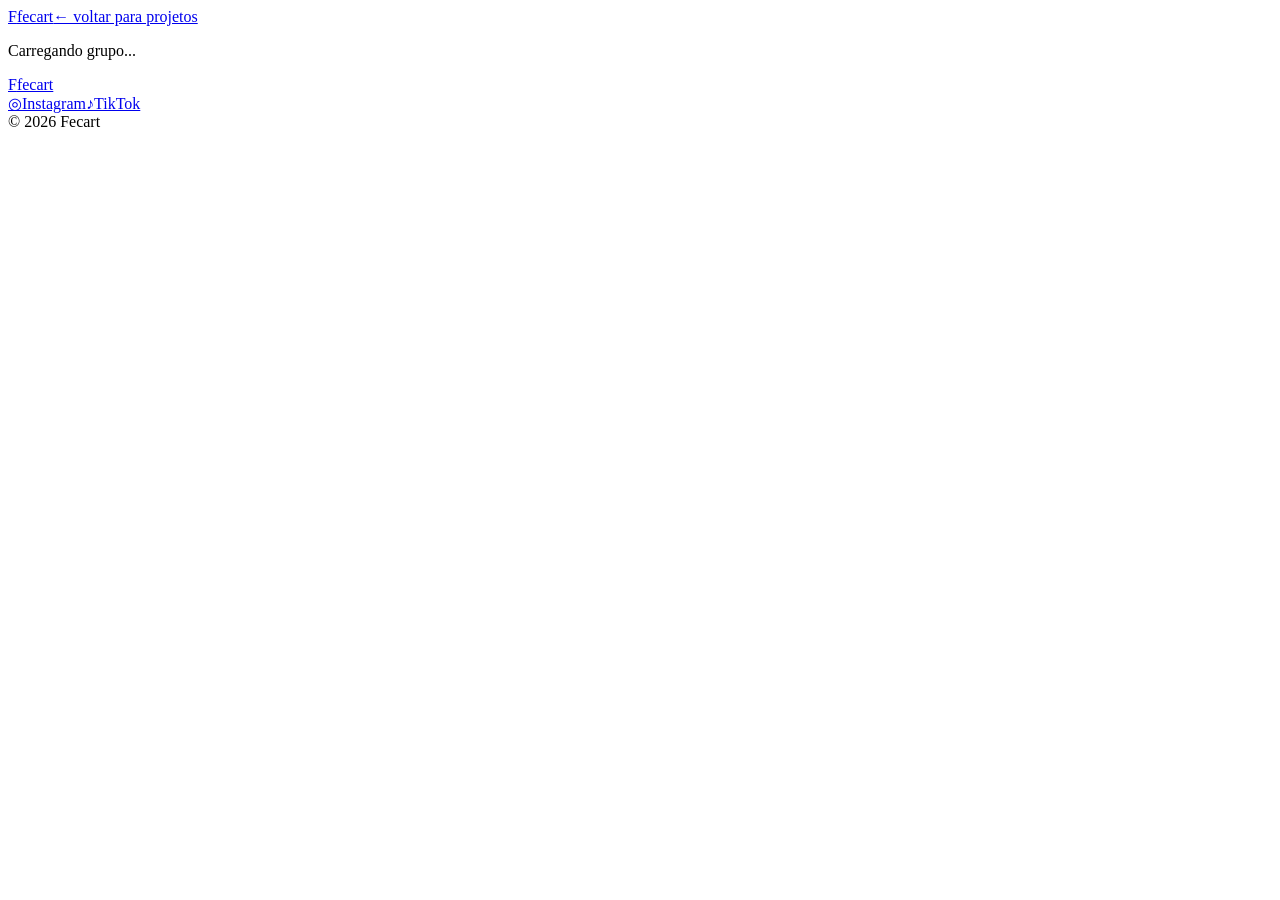
==== grupo.html @ e7907eb3 "feat: criar copia com experiencia mobile aprimorada" ====
<!doctype html>
<html lang="pt-BR">
<head>
  <meta charset="utf-8"><meta name="viewport" content="width=device-width, initial-scale=1">
  <meta name="description" content="Conheça os grupos e os projetos da Fecart."><title>Grupo · Fecart</title>
  <link rel="icon" href="data:image/svg+xml,%3Csvg xmlns='http://www.w3.org/2000/svg' viewBox='0 0 64 64'%3E%3Crect width='64' height='64' rx='16' fill='%23e05b3f'/%3E%3Ctext x='32' y='43' text-anchor='middle' font-size='32' font-family='Arial' font-weight='700' fill='white'%3EF%3C/text%3E%3C/svg%3E">
  <link rel="preconnect" href="https://fonts.googleapis.com"><link rel="preconnect" href="https://fonts.gstatic.com" crossorigin><link href="https://fonts.googleapis.com/css2?family=DM+Sans:wght@400;500;600;700&family=Fraunces:opsz,wght@9..144,600;9..144,700&display=swap" rel="stylesheet">
  <link rel="stylesheet" href="css/style.css"><link rel="stylesheet" href="css/overrides.css"><link rel="stylesheet" href="css/social-pins.css"><link rel="stylesheet" href="css/group.css"><link rel="stylesheet" href="css/group-placeholders.css"><link rel="stylesheet" href="css/group-member-layout.css"><link rel="stylesheet" href="css/mobile-enhancements.css">
</head>
<body class="group-page"><header class="site-header"><a class="brand" href="index.html"><span class="brand-mark">F</span><span>fecart</span></a><a class="back-link" href="index.html#projetos">← voltar para projetos</a></header><main id="group-content" class="group-main section-pad"><p class="loading-state">Carregando grupo...</p></main><footer class="site-footer section-pad"><div class="footer-top"><a class="brand brand-light" href="index.html"><span class="brand-mark">F</span><span>fecart</span></a><div class="social-pins" aria-label="Páginas da Fecart"><a class="social-pin" href="https://www.instagram.com/infecaart/" target="_blank" rel="noopener noreferrer"><span class="pin-symbol">◎</span><span>Instagram</span></a><a class="social-pin" href="https://www.tiktok.com/@infecaart" target="_blank" rel="noopener noreferrer"><span class="pin-symbol">♪</span><span>TikTok</span></a></div></div><div class="footer-bottom"><span>© 2026 Fecart</span></div></footer><aside class="editor-panel" id="group-editor-panel" hidden aria-labelledby="group-editor-title"><div class="editor-header"><div><p class="section-kicker">modo de manutenção</p><h2 id="group-editor-title">Editar grupo</h2></div><button class="modal-close" id="group-editor-close" type="button" aria-label="Fechar editor">×</button></div><p class="editor-explain">Use Ctrl + Shift + \\ para abrir. As alterações ficam salvas neste navegador e aparecem nesta página.</p><div id="group-editor-fields"></div><div class="editor-actions"><button class="button button-primary" id="group-editor-save" type="button">Salvar alterações</button><button class="button button-ghost" id="group-editor-reset" type="button">Restaurar</button></div><p class="editor-status" id="group-editor-status" role="status"></p></aside><script src="js/supabase-config.js"></script><script src="js/group.js" defer></script></body></html>
---- css/mobile-enhancements.css ----
@media (max-width:560px){
  body{overflow-x:hidden}
  .site-header{position:sticky;top:0;box-shadow:0 6px 20px rgba(37,35,31,.06)}
  .site-nav a{font-size:16px;padding:7px 0}
  .hero{padding-top:48px;padding-bottom:56px;gap:36px}
  .hero h1{font-size:clamp(48px,14vw,68px);max-width:100%;line-height:.94}
  .hero-lead{font-size:16px;line-height:1.5;margin:24px 0}
  .hero-actions .button{width:100%;min-height:52px}
  .hero-art{border-radius:35% 10px 35% 10px;transform:rotate(2deg)}
  .section-heading{display:block}
  .section-heading h2{font-size:clamp(42px,12vw,60px)}
  .section-note{margin-top:24px;font-size:14px}
  .filter-bar{flex-wrap:nowrap;overflow-x:auto;overflow-y:hidden;padding:3px 2px 12px;margin-right:-24px;scroll-snap-type:x proximity;scrollbar-width:none}
  .filter-bar::-webkit-scrollbar{display:none}
  .filter-button{flex:0 0 auto;scroll-snap-align:start;min-height:42px;white-space:nowrap}
  .projects-grid{display:flex;gap:14px;overflow-x:auto;overflow-y:hidden;margin-right:-24px;padding:3px 24px 18px 1px;scroll-snap-type:x mandatory;scrollbar-width:none}
  .projects-grid::-webkit-scrollbar{display:none}
  .project-card,.project-card:nth-child(3n+2){flex:0 0 min(84vw,330px);grid-column:auto;scroll-snap-align:start;transform:none!important}
  .project-card:hover{transform:none!important}
  .project-image{height:185px}
  .project-card-body{padding:17px}
  .project-card h3{font-size:25px}
  .project-card:focus-visible{outline:3px solid var(--sun);outline-offset:3px}
  .projects-section:after{content:'Deslize para ver mais projetos →';display:block;color:var(--muted);font-size:11px;margin-top:4px}
  .about-section{padding-top:64px;padding-bottom:68px}
  .about-section h2{font-size:clamp(44px,12vw,62px)}
  .quiz-cta{display:block;padding-top:64px;padding-bottom:68px}
  .quiz-cta h2{font-size:clamp(45px,13vw,64px)}
  .quiz-cta-copy{margin-top:28px}
  .quiz-button{width:100%;min-height:54px}
  .project-modal{border-radius:18px 18px 0 0;align-self:end;max-height:92vh;padding:26px 20px 30px}
  .modal-backdrop{align-items:end;padding:0}
  .modal-cover{height:220px;border-radius:10px}
  .modal-title{font-size:39px}
  .like-button{width:100%;justify-content:center;min-height:48px}
  .timeline-item{grid-template-columns:1fr;gap:5px}
}
@media (min-width:561px) and (max-width:850px){
  .projects-grid{grid-template-columns:repeat(2,minmax(0,1fr))}
  .project-card{grid-column:span 1}
}
.ranking-list .ranking-row:first-child{border-color:var(--sun);background:color-mix(in srgb,var(--sun) 18%,transparent);font-size:1.08em}.ranking-list .ranking-row:nth-child(2){border-color:var(--line)}
@media(max-width:560px){.quiz-main{padding-top:48px}.quiz-intro h1{font-size:clamp(52px,15vw,76px)}.quiz-card{padding:24px 18px}.question{padding:20px 0}.answer{min-height:48px;padding:12px 10px}.quiz-card .button{width:100%;min-height:52px}.ranking-heading{display:block}.ranking-heading>p{margin-top:22px}.ranking-row{grid-template-columns:34px 1fr auto;gap:10px;padding:16px 10px}.ranking-list .ranking-row:first-child{padding:22px 12px;font-size:1.15em}}
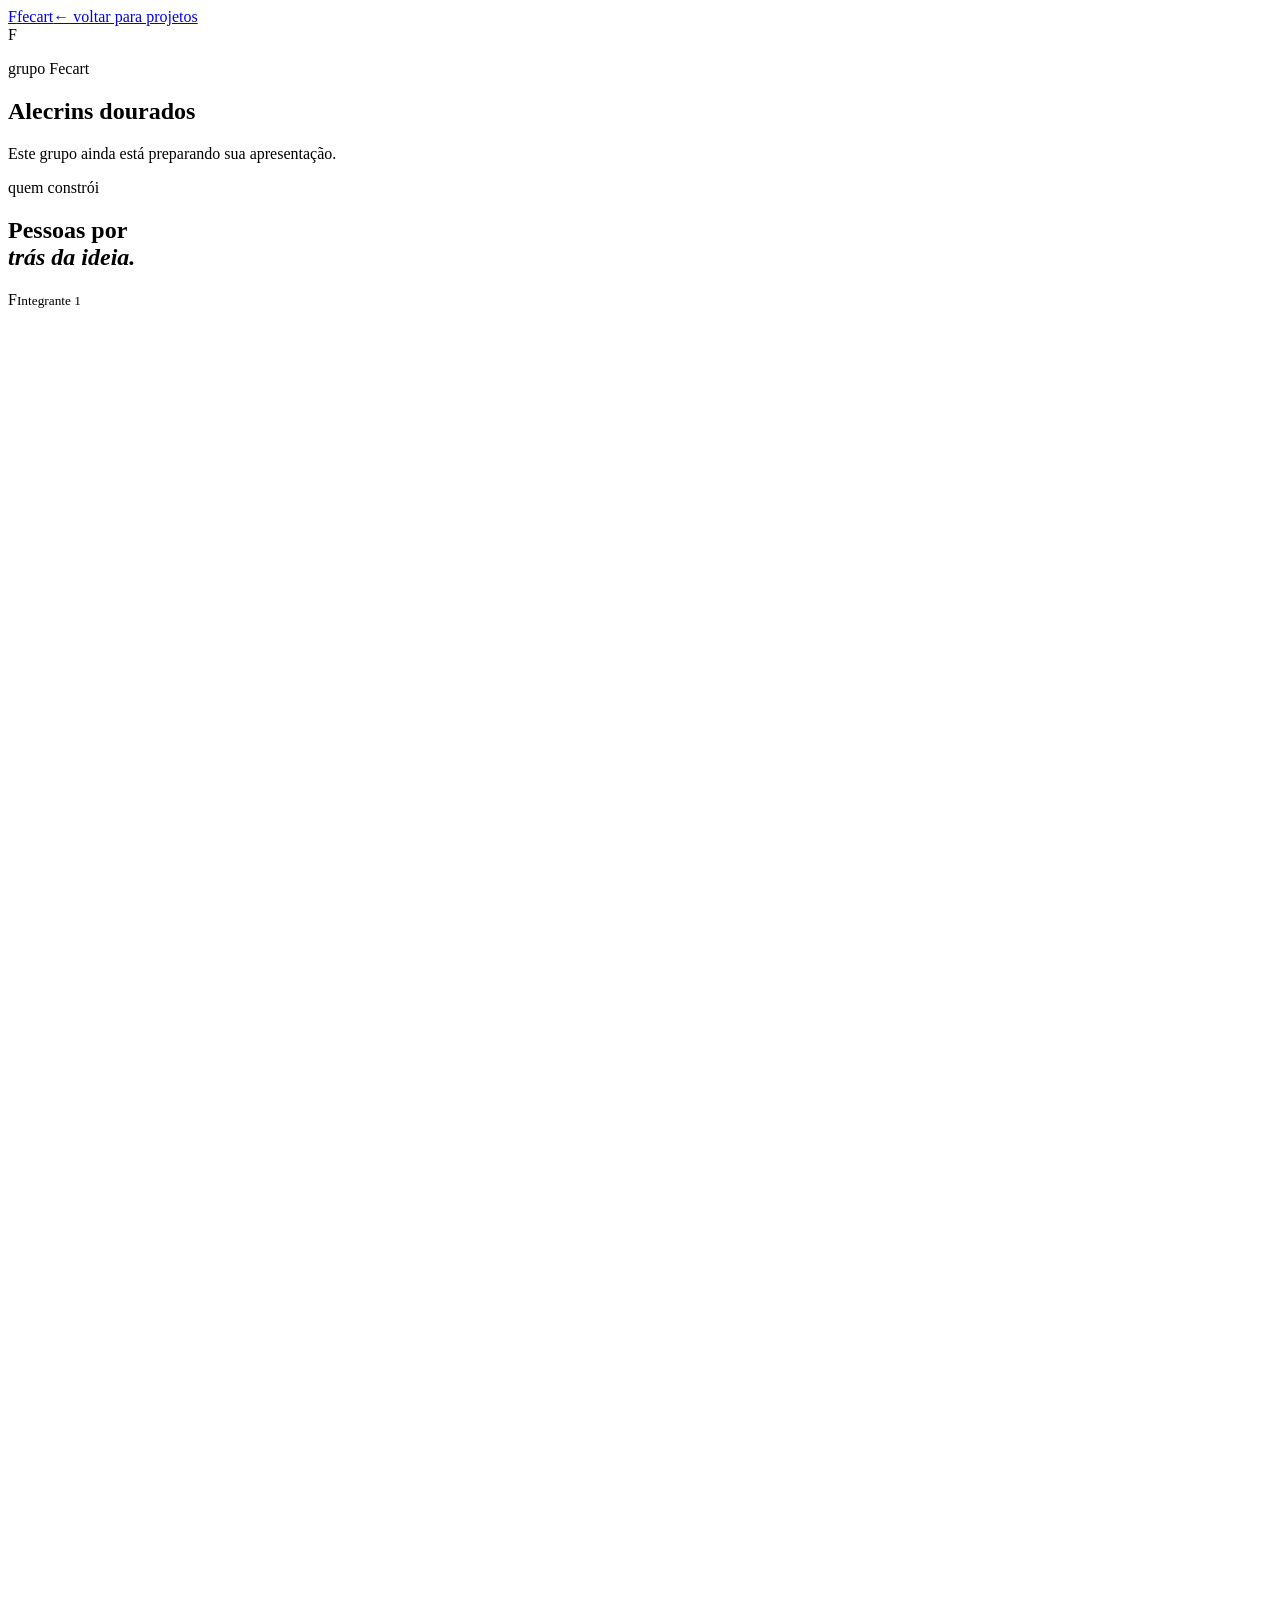
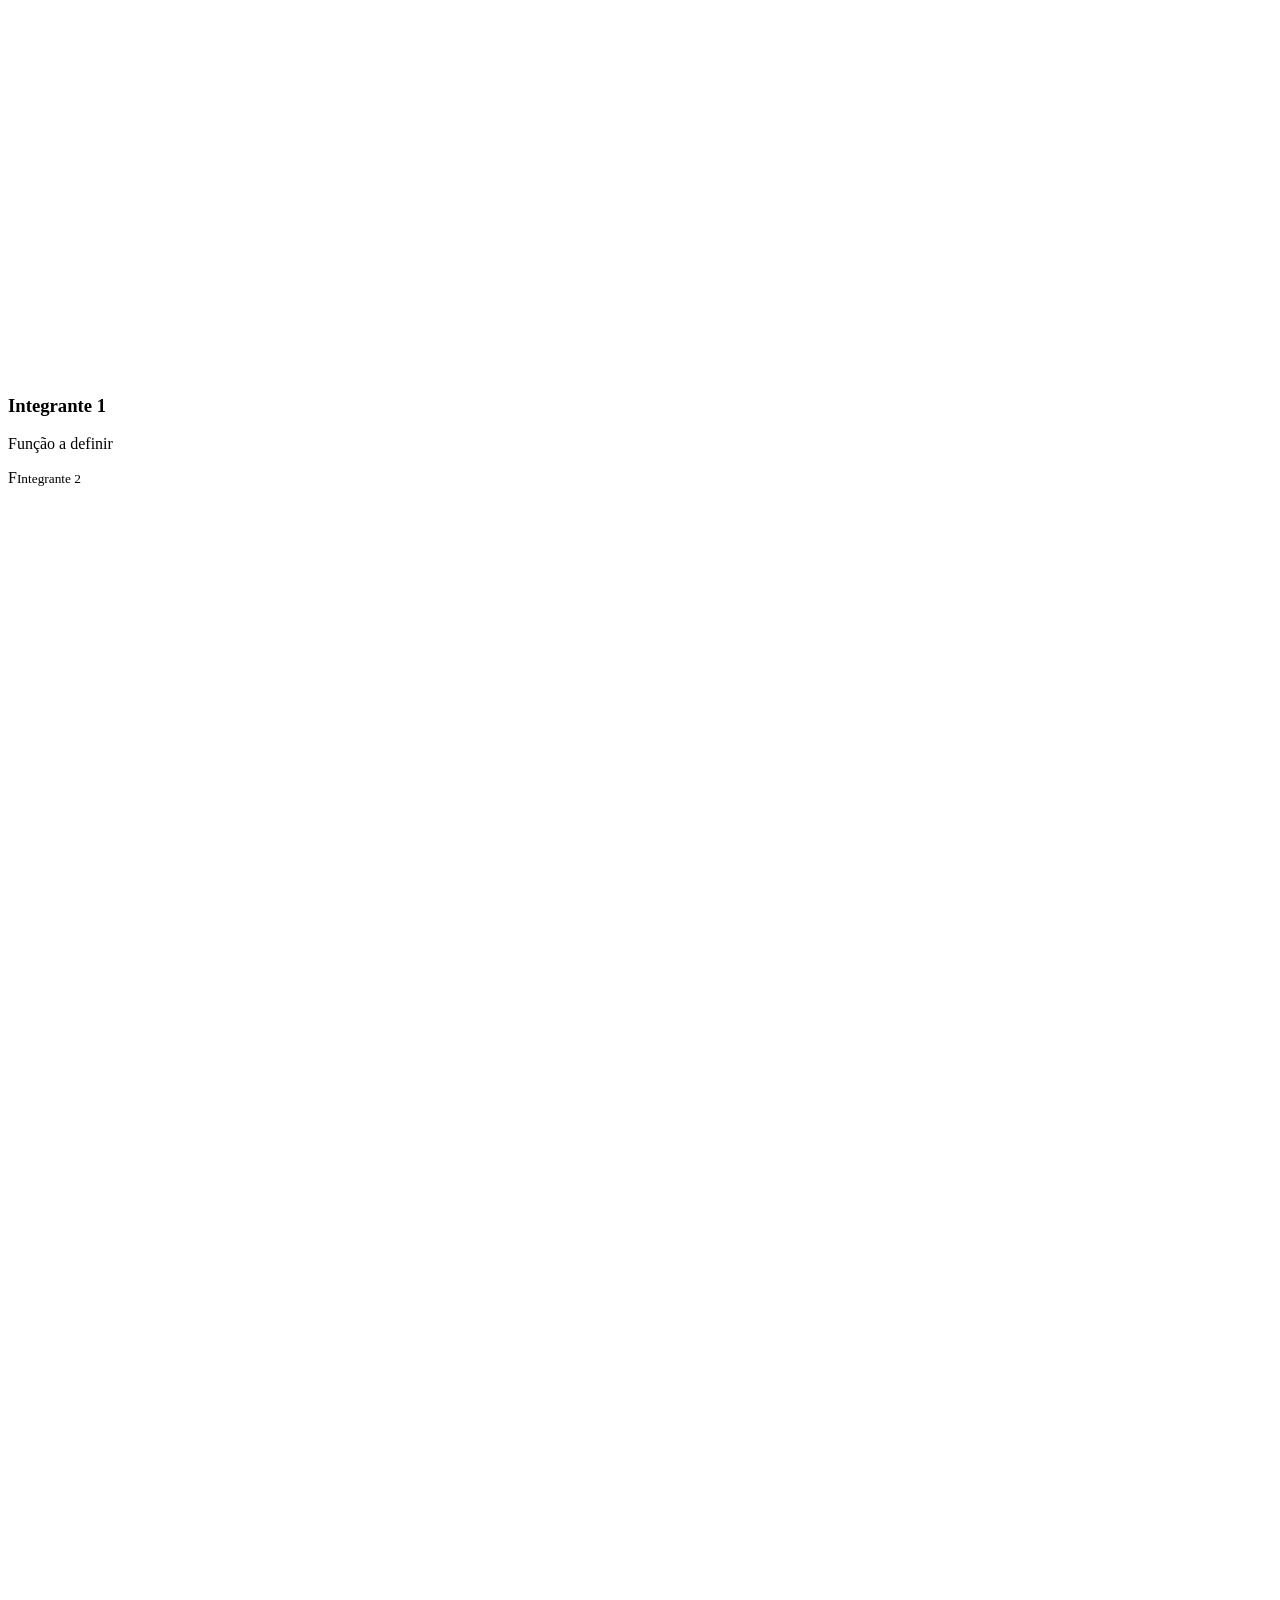
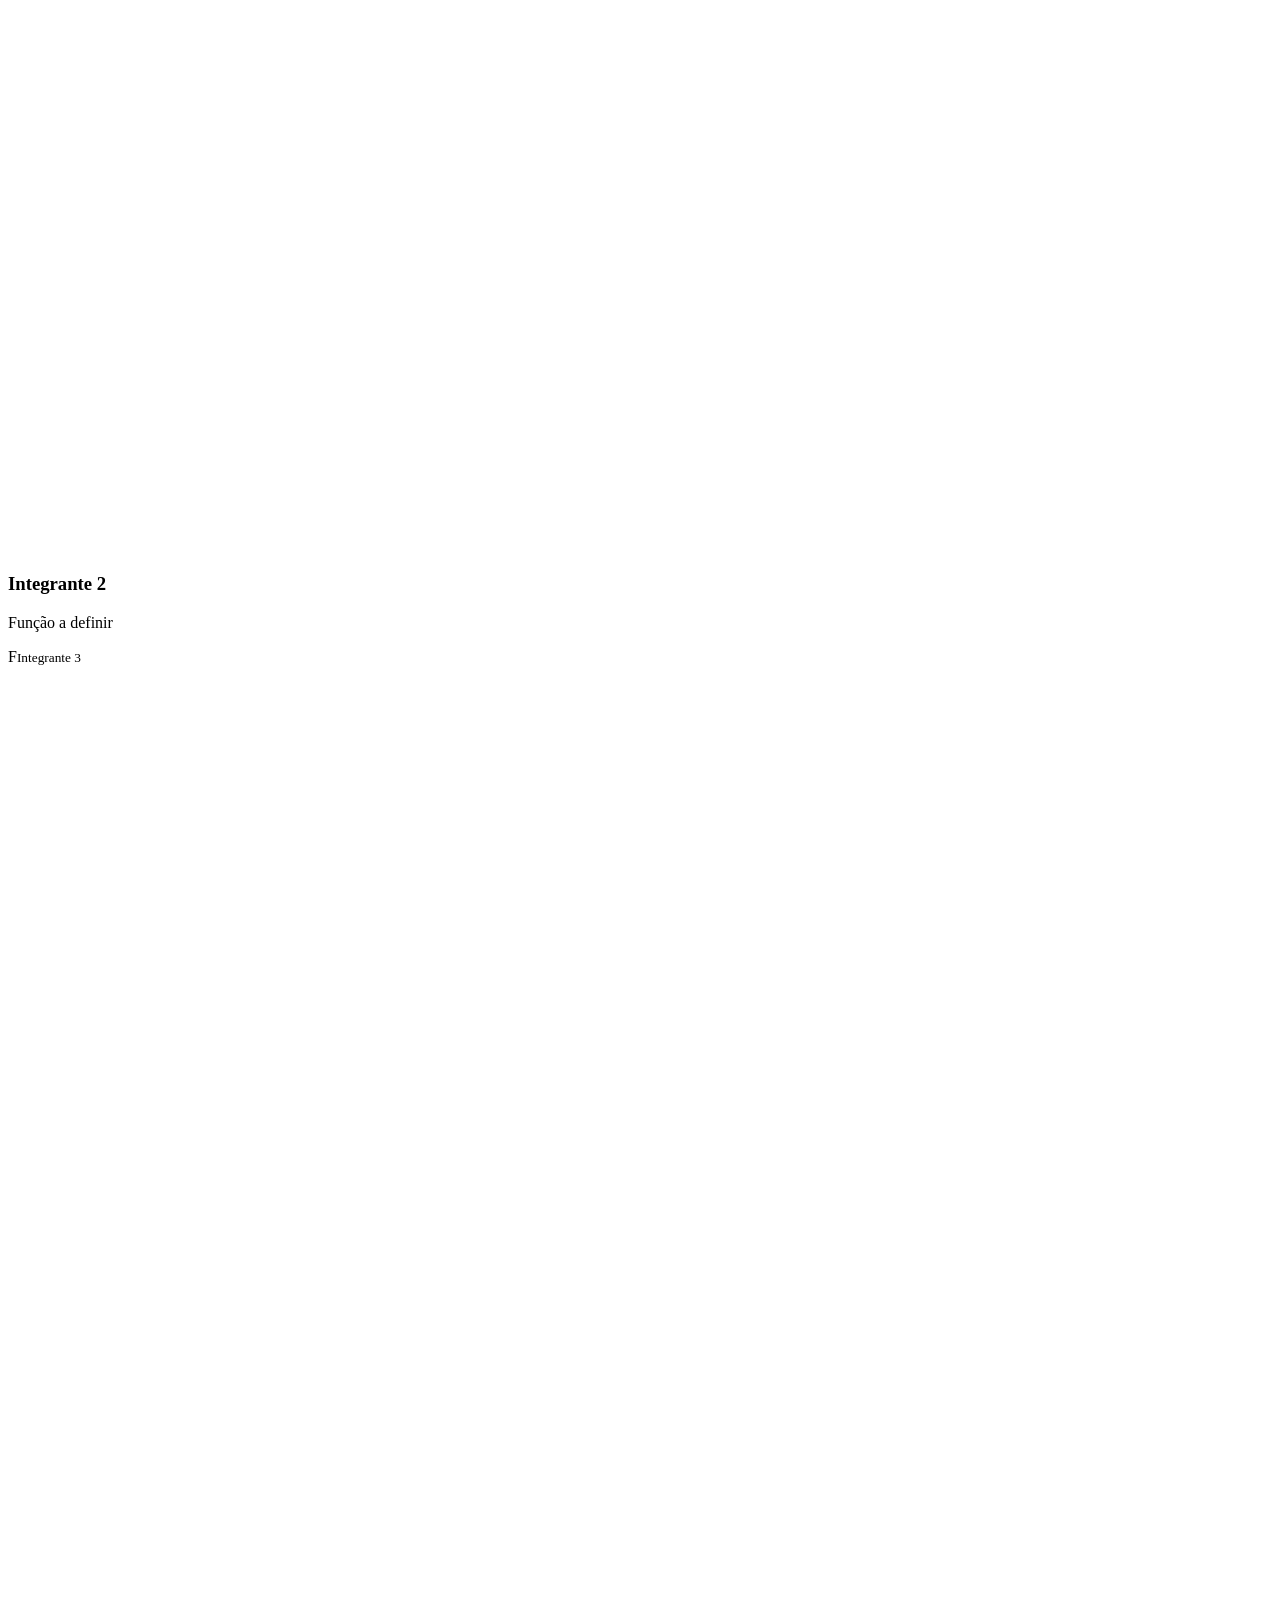
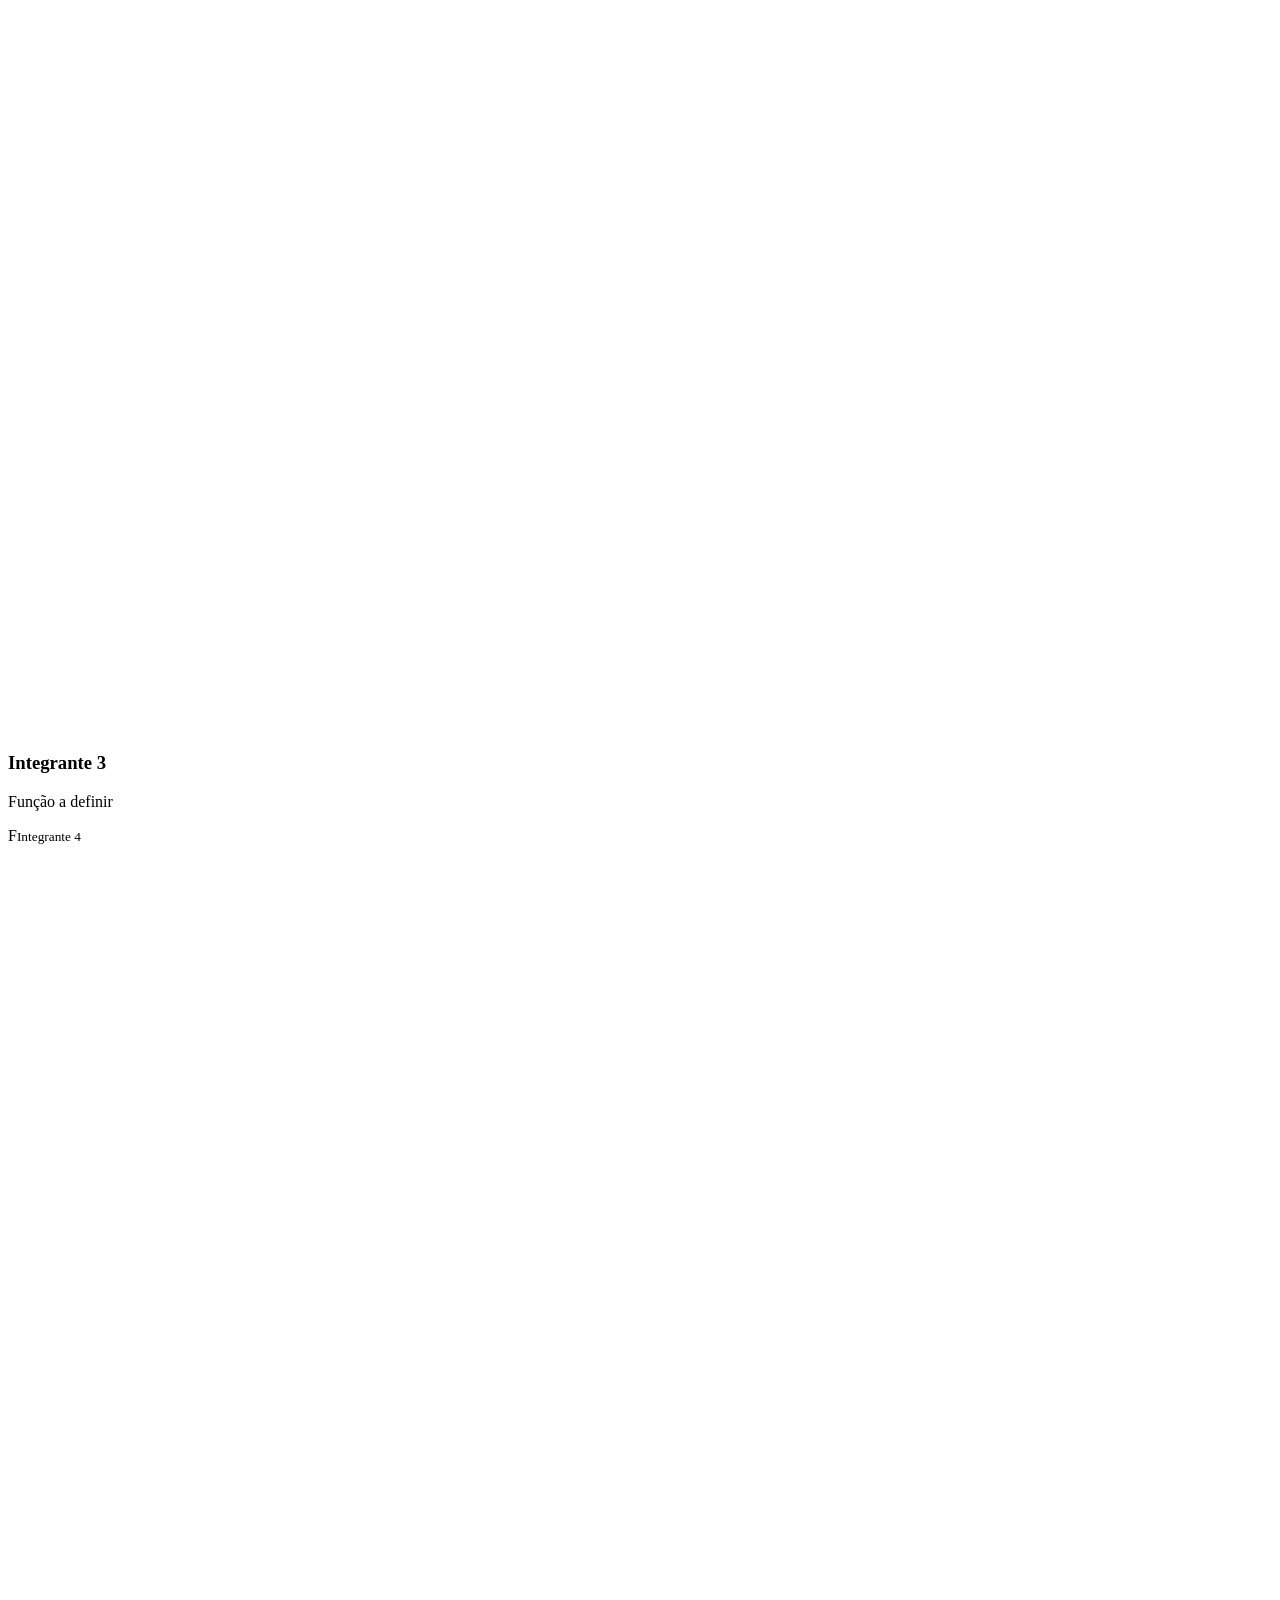
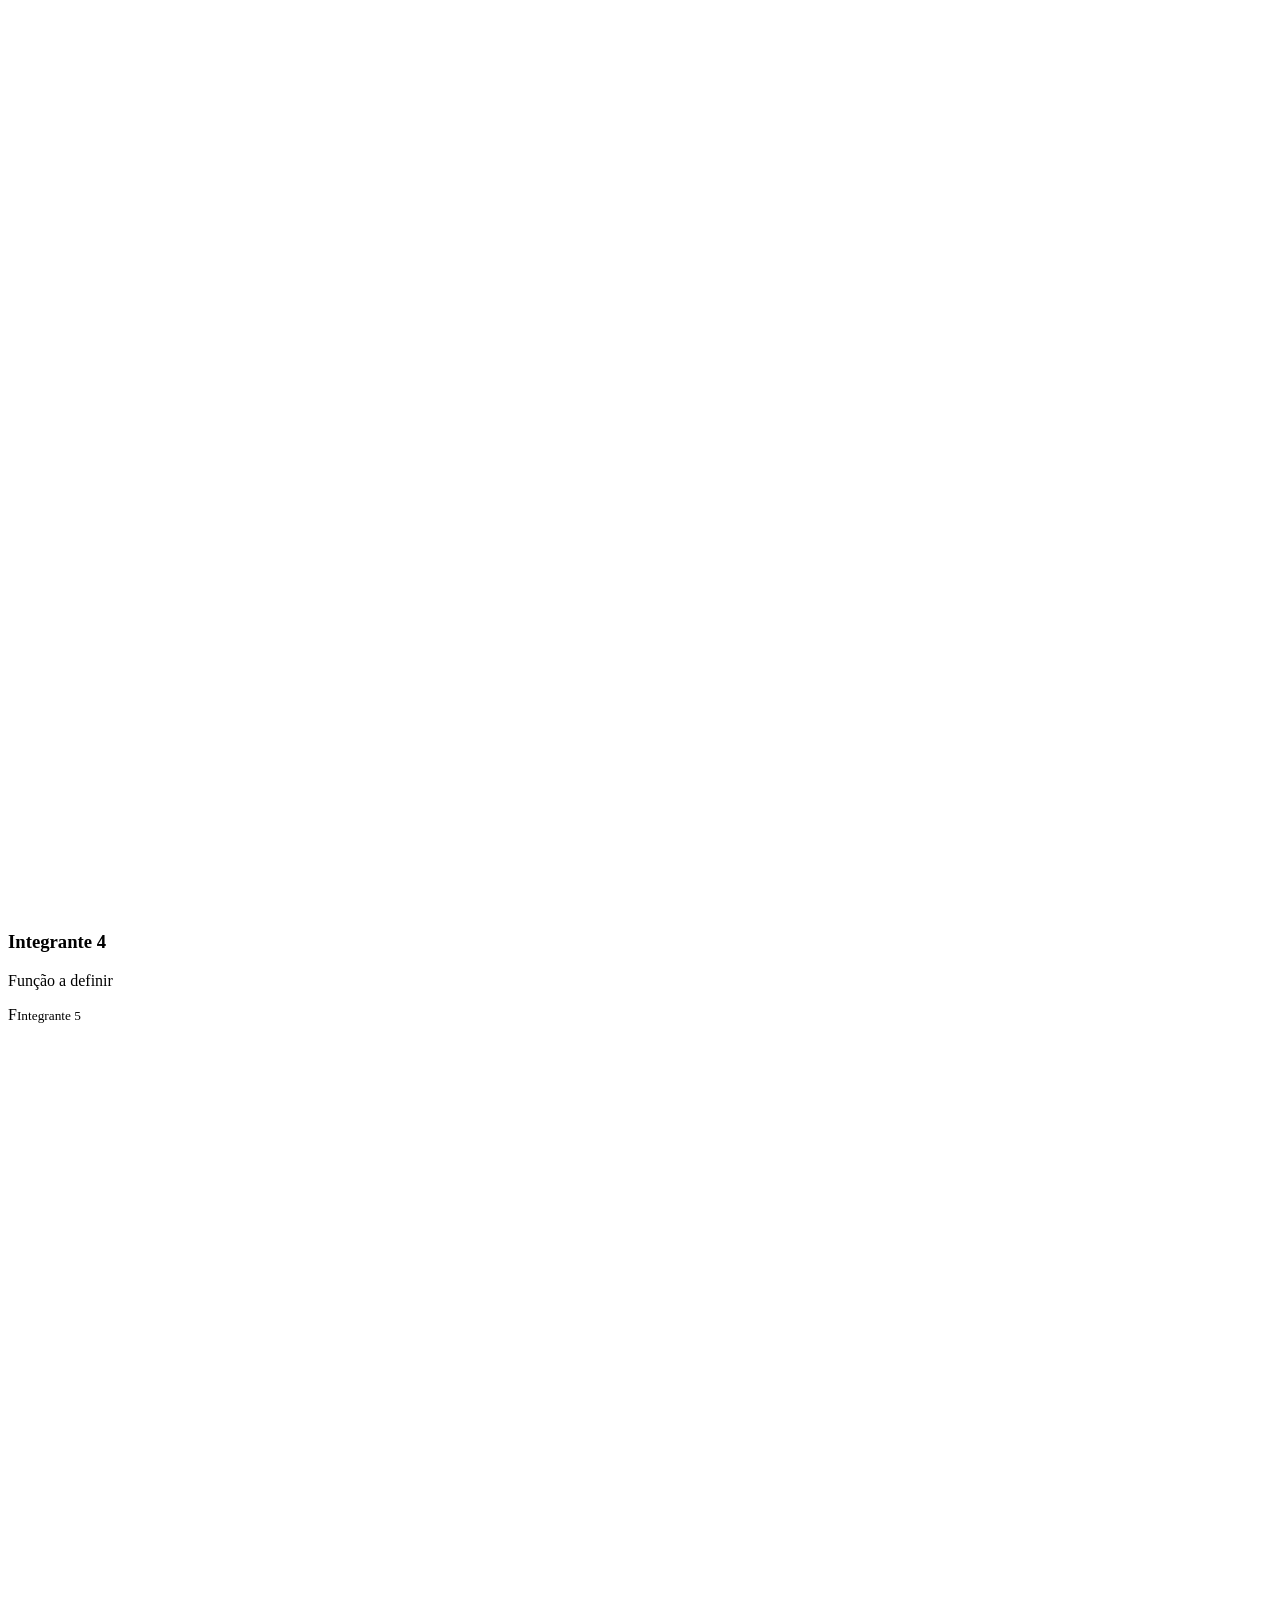
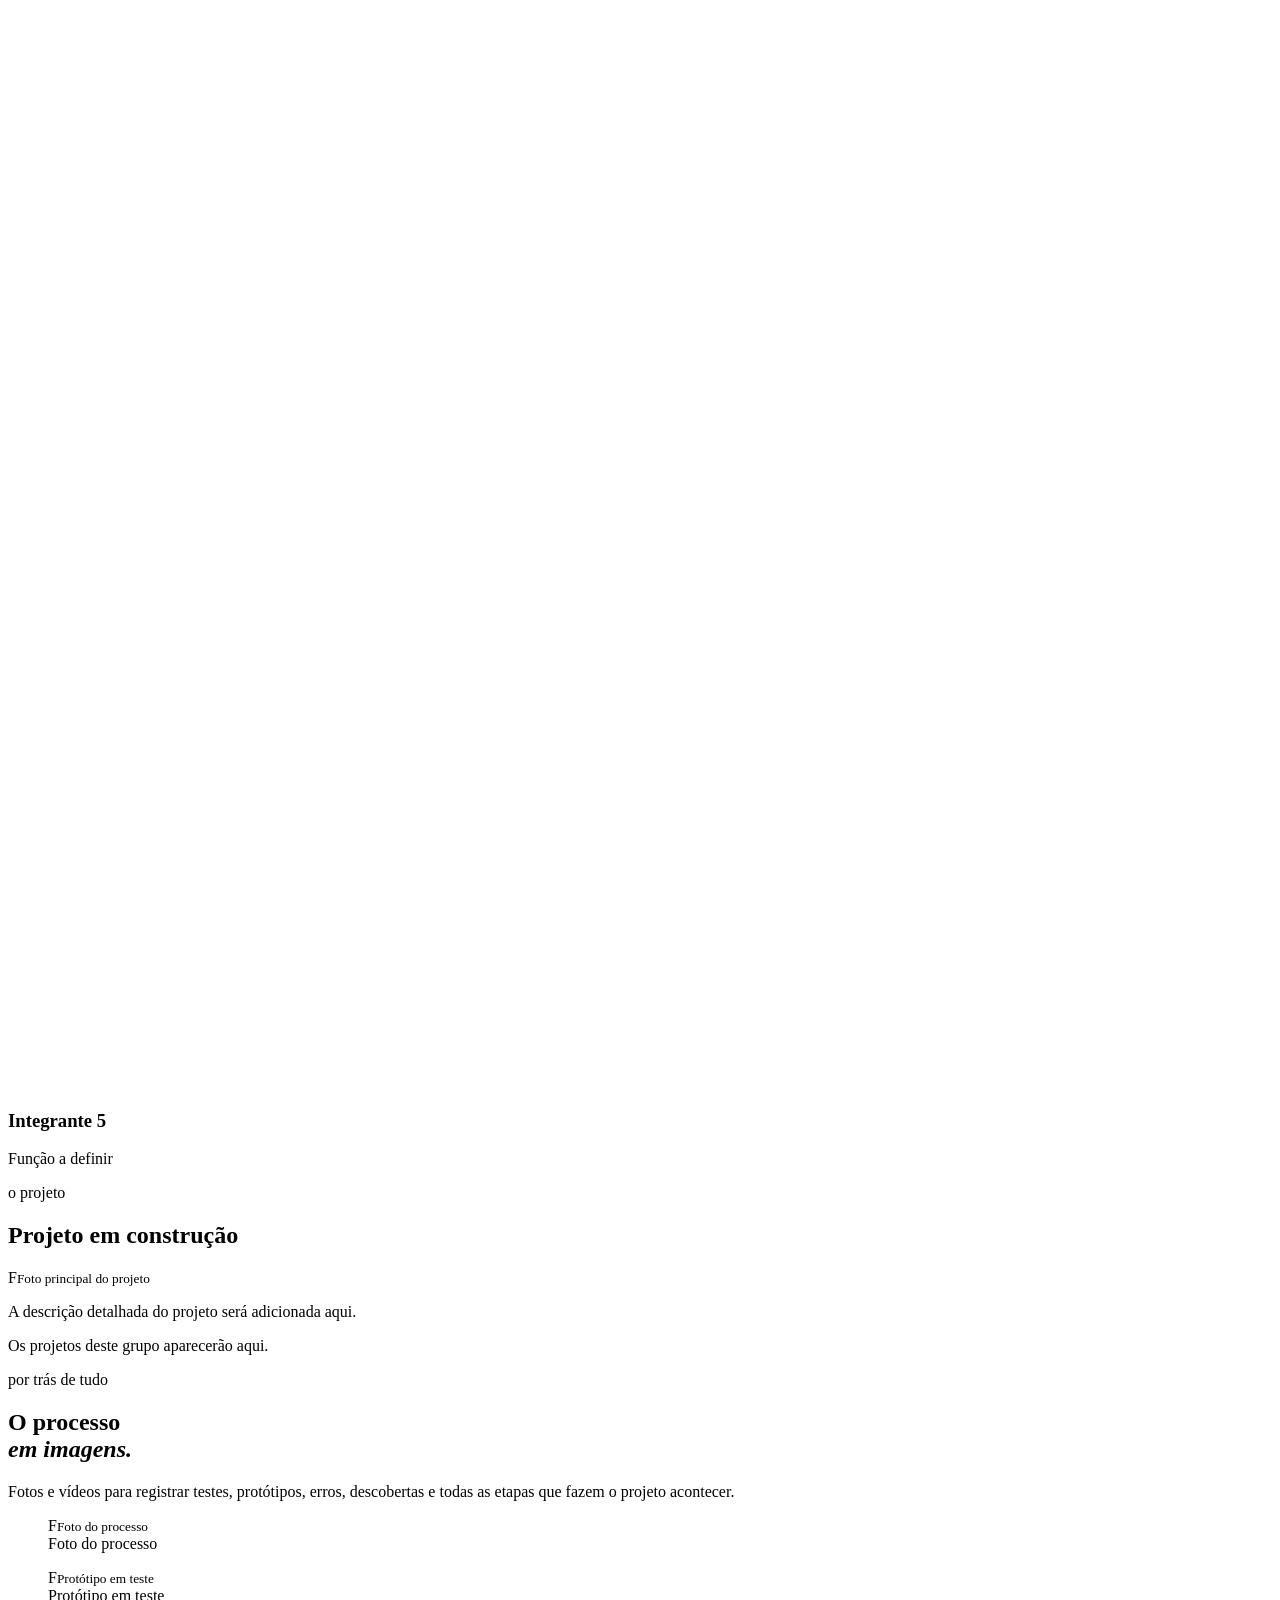
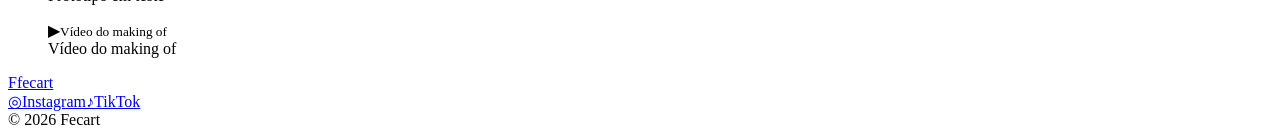
==== commit a194e32e: "feat: add member card video previews" ====
--- a/grupo.html
+++ b/grupo.html
@@ -5,6 +5,6 @@
   <meta name="description" content="Conheça os grupos e os projetos da Fecart."><title>Grupo · Fecart</title>
   <link rel="icon" href="data:image/svg+xml,%3Csvg xmlns='http://www.w3.org/2000/svg' viewBox='0 0 64 64'%3E%3Crect width='64' height='64' rx='16' fill='%23e05b3f'/%3E%3Ctext x='32' y='43' text-anchor='middle' font-size='32' font-family='Arial' font-weight='700' fill='white'%3EF%3C/text%3E%3C/svg%3E">
   <link rel="preconnect" href="https://fonts.googleapis.com"><link rel="preconnect" href="https://fonts.gstatic.com" crossorigin><link href="https://fonts.googleapis.com/css2?family=DM+Sans:wght@400;500;600;700&family=Fraunces:opsz,wght@9..144,600;9..144,700&display=swap" rel="stylesheet">
-  <link rel="stylesheet" href="css/style.css"><link rel="stylesheet" href="css/overrides.css"><link rel="stylesheet" href="css/social-pins.css"><link rel="stylesheet" href="css/group.css"><link rel="stylesheet" href="css/group-placeholders.css"><link rel="stylesheet" href="css/group-member-layout.css"><link rel="stylesheet" href="css/mobile-enhancements.css">
+  <link rel="stylesheet" href="css/style.css"><link rel="stylesheet" href="css/overrides.css"><link rel="stylesheet" href="css/social-pins.css"><link rel="stylesheet" href="css/group.css"><link rel="stylesheet" href="css/group-placeholders.css"><link rel="stylesheet" href="css/group-member-layout.css"><link rel="stylesheet" href="css/member-video-preview.css"><link rel="stylesheet" href="css/mobile-enhancements.css">
 </head>
 <body class="group-page"><header class="site-header"><a class="brand" href="index.html"><span class="brand-mark">F</span><span>fecart</span></a><a class="back-link" href="index.html#projetos">← voltar para projetos</a></header><main id="group-content" class="group-main section-pad"><p class="loading-state">Carregando grupo...</p></main><footer class="site-footer section-pad"><div class="footer-top"><a class="brand brand-light" href="index.html"><span class="brand-mark">F</span><span>fecart</span></a><div class="social-pins" aria-label="Páginas da Fecart"><a class="social-pin" href="https://www.instagram.com/infecaart/" target="_blank" rel="noopener noreferrer"><span class="pin-symbol">◎</span><span>Instagram</span></a><a class="social-pin" href="https://www.tiktok.com/@infecaart" target="_blank" rel="noopener noreferrer"><span class="pin-symbol">♪</span><span>TikTok</span></a></div></div><div class="footer-bottom"><span>© 2026 Fecart</span></div></footer><aside class="editor-panel" id="group-editor-panel" hidden aria-labelledby="group-editor-title"><div class="editor-header"><div><p class="section-kicker">modo de manutenção</p><h2 id="group-editor-title">Editar grupo</h2></div><button class="modal-close" id="group-editor-close" type="button" aria-label="Fechar editor">×</button></div><p class="editor-explain">Use Ctrl + Shift + \\ para abrir. As alterações ficam salvas neste navegador e aparecem nesta página.</p><div id="group-editor-fields"></div><div class="editor-actions"><button class="button button-primary" id="group-editor-save" type="button">Salvar alterações</button><button class="button button-ghost" id="group-editor-reset" type="button">Restaurar</button></div><p class="editor-status" id="group-editor-status" role="status"></p></aside><script src="js/supabase-config.js"></script><script src="js/group.js" defer></script></body></html>
--- a/css/member-video-preview.css
+++ b/css/member-video-preview.css
@@ -0,0 +1 @@
+.member-media{position:relative;overflow:hidden;background:var(--paper-2);aspect-ratio:3/4}.member-media .member-photo,.member-media .member-placeholder{width:100%;height:100%;display:block}.member-media .member-photo{object-fit:cover}.member-media .member-placeholder{min-height:0}.member-video{position:absolute;inset:0;width:100%;height:100%;object-fit:cover;opacity:0;transition:opacity .22s ease}.member-card.is-previewing .member-video{opacity:1}.member-card.is-previewing .member-photo,.member-card.is-previewing .member-placeholder{opacity:0}.member-card.has-preview{cursor:pointer}.member-card.has-preview:focus-visible{outline:3px solid var(--tomato);outline-offset:4px}.preview-badge{position:absolute;left:10px;bottom:10px;background:rgba(37,35,31,.78);color:#fff;padding:6px 8px;border-radius:99px;font:700 10px/1 var(--sans);letter-spacing:.06em;text-transform:uppercase;opacity:.9}.member-card.is-previewing .preview-badge{background:var(--tomato)}.preview-hint{display:block;color:var(--muted);font-size:10px;margin-top:7px;opacity:.8}@media(max-width:560px){.preview-hint{font-size:9px}.preview-badge{font-size:9px;left:7px;bottom:7px}}@media(prefers-reduced-motion:reduce){.member-video{transition:none}}
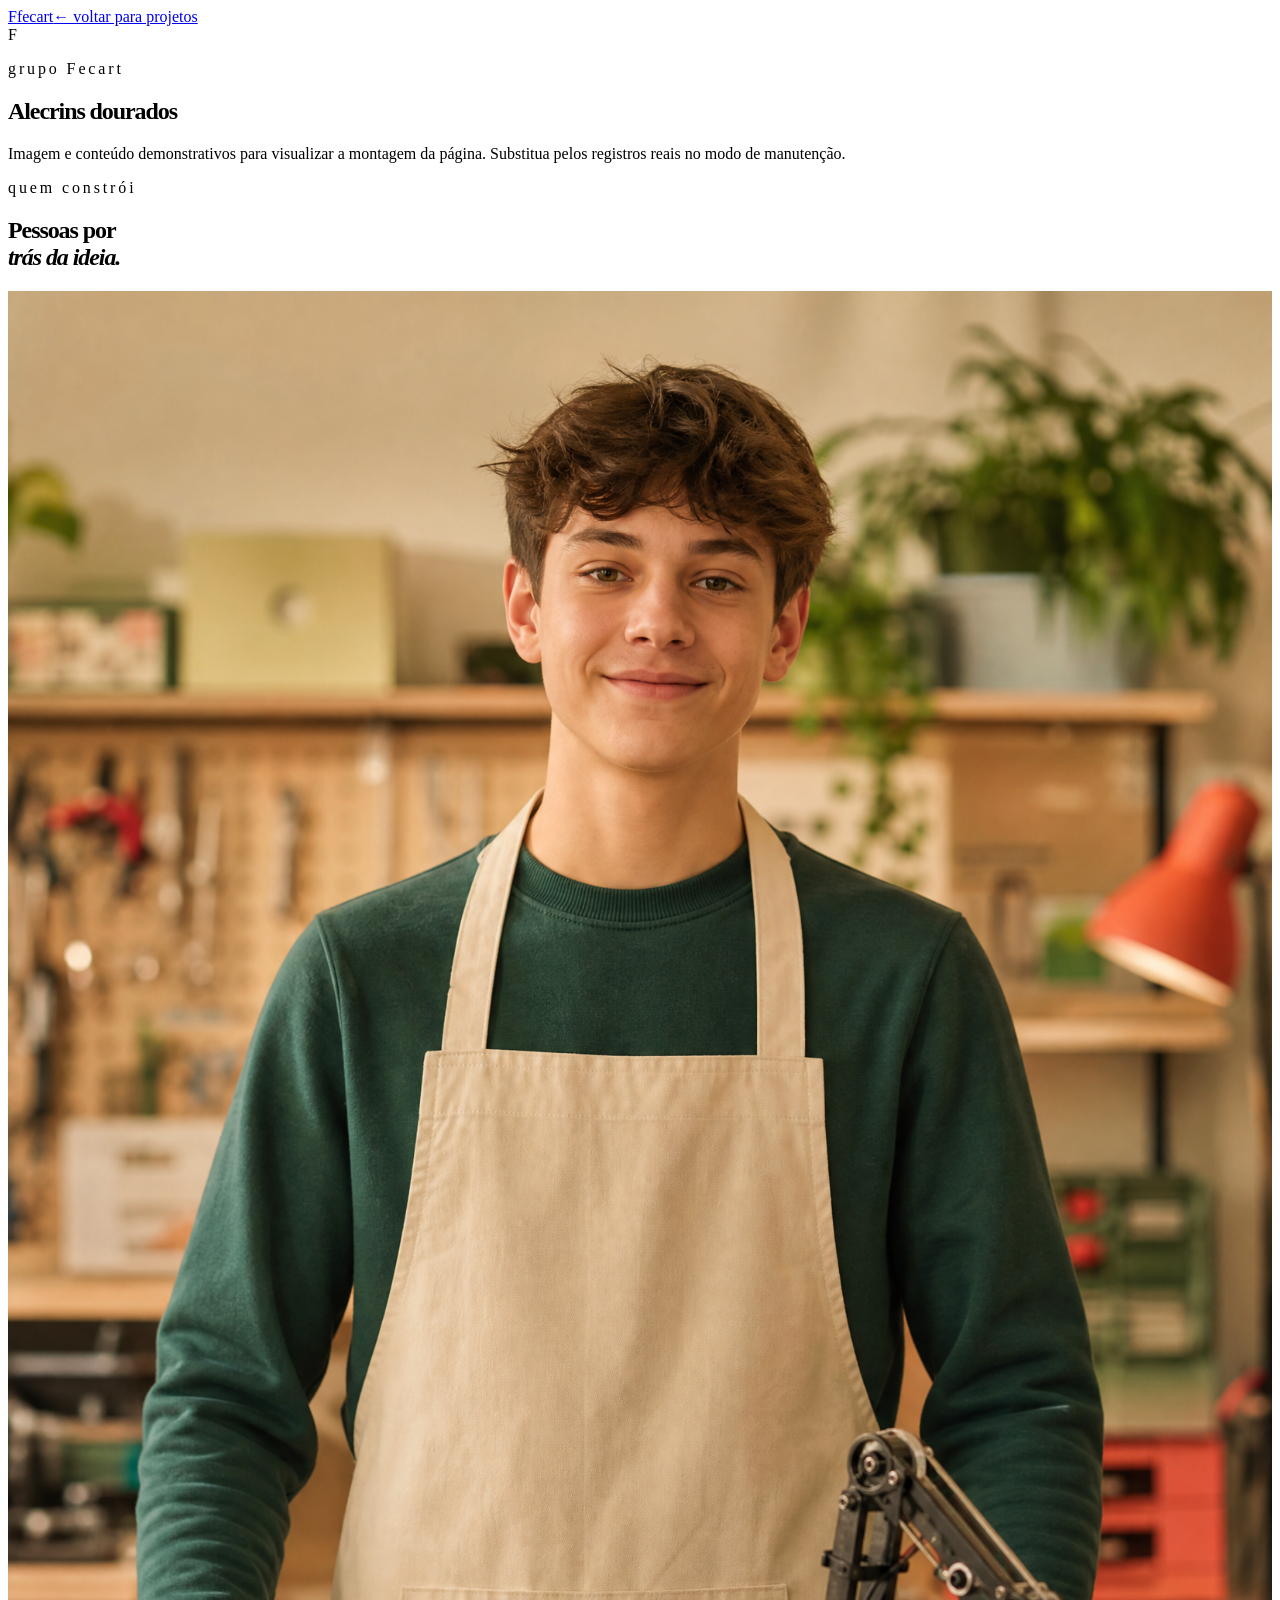
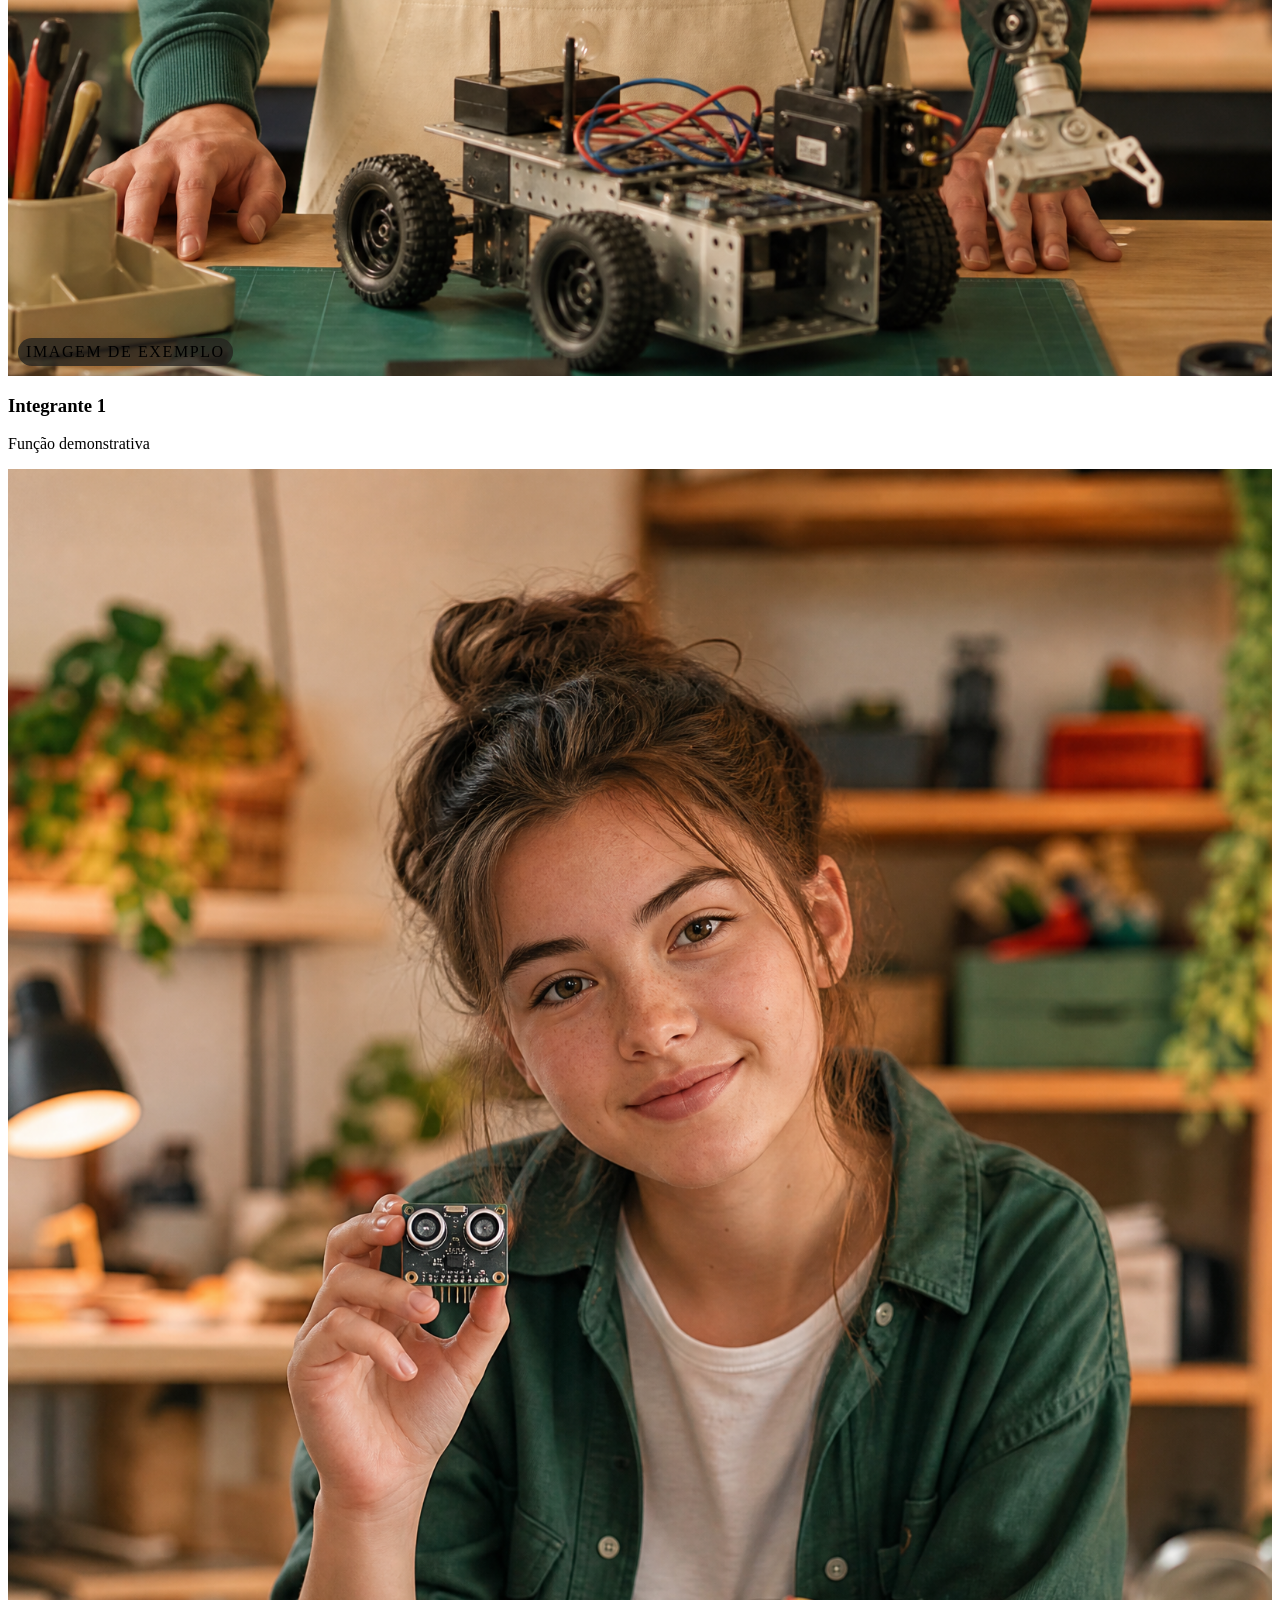
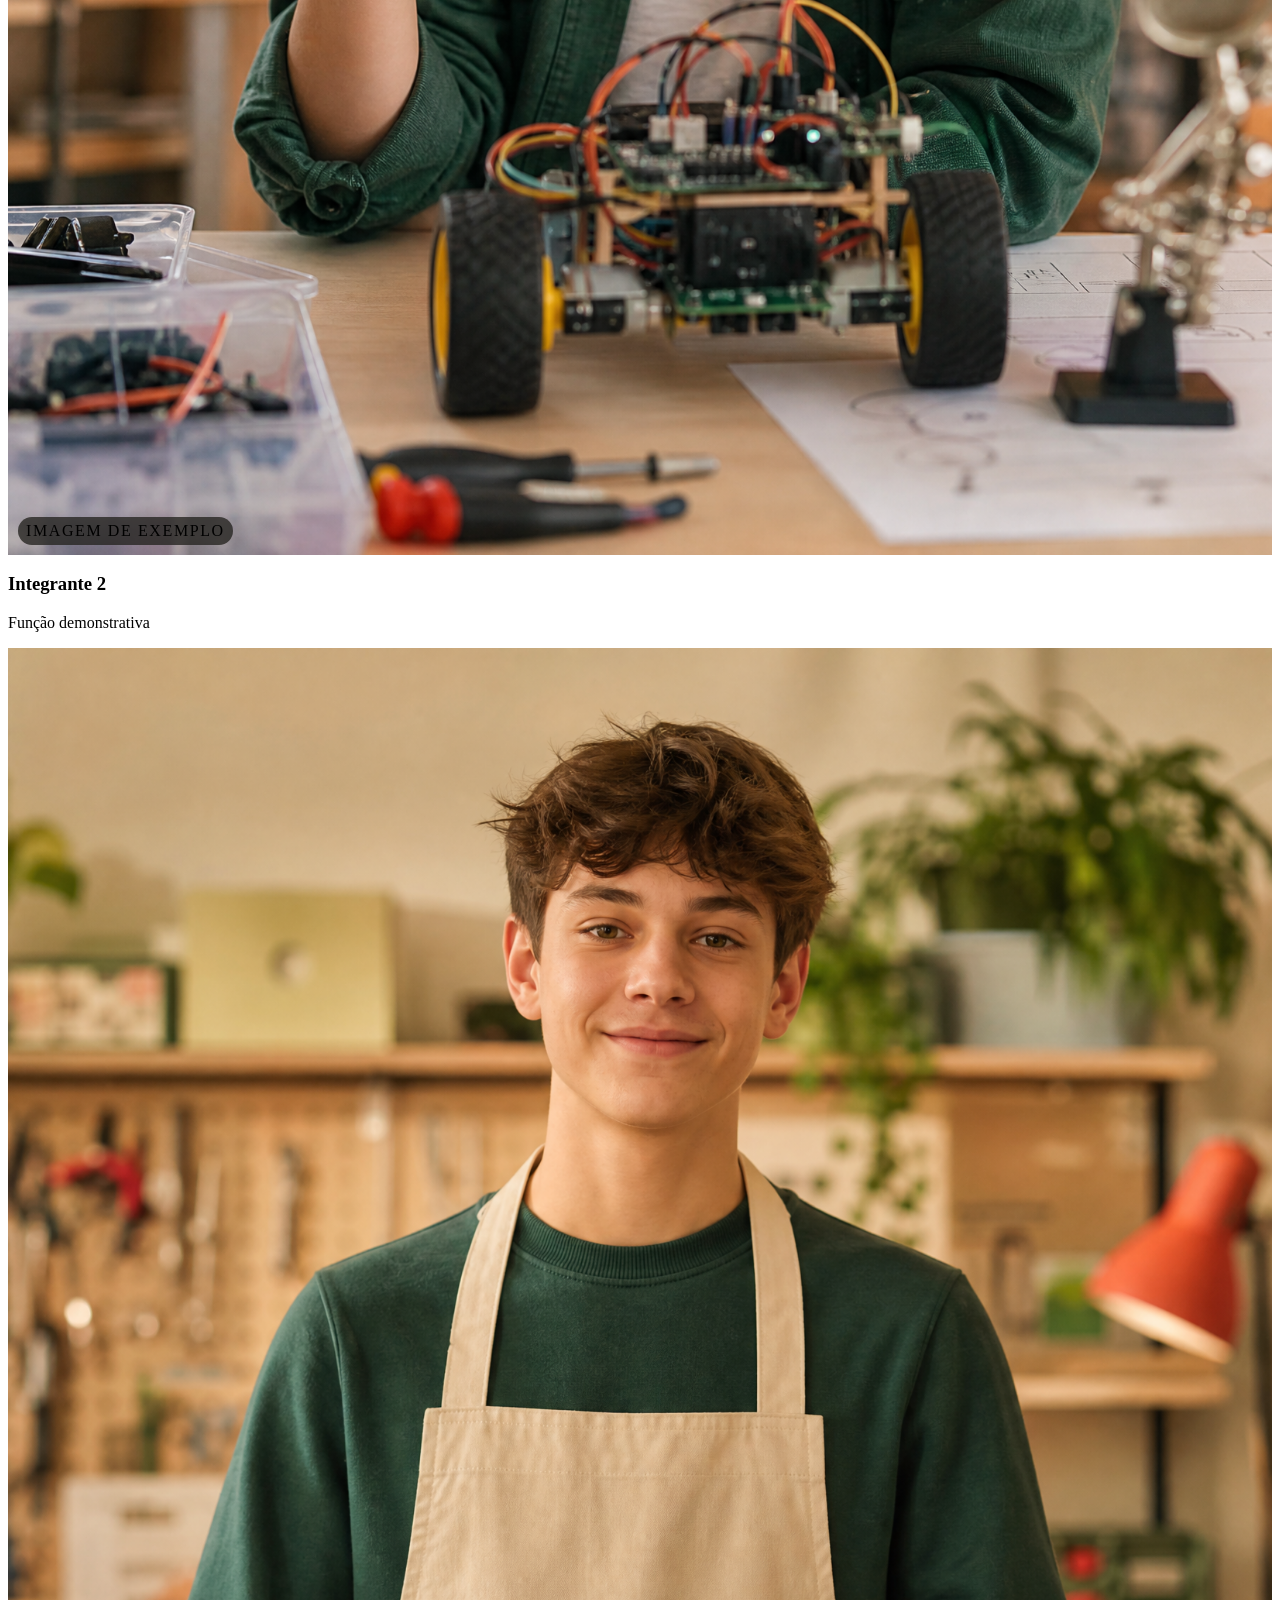
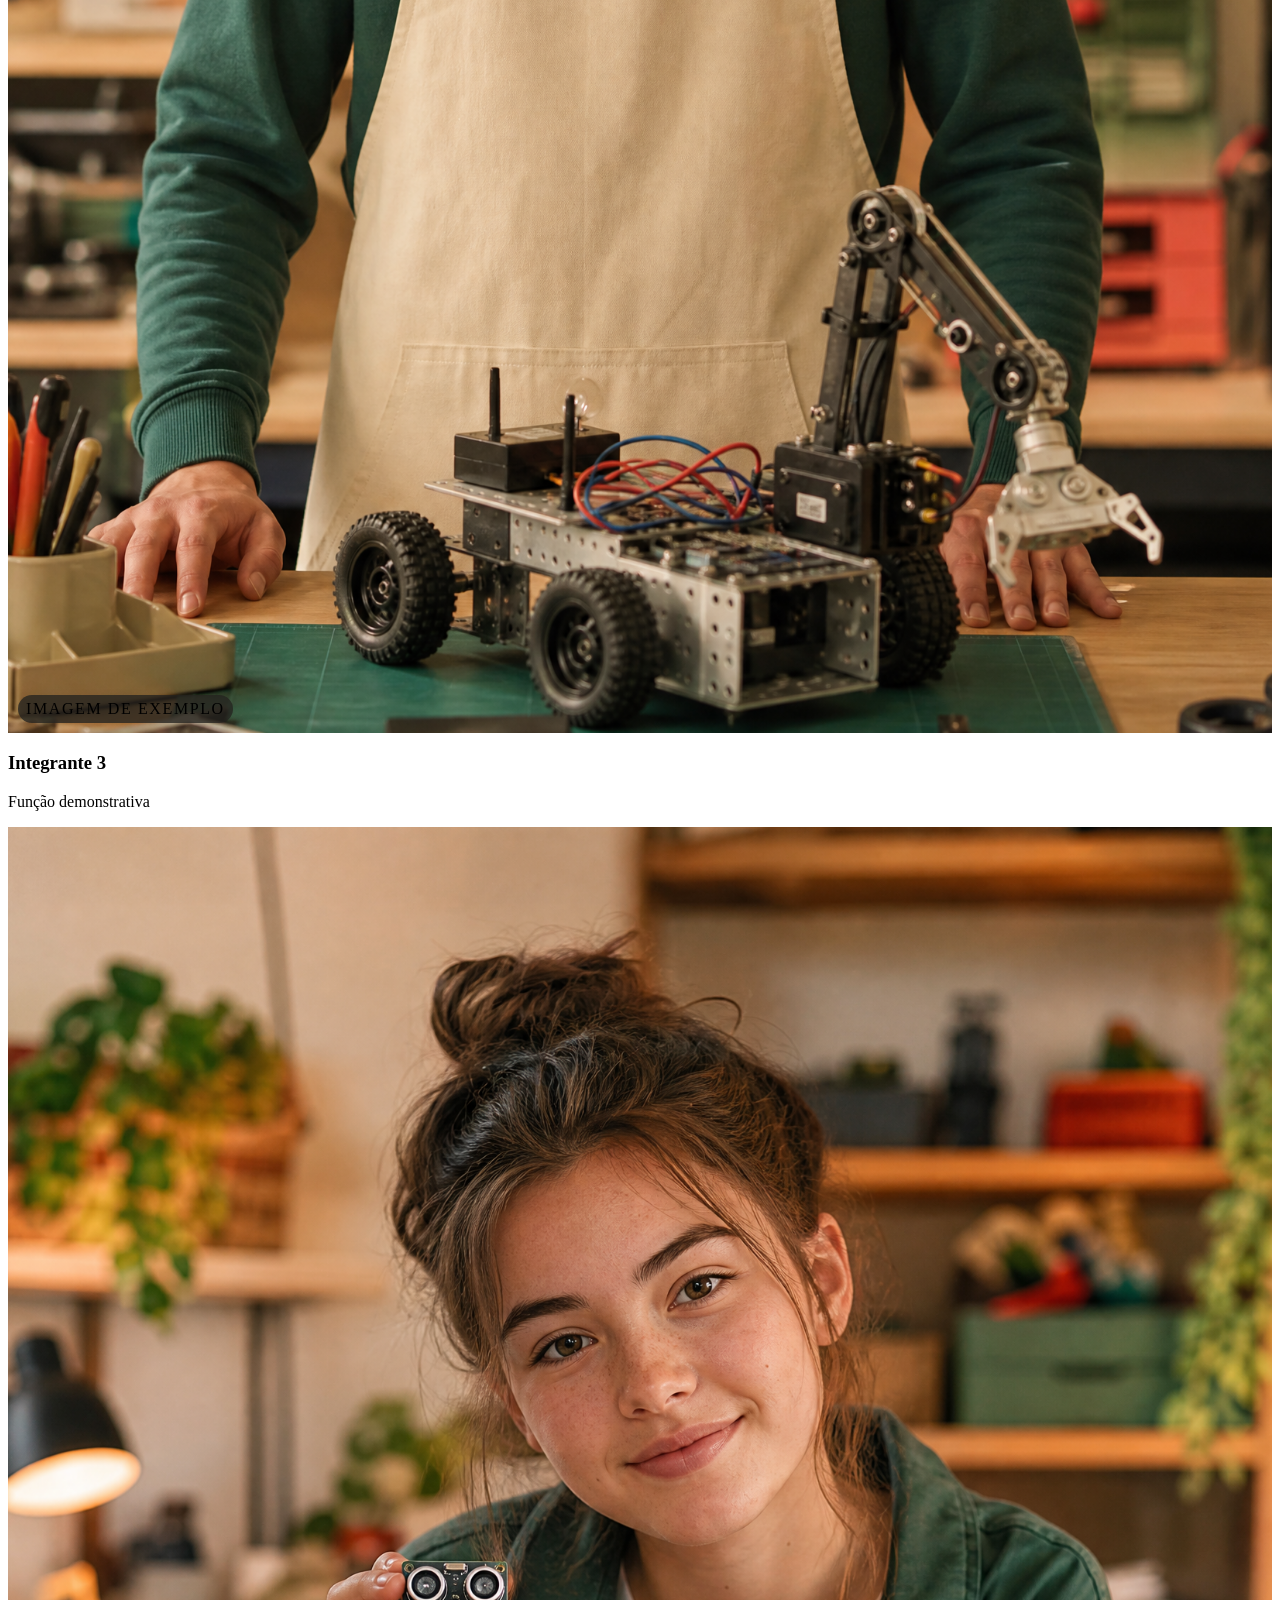
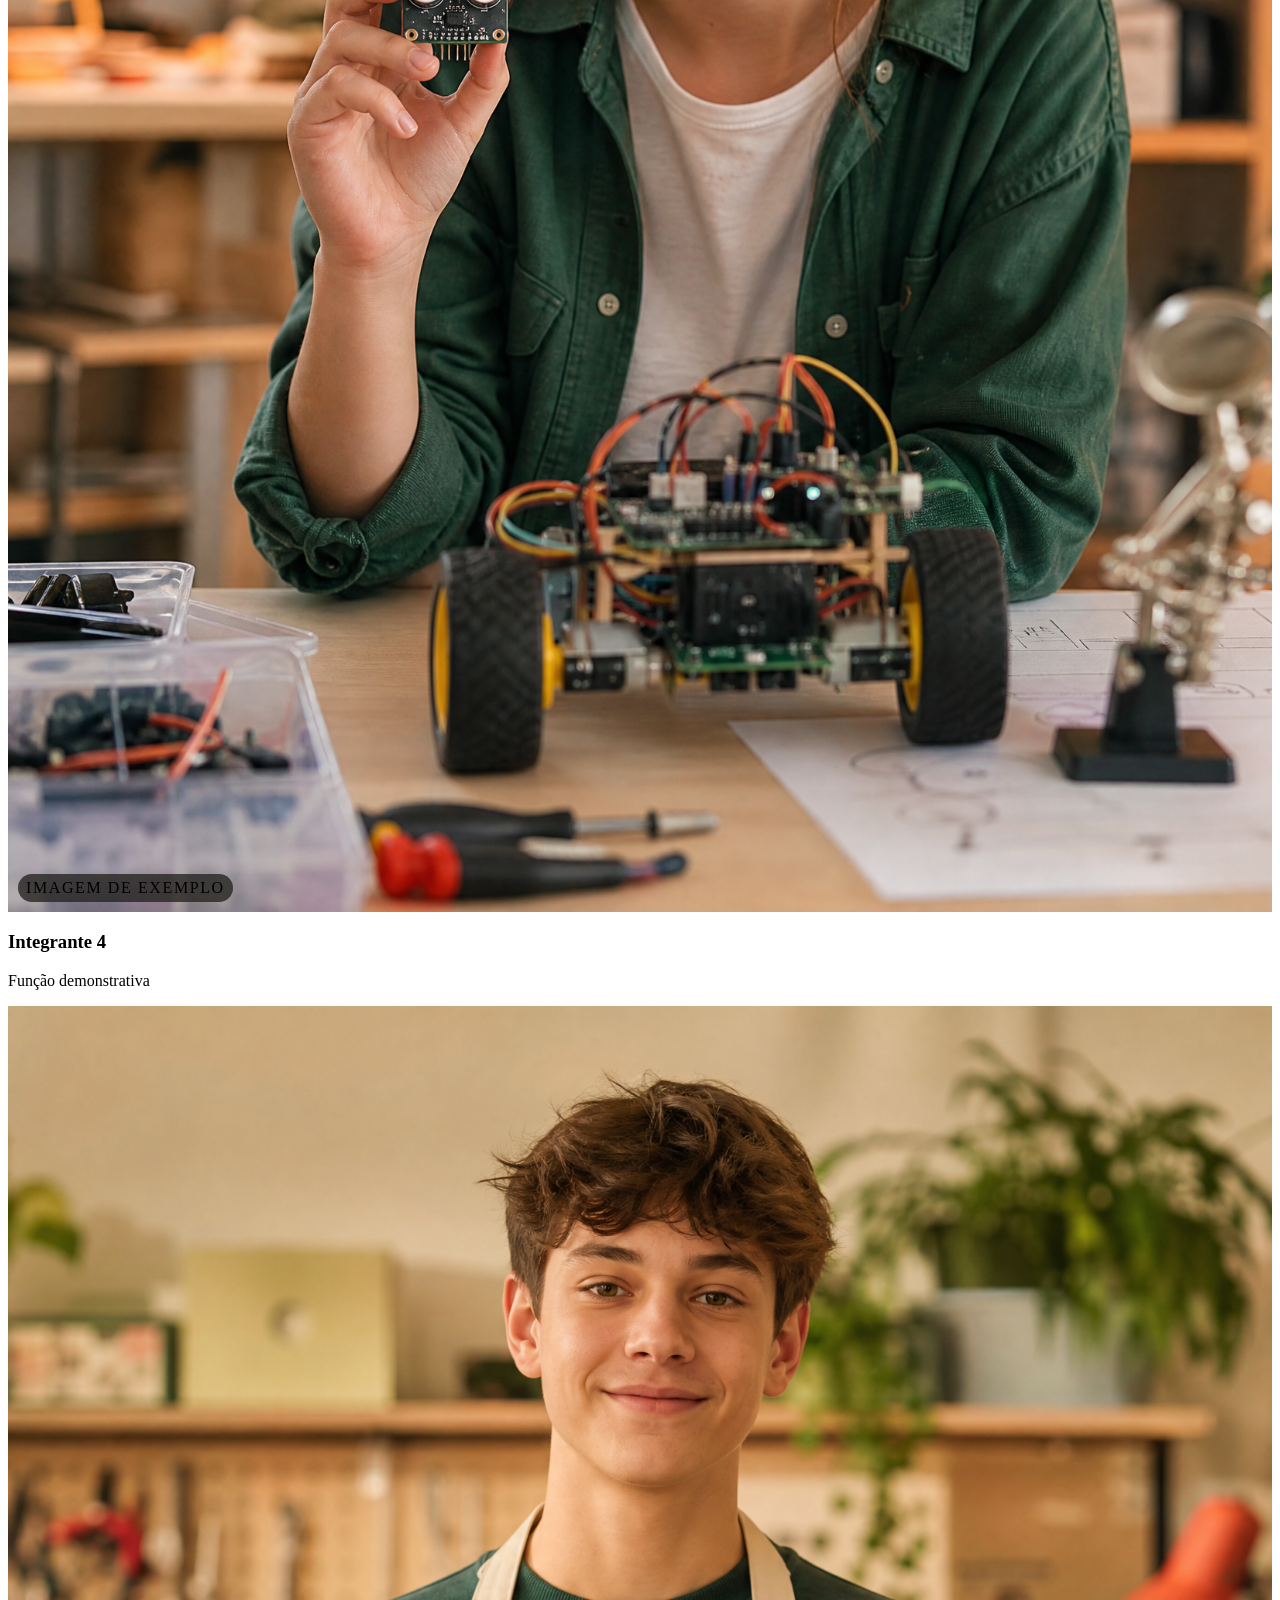
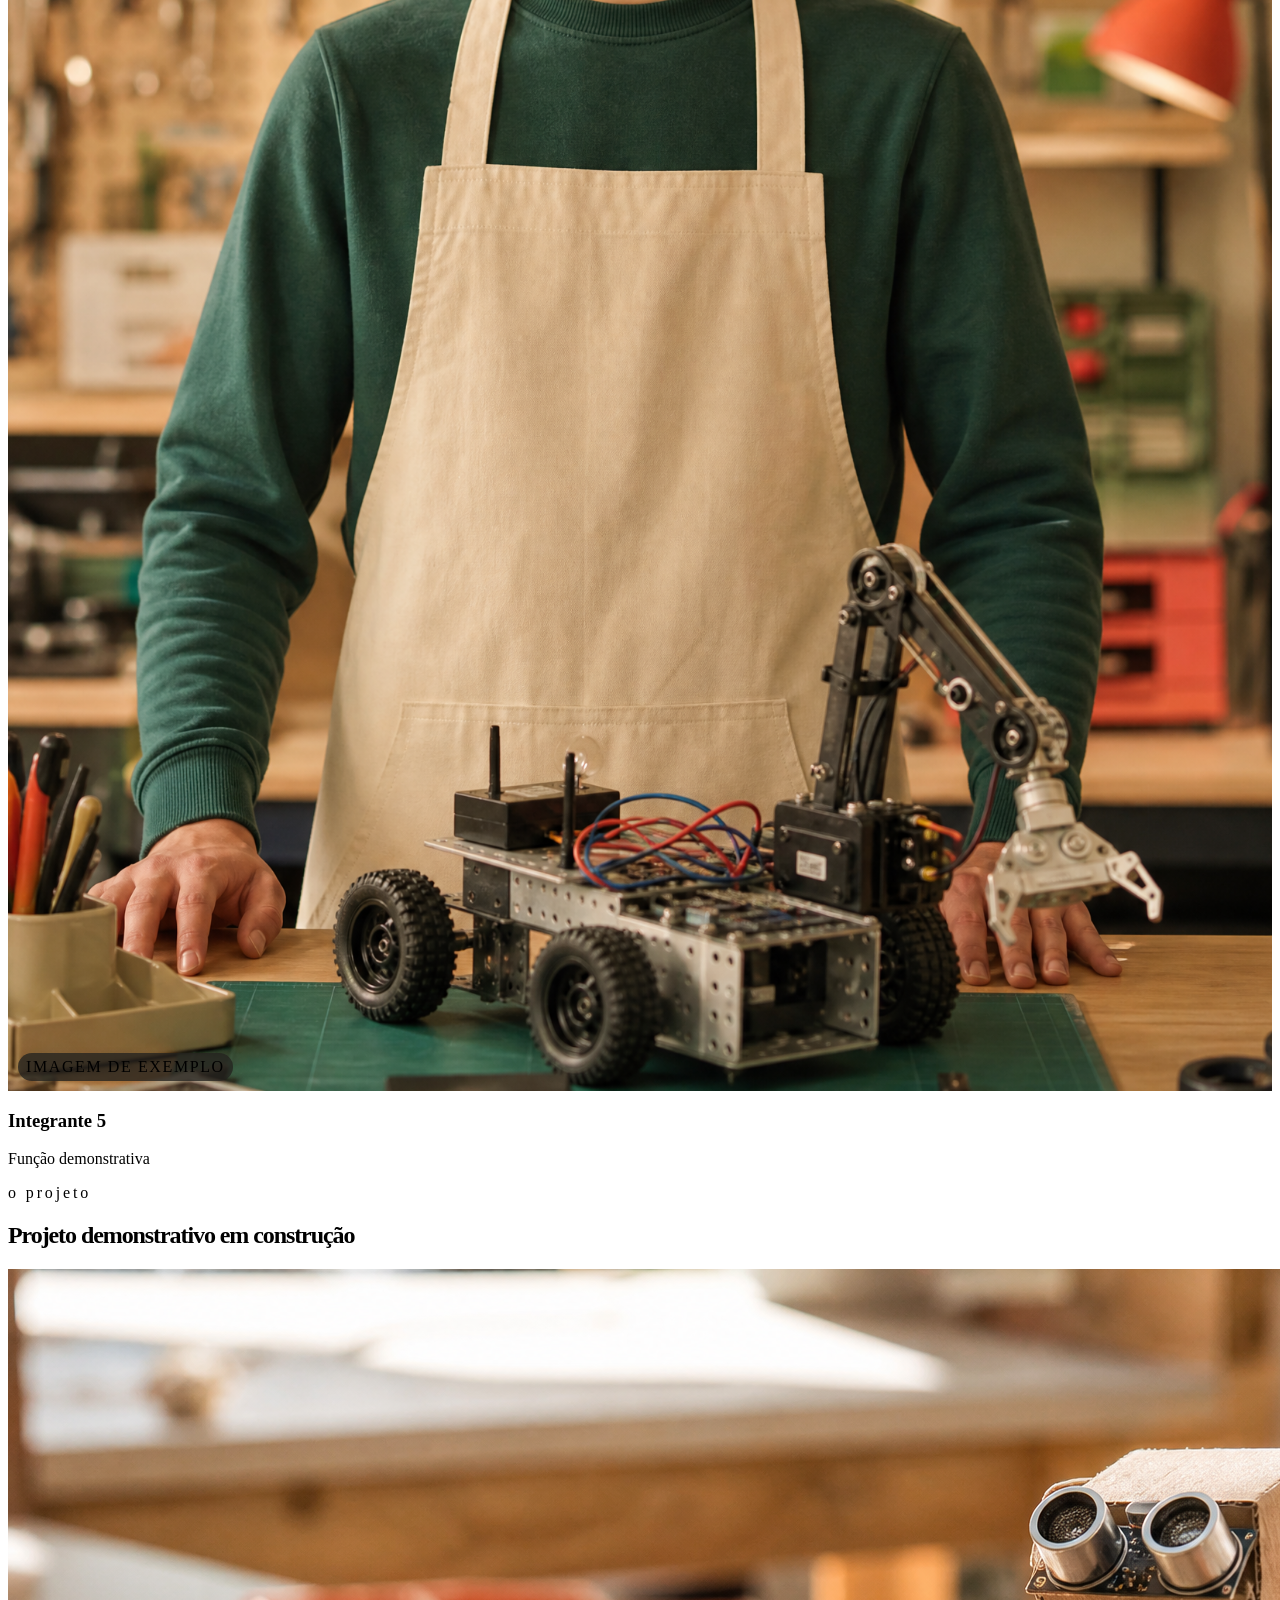
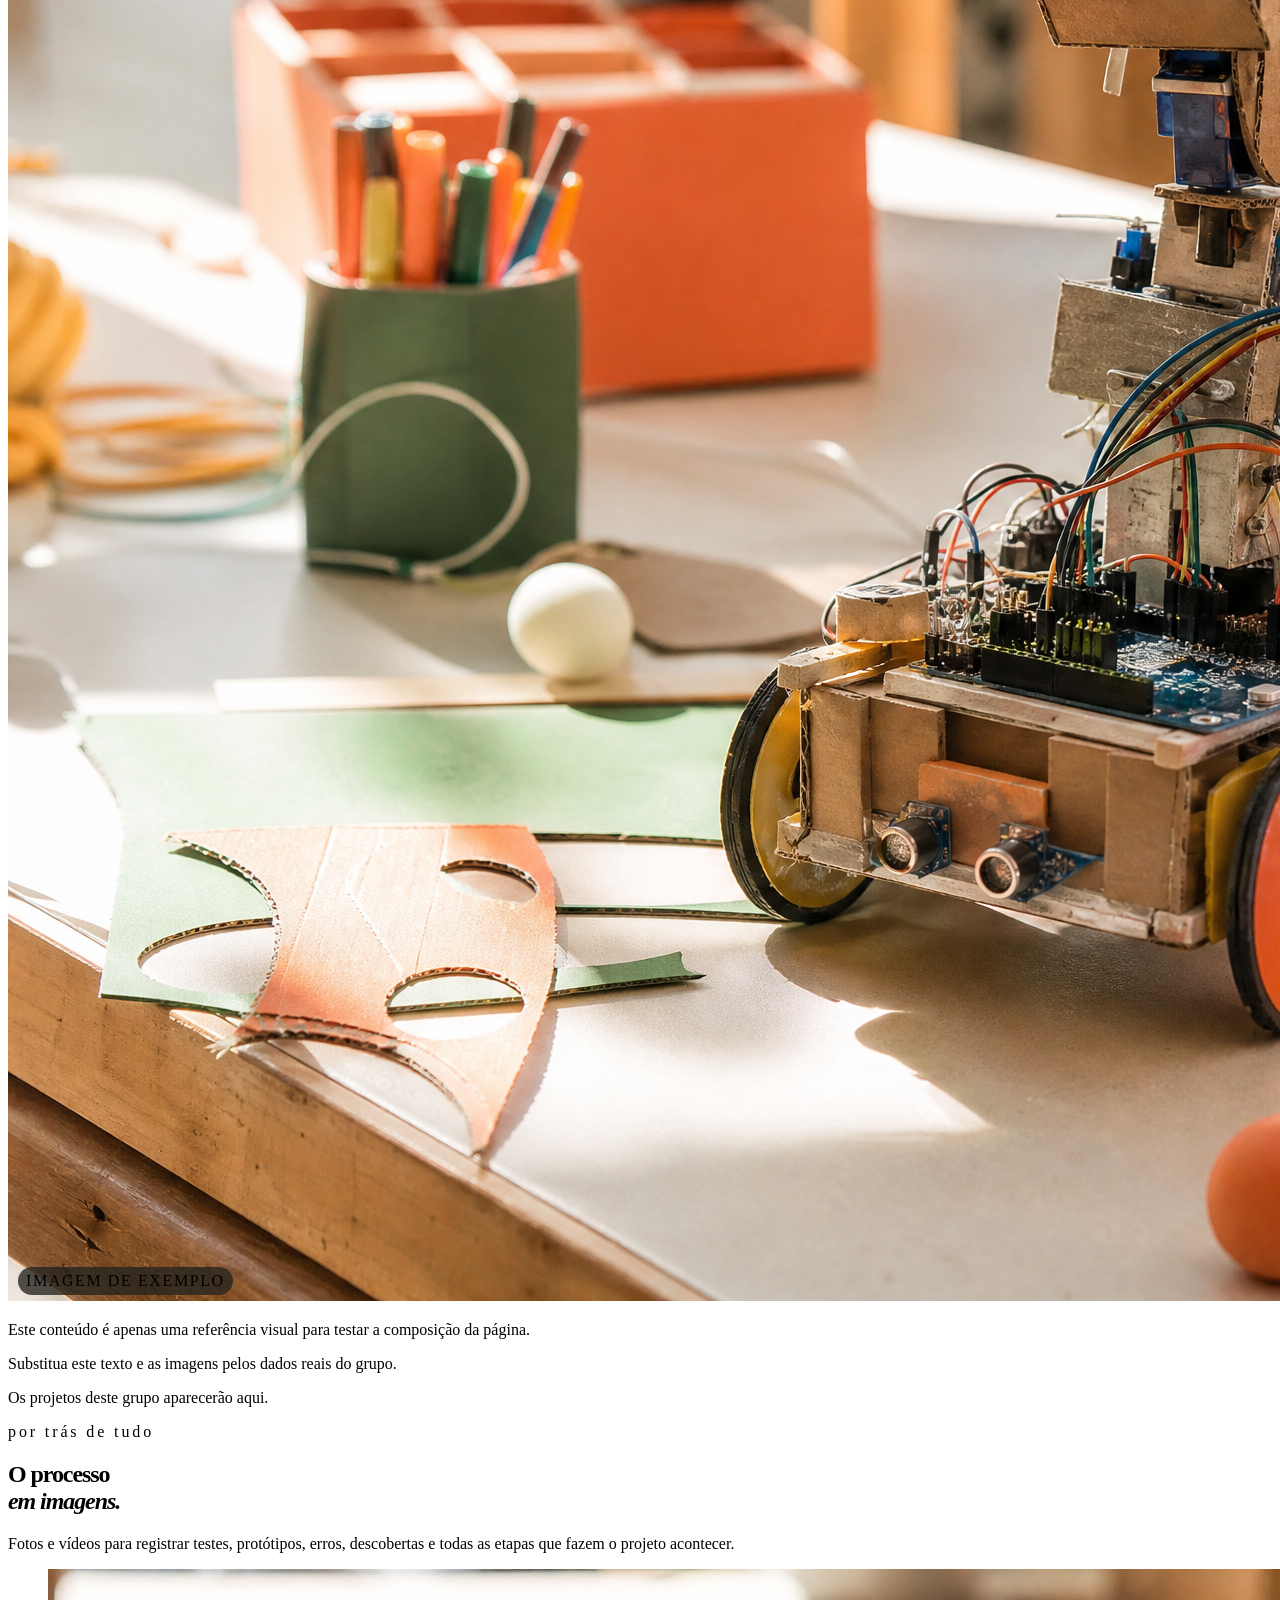
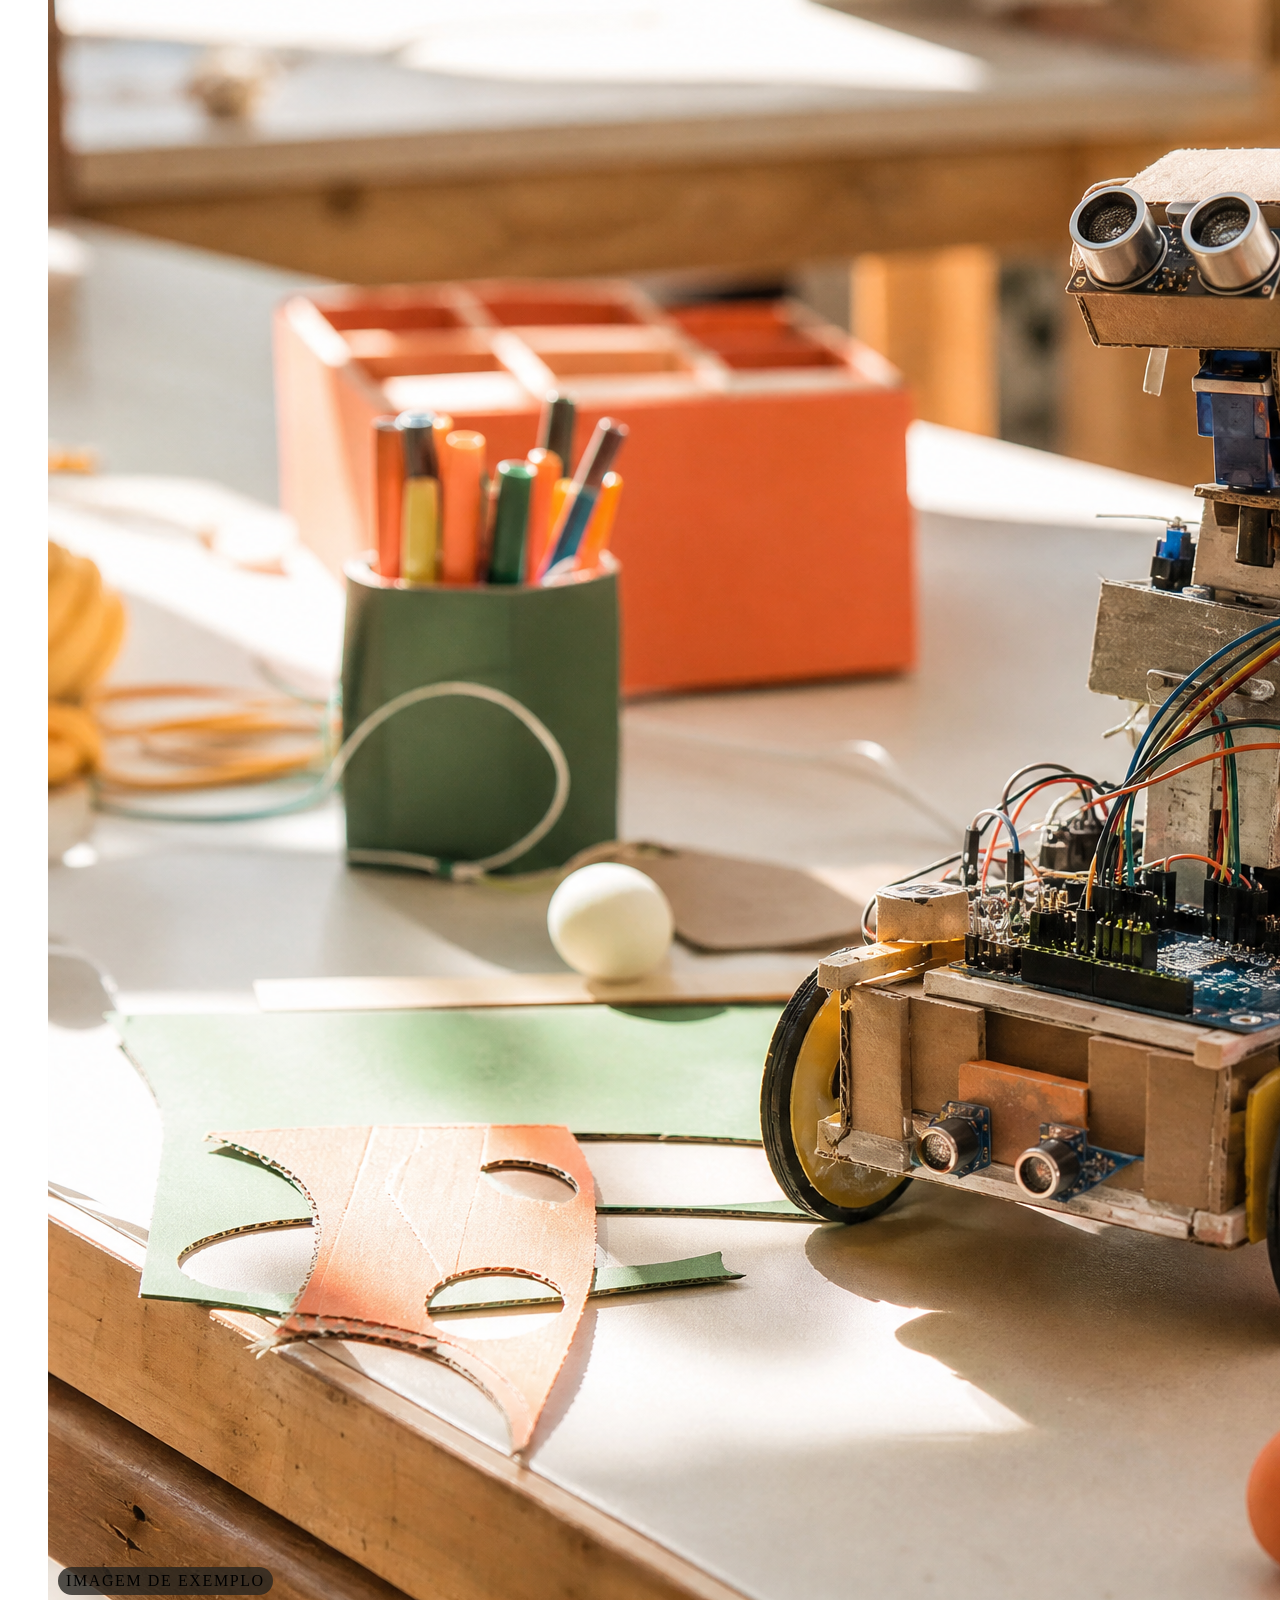
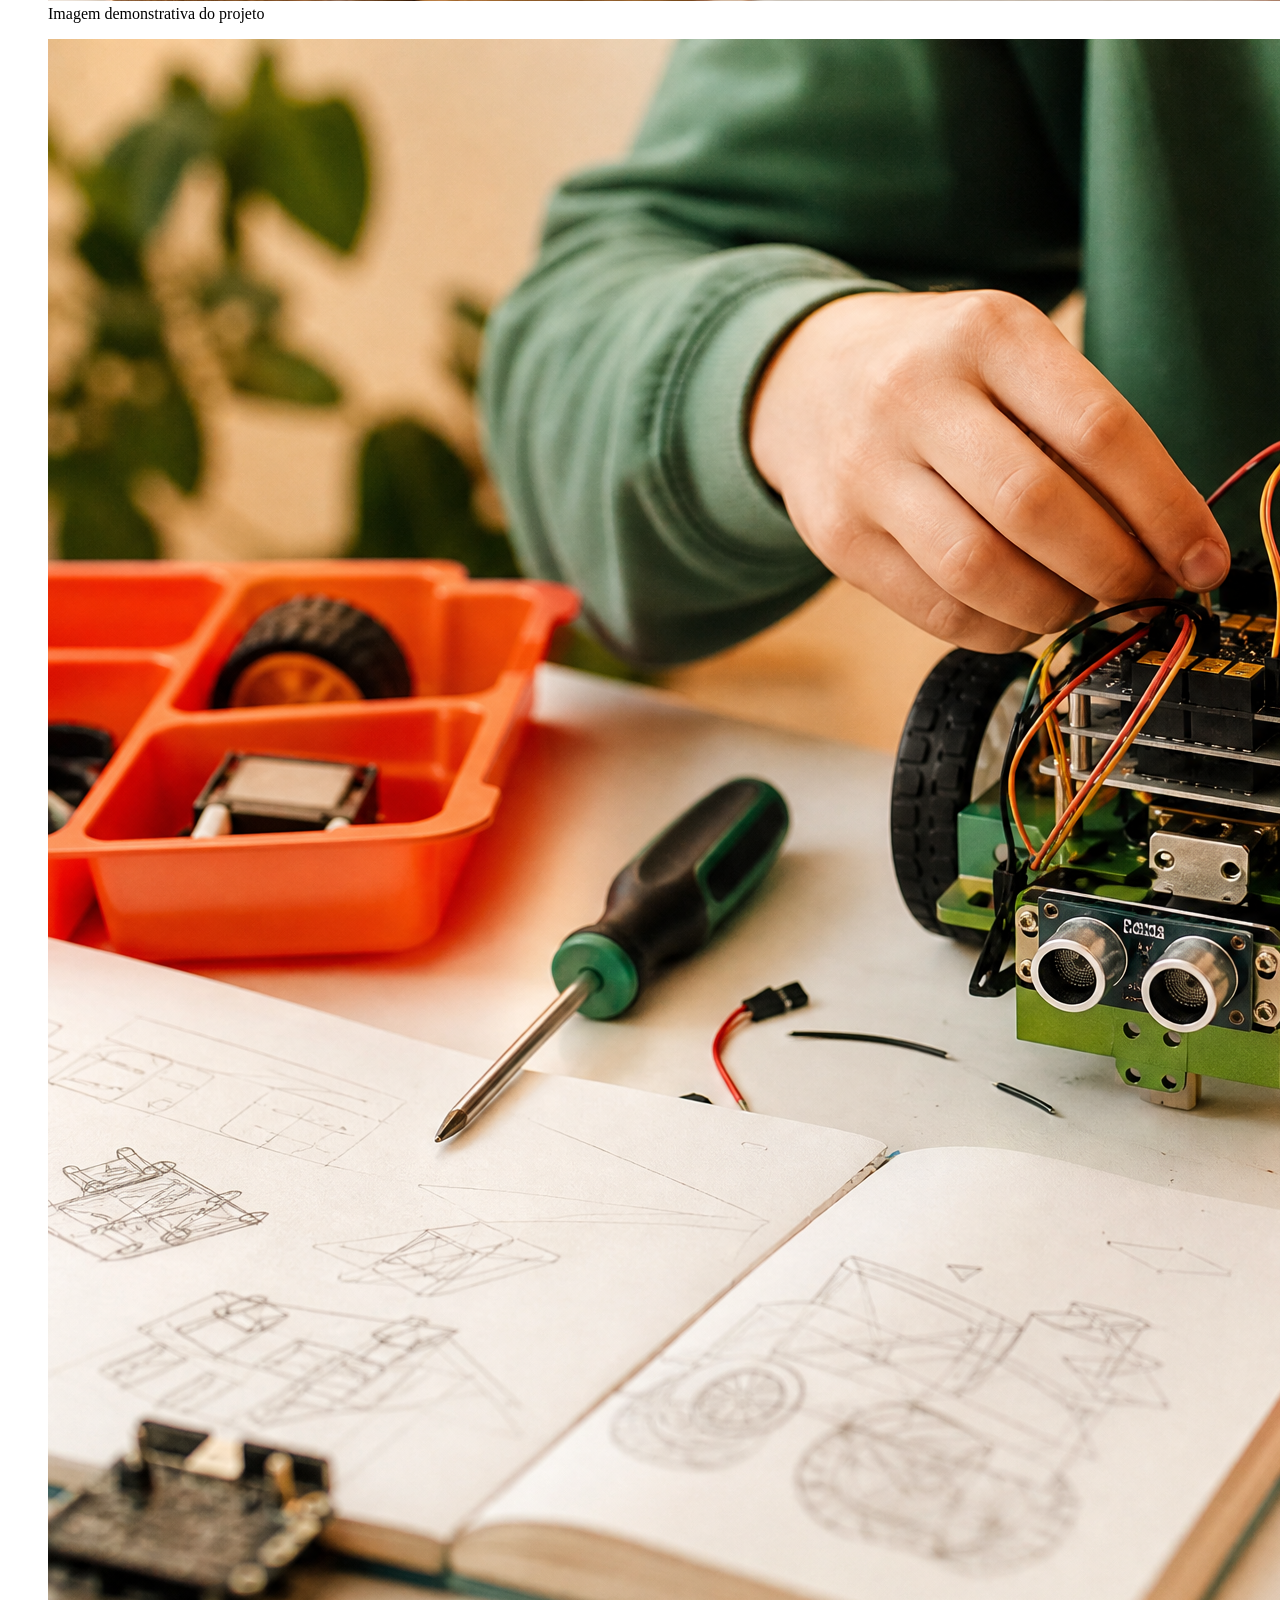
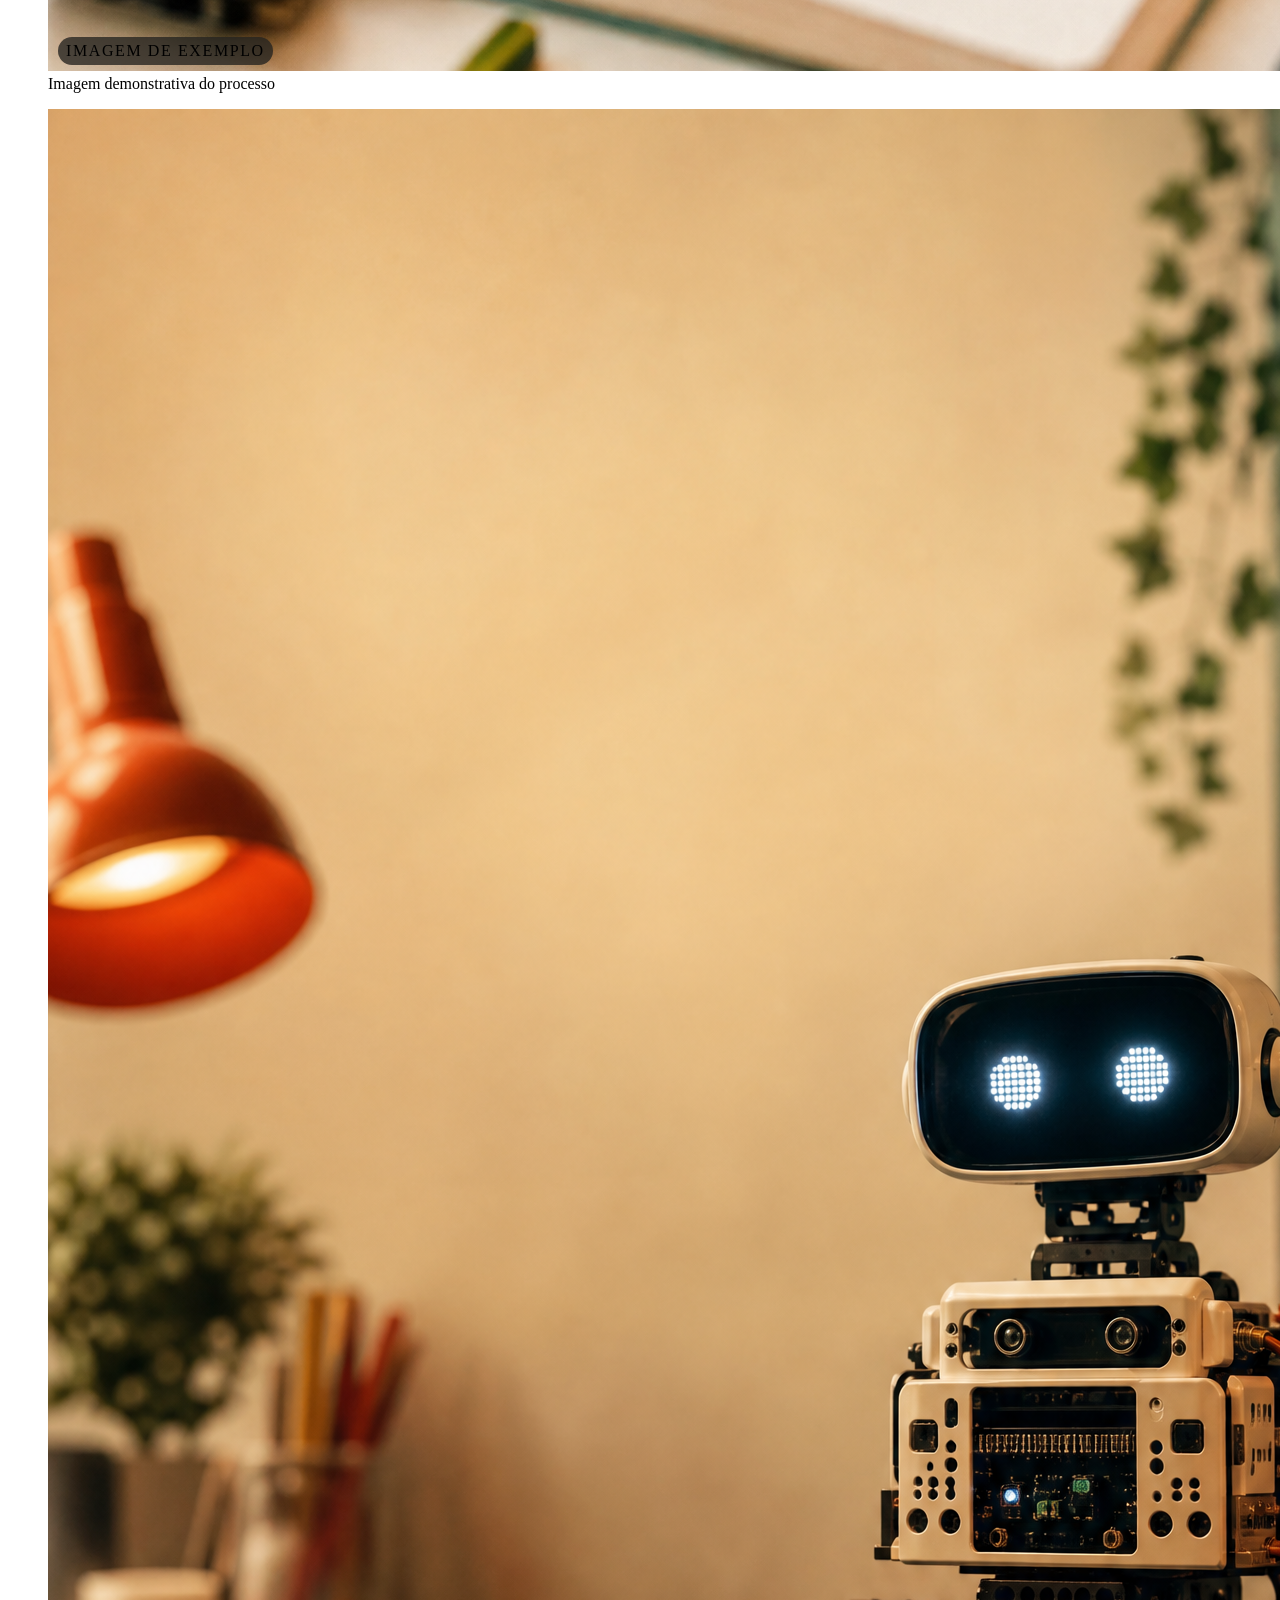
==== commit 0b315510: "feat: refine editorial layout with demo media" ====
--- a/grupo.html
+++ b/grupo.html
@@ -5,6 +5,6 @@
   <meta name="description" content="Conheça os grupos e os projetos da Fecart."><title>Grupo · Fecart</title>
   <link rel="icon" href="data:image/svg+xml,%3Csvg xmlns='http://www.w3.org/2000/svg' viewBox='0 0 64 64'%3E%3Crect width='64' height='64' rx='16' fill='%23e05b3f'/%3E%3Ctext x='32' y='43' text-anchor='middle' font-size='32' font-family='Arial' font-weight='700' fill='white'%3EF%3C/text%3E%3C/svg%3E">
   <link rel="preconnect" href="https://fonts.googleapis.com"><link rel="preconnect" href="https://fonts.gstatic.com" crossorigin><link href="https://fonts.googleapis.com/css2?family=DM+Sans:wght@400;500;600;700&family=Fraunces:opsz,wght@9..144,600;9..144,700&display=swap" rel="stylesheet">
-  <link rel="stylesheet" href="css/style.css"><link rel="stylesheet" href="css/overrides.css"><link rel="stylesheet" href="css/social-pins.css"><link rel="stylesheet" href="css/group.css"><link rel="stylesheet" href="css/group-placeholders.css"><link rel="stylesheet" href="css/group-member-layout.css"><link rel="stylesheet" href="css/member-video-preview.css"><link rel="stylesheet" href="css/mobile-enhancements.css">
+  <link rel="stylesheet" href="css/style.css"><link rel="stylesheet" href="css/editorial-enhancements.css"><link rel="stylesheet" href="css/overrides.css"><link rel="stylesheet" href="css/social-pins.css"><link rel="stylesheet" href="css/group.css"><link rel="stylesheet" href="css/group-placeholders.css"><link rel="stylesheet" href="css/group-member-layout.css"><link rel="stylesheet" href="css/member-video-preview.css"><link rel="stylesheet" href="css/mobile-enhancements.css">
 </head>
 <body class="group-page"><header class="site-header"><a class="brand" href="index.html"><span class="brand-mark">F</span><span>fecart</span></a><a class="back-link" href="index.html#projetos">← voltar para projetos</a></header><main id="group-content" class="group-main section-pad"><p class="loading-state">Carregando grupo...</p></main><footer class="site-footer section-pad"><div class="footer-top"><a class="brand brand-light" href="index.html"><span class="brand-mark">F</span><span>fecart</span></a><div class="social-pins" aria-label="Páginas da Fecart"><a class="social-pin" href="https://www.instagram.com/infecaart/" target="_blank" rel="noopener noreferrer"><span class="pin-symbol">◎</span><span>Instagram</span></a><a class="social-pin" href="https://www.tiktok.com/@infecaart" target="_blank" rel="noopener noreferrer"><span class="pin-symbol">♪</span><span>TikTok</span></a></div></div><div class="footer-bottom"><span>© 2026 Fecart</span></div></footer><aside class="editor-panel" id="group-editor-panel" hidden aria-labelledby="group-editor-title"><div class="editor-header"><div><p class="section-kicker">modo de manutenção</p><h2 id="group-editor-title">Editar grupo</h2></div><button class="modal-close" id="group-editor-close" type="button" aria-label="Fechar editor">×</button></div><p class="editor-explain">Use Ctrl + Shift + \\ para abrir. As alterações ficam salvas neste navegador e aparecem nesta página.</p><div id="group-editor-fields"></div><div class="editor-actions"><button class="button button-primary" id="group-editor-save" type="button">Salvar alterações</button><button class="button button-ghost" id="group-editor-reset" type="button">Restaurar</button></div><p class="editor-status" id="group-editor-status" role="status"></p></aside><script src="js/supabase-config.js"></script><script src="js/group.js" defer></script></body></html>
--- a/css/editorial-enhancements.css
+++ b/css/editorial-enhancements.css
@@ -0,0 +1,13 @@
+/* Ajustes editoriais: leitura, ritmo e espaçamento */
+.eyebrow,.section-kicker,.project-meta,.modal-label{letter-spacing:.18em}
+.hero h1{letter-spacing:-.045em}
+.group-hero h1{letter-spacing:-.045em}
+.block-heading h2,.section-heading h2{letter-spacing:-.045em}
+.hero-actions{gap:32px}.filter-bar{gap:14px;margin-bottom:42px}.filter-button{min-height:44px;padding:10px 18px}
+.projects-grid{gap:32px}.project-card{opacity:0;transform:translateY(18px);transition:opacity .55s ease,transform .55s ease,box-shadow .25s ease}.project-card.is-visible{opacity:1;transform:translateY(0)}.project-card.is-visible:hover{transform:translateY(-6px)}
+.project-card-body{padding:24px 24px 26px}.project-footer{padding-top:28px}.group-card{padding:26px}.group-card h3{margin-top:48px}.group-card-link{min-height:44px;bottom:18px}.group-card .group-count{bottom:66px}
+.related-project{padding:26px 12px;transition:background .2s,transform .2s}.related-project:hover{background:var(--paper-2);transform:translateX(5px)}
+.demo-media-label{position:absolute;left:10px;bottom:10px;z-index:3;background:rgba(37,35,31,.78);color:var(--white);border-radius:99px;padding:5px 8px;font:700 9px/1 var(--sans);letter-spacing:.1em;text-transform:uppercase}.demo-media-wrap{position:relative}
+@media(max-width:850px){.projects-grid{gap:26px}.filter-bar{gap:10px;margin-bottom:30px}.group-hero h1{letter-spacing:-.03em}.block-heading h2{letter-spacing:-.03em}}
+@media(max-width:560px){.projects-grid{gap:24px}.hero-actions{gap:16px;flex-wrap:wrap}.project-card-body{padding:20px}.group-card{padding:22px}}
+@media(prefers-reduced-motion:reduce){.project-card{opacity:1;transform:none}.project-card.is-visible:hover{transform:none}.related-project:hover{transform:none}}
--- a/css/member-video-preview.css
+++ b/css/member-video-preview.css
@@ -1 +1,2 @@
 .member-media{position:relative;overflow:hidden;background:var(--paper-2);aspect-ratio:3/4}.member-media .member-photo,.member-media .member-placeholder{width:100%;height:100%;display:block}.member-media .member-photo{object-fit:cover}.member-media .member-placeholder{min-height:0}.member-video{position:absolute;inset:0;width:100%;height:100%;object-fit:cover;opacity:0;transition:opacity .22s ease}.member-card.is-previewing .member-video{opacity:1}.member-card.is-previewing .member-photo,.member-card.is-previewing .member-placeholder{opacity:0}.member-card.has-preview{cursor:pointer}.member-card.has-preview:focus-visible{outline:3px solid var(--tomato);outline-offset:4px}.preview-badge{position:absolute;left:10px;bottom:10px;background:rgba(37,35,31,.78);color:#fff;padding:6px 8px;border-radius:99px;font:700 10px/1 var(--sans);letter-spacing:.06em;text-transform:uppercase;opacity:.9}.member-card.is-previewing .preview-badge{background:var(--tomato)}.preview-hint{display:block;color:var(--muted);font-size:10px;margin-top:7px;opacity:.8}@media(max-width:560px){.preview-hint{font-size:9px}.preview-badge{font-size:9px;left:7px;bottom:7px}}@media(prefers-reduced-motion:reduce){.member-video{transition:none}}
+.member-video-frame{position:absolute;inset:0;width:100%;height:100%;border:0;object-fit:cover;opacity:0;pointer-events:none;transition:opacity .22s ease}.member-card.is-previewing .member-video-frame{opacity:1}
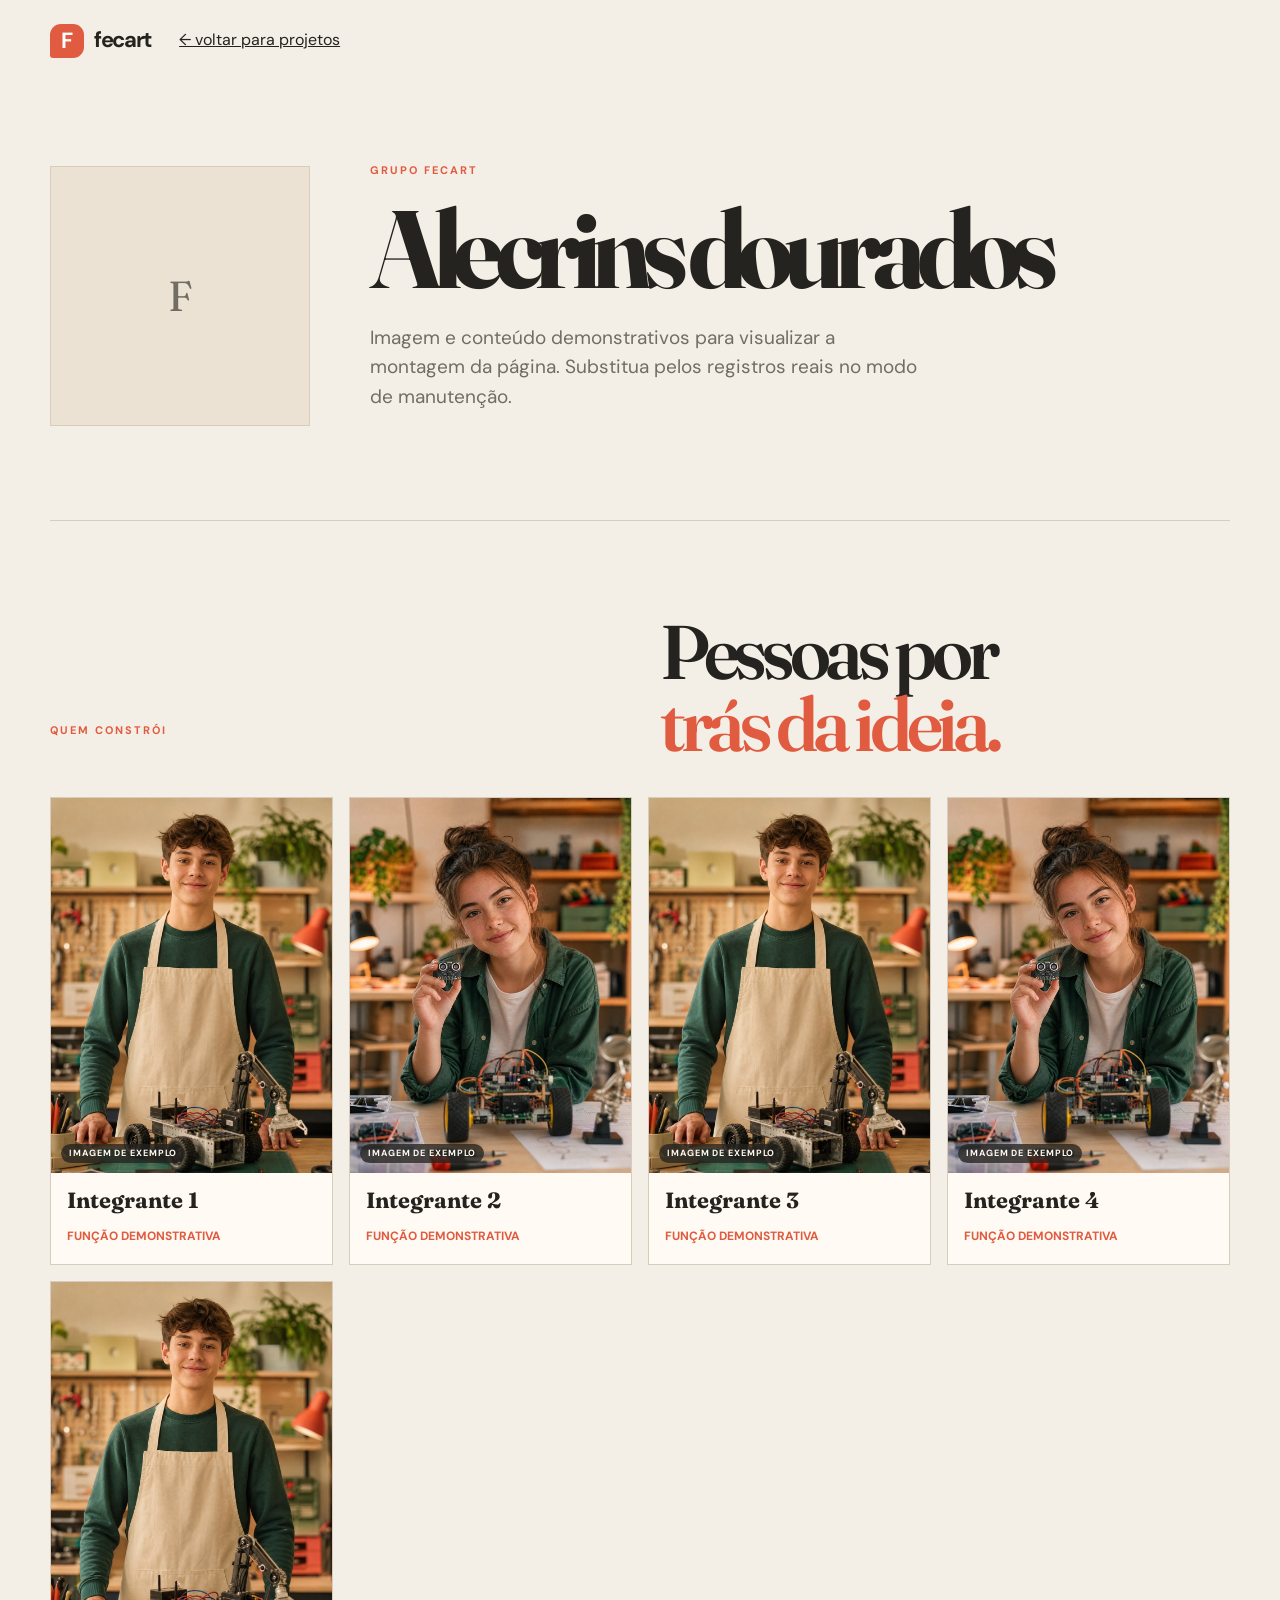
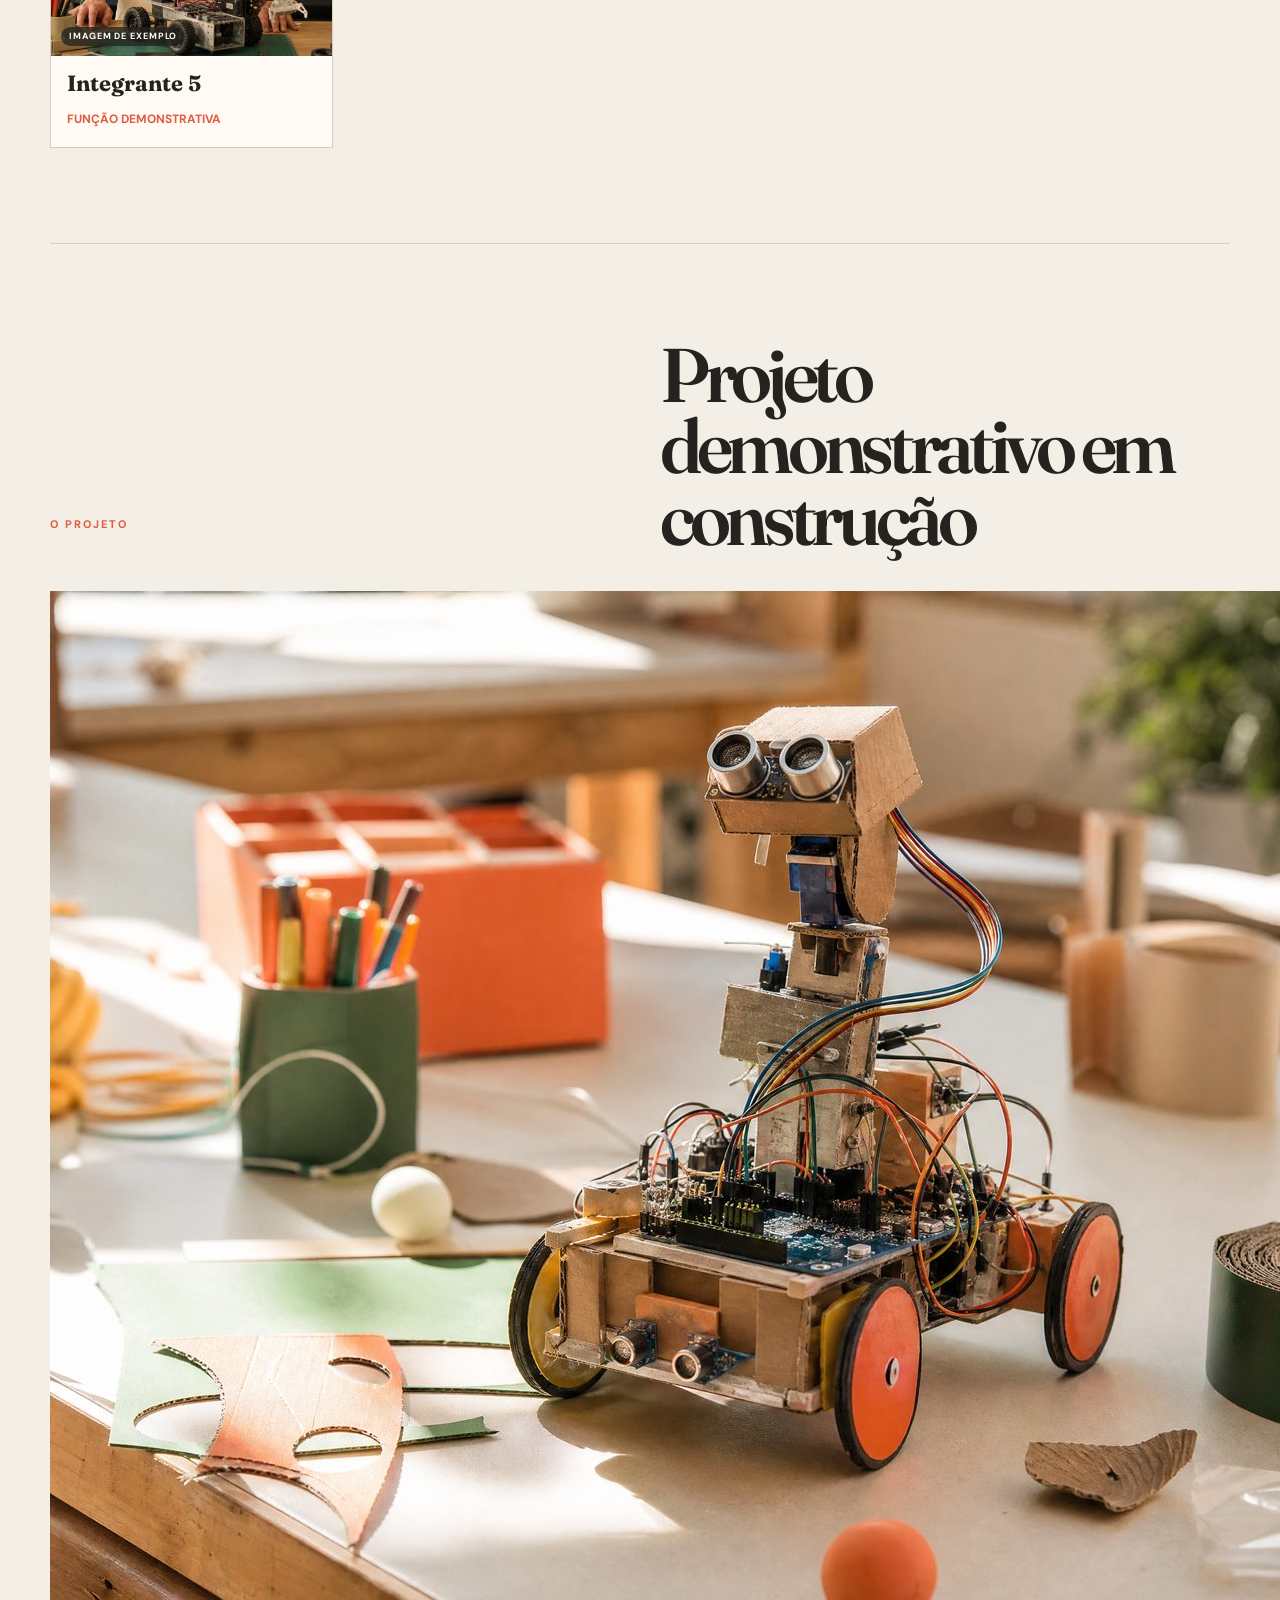
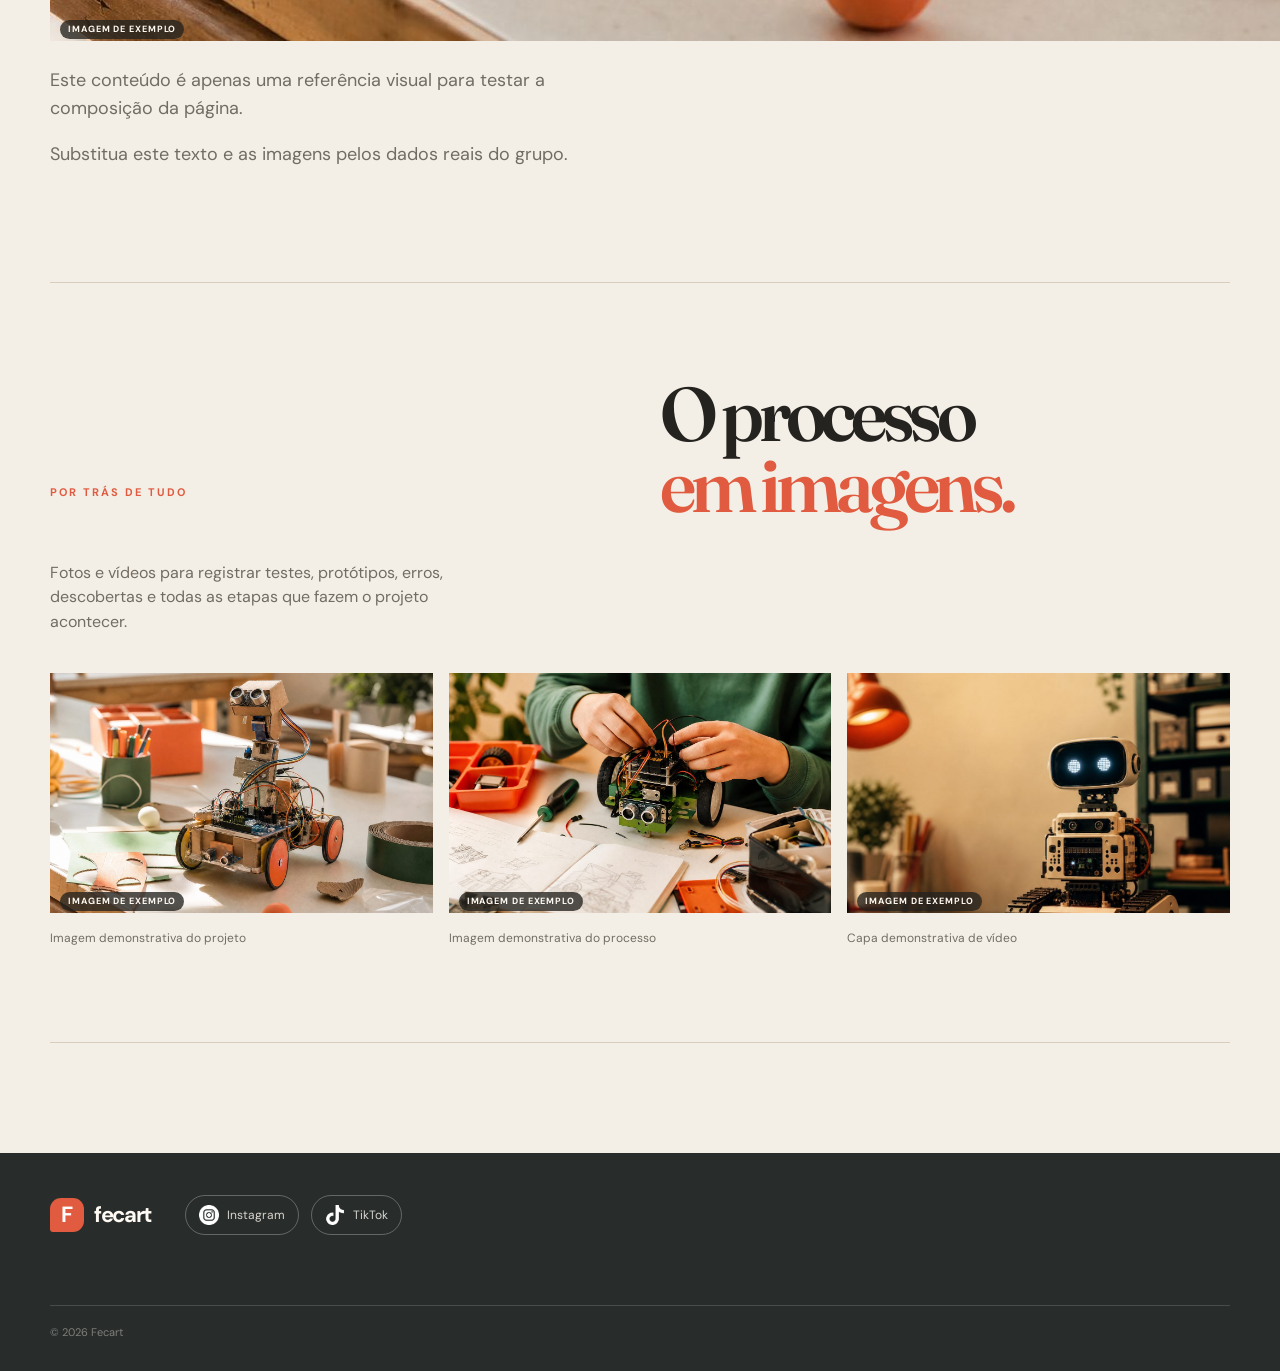
==== commit 84c2370f: "feat: add SEO and social metadata" ====
--- a/grupo.html
+++ b/grupo.html
@@ -2,9 +2,25 @@
 <html lang="pt-BR">
 <head>
   <meta charset="utf-8"><meta name="viewport" content="width=device-width, initial-scale=1">
-  <meta name="description" content="Conheça os grupos e os projetos da Fecart."><title>Grupo · Fecart</title>
+  <meta name="description" content="Conheça os grupos, integrantes, projetos e processos de robótica da Fecart."><title>Grupos e projetos — Fecart</title>
   <link rel="icon" href="data:image/svg+xml,%3Csvg xmlns='http://www.w3.org/2000/svg' viewBox='0 0 64 64'%3E%3Crect width='64' height='64' rx='16' fill='%23e05b3f'/%3E%3Ctext x='32' y='43' text-anchor='middle' font-size='32' font-family='Arial' font-weight='700' fill='white'%3EF%3C/text%3E%3C/svg%3E">
   <link rel="preconnect" href="https://fonts.googleapis.com"><link rel="preconnect" href="https://fonts.gstatic.com" crossorigin><link href="https://fonts.googleapis.com/css2?family=DM+Sans:wght@400;500;600;700&family=Fraunces:opsz,wght@9..144,600;9..144,700&display=swap" rel="stylesheet">
   <link rel="stylesheet" href="css/style.css"><link rel="stylesheet" href="css/editorial-enhancements.css"><link rel="stylesheet" href="css/overrides.css"><link rel="stylesheet" href="css/social-pins.css"><link rel="stylesheet" href="css/group.css"><link rel="stylesheet" href="css/group-placeholders.css"><link rel="stylesheet" href="css/group-member-layout.css"><link rel="stylesheet" href="css/member-video-preview.css"><link rel="stylesheet" href="css/mobile-enhancements.css">
+  <link rel="stylesheet" href="css/mobile-safety.css">
+
+  <link rel="canonical" href="https://carlos2511760-blip.github.io/Copia/grupo.html">
+  <meta name="robots" content="index, follow, max-image-preview:large">
+  <meta property="og:locale" content="pt_BR">
+  <meta property="og:site_name" content="Fecart">
+  <meta property="og:title" content="Grupos e projetos — Fecart">
+  <meta property="og:description" content="Conheça os grupos, integrantes, projetos e processos de robótica da Fecart.">
+  <meta property="og:type" content="website">
+  <meta property="og:url" content="https://carlos2511760-blip.github.io/Copia/grupo.html">
+  <meta property="og:image" content="https://carlos2511760-blip.github.io/Copia/assets/demo-robot-project.jpg">
+  <meta property="og:image:alt" content="Projeto de robótica da Fecart">
+  <meta name="twitter:card" content="summary_large_image">
+  <meta name="twitter:title" content="Grupos e projetos — Fecart">
+  <meta name="twitter:description" content="Conheça os grupos, integrantes, projetos e processos de robótica da Fecart.">
+  <meta name="twitter:image" content="https://carlos2511760-blip.github.io/Copia/assets/demo-robot-project.jpg">
 </head>
-<body class="group-page"><header class="site-header"><a class="brand" href="index.html"><span class="brand-mark">F</span><span>fecart</span></a><a class="back-link" href="index.html#projetos">← voltar para projetos</a></header><main id="group-content" class="group-main section-pad"><p class="loading-state">Carregando grupo...</p></main><footer class="site-footer section-pad"><div class="footer-top"><a class="brand brand-light" href="index.html"><span class="brand-mark">F</span><span>fecart</span></a><div class="social-pins" aria-label="Páginas da Fecart"><a class="social-pin" href="https://www.instagram.com/infecaart/" target="_blank" rel="noopener noreferrer"><span class="pin-symbol">◎</span><span>Instagram</span></a><a class="social-pin" href="https://www.tiktok.com/@infecaart" target="_blank" rel="noopener noreferrer"><span class="pin-symbol">♪</span><span>TikTok</span></a></div></div><div class="footer-bottom"><span>© 2026 Fecart</span></div></footer><aside class="editor-panel" id="group-editor-panel" hidden aria-labelledby="group-editor-title"><div class="editor-header"><div><p class="section-kicker">modo de manutenção</p><h2 id="group-editor-title">Editar grupo</h2></div><button class="modal-close" id="group-editor-close" type="button" aria-label="Fechar editor">×</button></div><p class="editor-explain">Use Ctrl + Shift + \\ para abrir. As alterações ficam salvas neste navegador e aparecem nesta página.</p><div id="group-editor-fields"></div><div class="editor-actions"><button class="button button-primary" id="group-editor-save" type="button">Salvar alterações</button><button class="button button-ghost" id="group-editor-reset" type="button">Restaurar</button></div><p class="editor-status" id="group-editor-status" role="status"></p></aside><script src="js/supabase-config.js"></script><script src="js/group.js" defer></script></body></html>
+<body class="group-page"><header class="site-header"><a class="brand" href="index.html"><span class="brand-mark">F</span><span>fecart</span></a><a class="back-link" href="index.html#projetos">← voltar para projetos</a></header><main id="group-content" class="group-main section-pad"><p class="loading-state">Carregando grupo...</p></main><footer class="site-footer section-pad"><div class="footer-top"><a class="brand brand-light" href="index.html"><span class="brand-mark">F</span><span>fecart</span></a><div class="social-pins" aria-label="Páginas da Fecart"><a class="social-pin" href="https://www.instagram.com/infecaart/" target="_blank" rel="noopener noreferrer"><img class="social-icon social-icon-instagram" src="assets/instagram.png" alt=""><span>Instagram</span></a><a class="social-pin" href="https://www.tiktok.com/@infecaart" target="_blank" rel="noopener noreferrer"><img class="social-icon social-icon-tiktok" src="assets/tiktok.png" alt=""><span>TikTok</span></a></div></div><div class="footer-bottom"><span>© 2026 Fecart</span></div></footer><aside class="editor-panel" id="group-editor-panel" hidden aria-labelledby="group-editor-title"><div class="editor-header"><div><p class="section-kicker">modo de manutenção</p><h2 id="group-editor-title">Editar grupo</h2></div><button class="modal-close" id="group-editor-close" type="button" aria-label="Fechar editor">×</button></div><p class="editor-explain">Use Ctrl + Shift + \\ para abrir. As alterações ficam salvas neste navegador e aparecem nesta página.</p><div id="group-editor-fields"></div><div class="editor-actions"><button class="button button-primary" id="group-editor-save" type="button">Salvar alterações</button><button class="button button-ghost" id="group-editor-reset" type="button">Restaurar</button></div><p class="editor-status" id="group-editor-status" role="status"></p></aside><script src="js/supabase-config.js"></script><script src="js/group.js" defer></script></body></html>
--- a/css/style.css
+++ b/css/style.css
@@ -0,0 +1,4 @@
+:root{--paper:#f4efe6;--paper-2:#ebe2d3;--ink:#25231f;--muted:#726d64;--line:#d8cdbd;--tomato:#e05b3f;--tomato-dark:#b64331;--leaf:#496453;--sun:#e8b63f;--night:#282d2b;--white:#fffaf3;--serif:"Fraunces",Georgia,serif;--sans:"DM Sans",Arial,sans-serif;--max:1180px;--shadow:0 20px 60px rgba(61,45,30,.1)}
+*{box-sizing:border-box}html{scroll-behavior:smooth}body{margin:0;background:var(--paper);color:var(--ink);font-family:var(--sans);line-height:1.55}body.editor-open{overflow:hidden}a{color:inherit}button{font:inherit}button,a{outline-offset:4px}button:focus-visible,a:focus-visible{outline:3px solid var(--sun);outline-offset:4px}.section-pad{padding-left:max(24px,calc((100vw - var(--max))/2));padding-right:max(24px,calc((100vw - var(--max))/2))}.site-header{height:82px;display:flex;align-items:center;gap:28px;padding:0 max(24px,calc((100vw - var(--max))/2));border-bottom:1px solid transparent;position:sticky;top:0;z-index:20;background:rgba(244,239,230,.92);backdrop-filter:blur(14px)}.brand{display:inline-flex;align-items:center;gap:10px;font-size:22px;font-weight:700;letter-spacing:-.06em;text-decoration:none}.brand-mark{display:grid;place-items:center;width:34px;height:34px;border-radius:11px 11px 11px 3px;background:var(--tomato);color:white;font-weight:700;letter-spacing:0}.site-nav{display:flex;gap:28px;margin-left:auto}.site-nav a{text-decoration:none;font-size:14px;font-weight:600;color:var(--muted);transition:color .2s}.site-nav a:hover{color:var(--tomato)}kbd{font-size:10px;border:1px solid var(--line);border-bottom-width:2px;border-radius:4px;padding:1px 4px;margin-left:3px;background:var(--white);color:var(--ink)}.menu-toggle{display:none;border:0;background:none;color:var(--muted);cursor:pointer}.hero{min-height:620px;display:grid;grid-template-columns:1fr .9fr;align-items:center;gap:64px;padding-top:74px;padding-bottom:84px;overflow:hidden}.section-kicker{font-size:11px;font-weight:700;letter-spacing:.13em;text-transform:uppercase;color:var(--tomato);margin:0 0 20px}.hero h1,h2{font-family:var(--serif);font-weight:600;letter-spacing:-.065em;line-height:.98;margin:0}.hero h1{font-size:clamp(58px,8vw,106px);max-width:700px}.hero em,h2 em{font-style:normal;color:var(--tomato)}.hero-lead{max-width:510px;font-size:18px;color:var(--muted);margin:30px 0}.hero-actions{display:flex;align-items:center;gap:24px}.button{display:inline-flex;align-items:center;justify-content:center;gap:24px;padding:14px 18px;border:0;border-radius:4px;text-decoration:none;font-weight:700;font-size:14px;cursor:pointer;transition:transform .2s,background .2s}.button span{font-size:20px;line-height:0}.button:hover{transform:translateY(-2px)}.button-primary{background:var(--tomato);color:white}.button-primary:hover{background:var(--tomato-dark)}.button-dark{background:var(--night);color:var(--white)}.button-ghost{background:transparent;border:1px solid var(--line);color:var(--ink)}.hero-art{height:440px;position:relative;background:var(--leaf);border-radius:45% 8px 45% 8px;overflow:hidden;transform:rotate(3deg)}.sun-disc{position:absolute;width:230px;height:230px;right:13%;top:18%;background:var(--sun);border-radius:50%;mix-blend-mode:screen}.orbit{position:absolute;border:1px solid rgba(255,250,243,.6);border-radius:50%;width:440px;height:170px;left:50%;top:52%;transform:translate(-50%,-50%) rotate(-24deg)}.orbit-two{width:350px;height:280px;transform:translate(-50%,-50%) rotate(57deg)}.gear{position:absolute;left:29%;top:28%;width:190px;height:190px;border-radius:50%;background:var(--tomato);box-shadow:0 0 0 22px rgba(224,91,63,.12);animation:float 6s ease-in-out infinite}.gear:before{content:"";position:absolute;inset:-18px;border:18px dotted var(--tomato);border-radius:50%;transform:rotate(15deg)}.gear i{position:absolute;inset:38px;border-radius:50%;background:var(--leaf);border:10px solid var(--paper-2)}.projects-section{padding-top:120px;padding-bottom:120px}.section-heading{display:grid;grid-template-columns:1fr 310px;gap:60px;align-items:end;margin-bottom:46px}.section-heading.compact{margin-bottom:40px}.section-heading h2,.process-copy h2,.about-section h2{font-size:clamp(48px,6vw,76px)}.section-note{color:var(--muted);font-size:15px;margin:0 0 4px}.filter-bar{display:flex;flex-wrap:wrap;gap:9px;margin-bottom:28px}.filter-button{border:1px solid var(--line);background:transparent;border-radius:99px;padding:9px 15px;color:var(--muted);cursor:pointer;font-size:13px}.filter-button:hover,.filter-button.active{background:var(--ink);border-color:var(--ink);color:var(--white)}.projects-grid{display:grid;grid-template-columns:repeat(12,1fr);gap:22px}.project-card{grid-column:span 4;background:var(--white);border:1px solid var(--line);min-height:310px;display:flex;flex-direction:column;cursor:pointer;transition:transform .25s,box-shadow .25s}.project-card:hover{transform:translateY(-6px);box-shadow:var(--shadow)}.project-image{width:100%;height:190px;object-fit:cover;background:var(--paper-2);display:block}.project-image.placeholder{display:grid;place-items:center;color:var(--muted);font-family:var(--serif);font-size:34px}.project-card-body{padding:19px 20px 21px;display:flex;flex-direction:column;flex:1}.project-meta{display:flex;justify-content:space-between;gap:10px;color:var(--tomato);font-size:11px;text-transform:uppercase;letter-spacing:.1em;font-weight:700}.project-card h3{font-family:var(--serif);font-size:26px;line-height:1.05;letter-spacing:-.04em;margin:15px 0 8px}.project-card p{font-size:13px;color:var(--muted);margin:0}.project-footer{display:flex;justify-content:space-between;align-items:end;margin-top:auto;padding-top:20px}.tag-list{display:flex;flex-wrap:wrap;gap:5px}.tag{background:var(--paper-2);padding:4px 7px;border-radius:2px;font-size:10px;color:var(--muted)}.project-arrow{font-size:22px;color:var(--tomato)}.empty-state{padding:40px 0;color:var(--muted)}.groups-grid{display:grid;grid-template-columns:repeat(4,1fr);gap:14px}.group-card{min-height:255px;padding:22px;background:var(--white);border:1px solid var(--line);position:relative;overflow:hidden}.group-card:after{content:"";position:absolute;width:100px;height:100px;border-radius:50%;right:-35px;bottom:-35px;background:var(--accent,var(--sun));opacity:.75}.group-index{font-size:11px;color:var(--muted)}.group-card h3{font-family:var(--serif);font-size:29px;letter-spacing:-.05em;line-height:1;margin:42px 0 12px;max-width:190px}.group-card p{font-size:13px;color:var(--muted);max-width:200px;margin:0}.group-count{position:absolute;left:22px;bottom:22px;font-size:11px;font-weight:700;color:var(--leaf)}.about-section{display:grid;grid-template-columns:1fr 1fr;gap:100px;padding-top:120px;padding-bottom:125px}.about-text{max-width:480px;align-self:end}.about-text p{font-size:20px;color:var(--muted);margin:0 0 28px}.site-footer{background:var(--night);color:var(--white);padding-top:42px;padding-bottom:30px}.footer-top{display:flex;align-items:center;gap:34px;padding-bottom:70px}.brand-light{color:var(--white)}.footer-top p{font-size:13px;color:rgba(255,250,243,.6);margin:0}.footer-bottom{border-top:1px solid rgba(255,250,243,.15);padding-top:18px;display:flex;justify-content:space-between;color:rgba(255,250,243,.4);font-size:11px}.modal-backdrop{position:fixed;inset:0;background:rgba(37,35,31,.7);z-index:40;display:grid;place-items:center;padding:20px}.project-modal{background:var(--white);max-width:850px;max-height:90vh;overflow:auto;position:relative;width:100%;padding:42px}.modal-close{border:0;background:transparent;color:var(--muted);font-size:30px;line-height:1;cursor:pointer}.project-modal>.modal-close{position:absolute;right:18px;top:14px}.modal-content-grid{display:grid;grid-template-columns:1fr 1fr;gap:30px}.modal-cover{width:100%;height:270px;object-fit:cover;background:var(--paper-2)}.modal-title{font-family:var(--serif);font-size:50px;line-height:1;letter-spacing:-.06em;margin:10px 0 15px}.modal-label{color:var(--tomato);font-size:11px;font-weight:700;letter-spacing:.12em;text-transform:uppercase}.modal-description{color:var(--muted);font-size:15px}.modal-facts{display:flex;gap:22px;flex-wrap:wrap;border-top:1px solid var(--line);padding-top:18px;margin-top:22px;font-size:12px}.timeline{margin-top:32px;border-top:1px solid var(--line)}.timeline-item{display:grid;grid-template-columns:100px 1fr;gap:18px;padding:18px 0;border-bottom:1px solid var(--line)}.timeline-item time{color:var(--tomato);font-size:12px;font-weight:700}.timeline-item strong{display:block;font-family:var(--serif);font-size:21px}.timeline-item p{color:var(--muted);font-size:13px;margin:5px 0 0}.editor-panel{position:fixed;z-index:50;right:0;top:0;width:min(440px,100%);height:100vh;background:var(--white);box-shadow:-20px 0 60px rgba(0,0,0,.2);padding:30px;overflow:auto}.editor-header{display:flex;justify-content:space-between;align-items:start}.editor-panel h2{font-family:var(--serif);font-size:42px;letter-spacing:-.06em;margin:0}.editor-explain{font-size:13px;color:var(--muted);border-bottom:1px solid var(--line);padding-bottom:22px}.editor-field{margin:22px 0}.editor-field label{display:block;font-size:11px;text-transform:uppercase;letter-spacing:.1em;font-weight:700;color:var(--tomato);margin-bottom:7px}.editor-field textarea,.editor-field input{width:100%;font:inherit;border:1px solid var(--line);background:var(--paper);padding:10px;color:var(--ink);border-radius:3px}.editor-field textarea{min-height:85px;resize:vertical}.editor-field input[type=file]{font-size:12px}.editor-image-preview{width:100%;height:100px;object-fit:cover;margin-top:8px;background:var(--paper-2)}.editor-actions{display:flex;gap:10px;position:sticky;bottom:0;background:var(--white);padding-top:16px}.editor-status{font-size:12px;color:var(--leaf)}.toast{position:fixed;bottom:24px;left:50%;transform:translate(-50%,20px);opacity:0;background:var(--night);color:var(--white);padding:12px 18px;font-size:13px;z-index:60;transition:opacity .2s,transform .2s}.toast.show{opacity:1;transform:translate(-50%,0)}[hidden]{display:none!important}@keyframes float{0%,100%{transform:translateY(0) rotate(0)}50%{transform:translateY(-12px) rotate(5deg)}}@media (prefers-reduced-motion:reduce){*,*:before,*:after{scroll-behavior:auto!important;animation:none!important;transition:none!important}}
+@media (max-width:850px){.site-header{height:70px}.site-nav{display:none;position:absolute;top:70px;left:0;right:0;background:var(--paper);padding:18px 24px 24px;flex-direction:column;gap:18px;border-bottom:1px solid var(--line)}.site-nav.is-open{display:flex}.menu-toggle{display:block;margin-left:auto}.hero{grid-template-columns:1fr;min-height:auto;padding-top:70px}.hero-art{height:340px;max-width:540px;width:100%;margin:0 auto}.section-heading,.about-section{grid-template-columns:1fr;gap:26px}.section-heading{margin-bottom:34px}.section-note{max-width:500px}.projects-section{padding-top:80px;padding-bottom:80px}.groups-grid{grid-template-columns:repeat(2,1fr)}.project-card{grid-column:span 6}.project-card:nth-child(3n/**/+2){transform:none}.project-card:nth-child(3n/**/+2):hover,.project-card:hover{transform:translateY(-5px)}.about-section{gap:36px;padding-top:80px;padding-bottom:80px}.footer-top{flex-wrap:wrap;padding-bottom:50px}.footer-top p{order:3;width:100%}}
+@media (max-width:560px){.hero h1{font-size:58px}.hero-art{height:290px}.gear{width:140px;height:140px;left:26%;top:27%}.gear i{inset:27px}.sun-disc{width:170px;height:170px}.groups-grid{grid-template-columns:1fr}.project-card{grid-column:span 12}.project-card:nth-child(3n/**/+2){transform:none}.project-card:nth-child(3n/**/+2):hover,.project-card:hover{transform:translateY(-5px)}.modal-content-grid{grid-template-columns:1fr}.project-modal{padding:30px 22px}.modal-title{font-size:40px}.timeline-item{grid-template-columns:75px 1fr}.footer-bottom{gap:10px;flex-direction:column}}
--- a/css/editorial-enhancements.css
+++ b/css/editorial-enhancements.css
@@ -1,5 +1,5 @@
 /* Ajustes editoriais: leitura, ritmo e espaçamento */
-.eyebrow,.section-kicker,.project-meta,.modal-label{letter-spacing:.18em}
+.section-kicker,.project-meta,.modal-label{letter-spacing:.18em}
 .hero h1{letter-spacing:-.045em}
 .group-hero h1{letter-spacing:-.045em}
 .block-heading h2,.section-heading h2{letter-spacing:-.045em}
@@ -11,3 +11,12 @@
 @media(max-width:850px){.projects-grid{gap:26px}.filter-bar{gap:10px;margin-bottom:30px}.group-hero h1{letter-spacing:-.03em}.block-heading h2{letter-spacing:-.03em}}
 @media(max-width:560px){.projects-grid{gap:24px}.hero-actions{gap:16px;flex-wrap:wrap}.project-card-body{padding:20px}.group-card{padding:22px}}
 @media(prefers-reduced-motion:reduce){.project-card{opacity:1;transform:none}.project-card.is-visible:hover{transform:none}.related-project:hover{transform:none}}
+
+/* Entrada fluida sem bloquear o conteúdo */
+.project-card{will-change:opacity,transform;transition-duration:.38s}
+.group-main .section-block{opacity:1;transform:none}
+.group-main.content-ready .section-block{animation:section-enter .42s cubic-bezier(.22,.75,.25,1) forwards}
+.group-main.content-ready .section-block:nth-child(2){animation-delay:.05s}
+.group-main.content-ready .section-block:nth-child(3){animation-delay:.1s}
+@keyframes section-enter{to{opacity:1;transform:none}}
+@media(prefers-reduced-motion:reduce){.group-main .section-block{opacity:1;transform:none}.group-main.content-ready .section-block{animation:none}}
--- a/css/social-pins.css
+++ b/css/social-pins.css
@@ -0,0 +1,2 @@
+.social-pins{display:flex;align-items:center;gap:12px}.social-pin{display:inline-flex;align-items:center;gap:8px;border:1px solid rgba(255,250,243,.28);border-radius:999px;padding:9px 13px;color:rgba(255,250,243,.82);text-decoration:none;font-size:12px;transition:transform .2s ease,background .2s ease,border-color .2s ease}.social-pin:hover{transform:translateY(-3px);background:rgba(255,250,243,.12);border-color:var(--sun);color:var(--white)}@media(max-width:850px){.social-pins{order:2;width:100%}.footer-top p{order:3}}
+.social-icon{width:20px;height:20px;flex:0 0 20px;object-fit:contain;display:block}.social-icon-instagram,.social-icon-tiktok{filter:brightness(0) invert(1)}
--- a/css/group.css
+++ b/css/group.css
@@ -0,0 +1 @@
+.group-main{padding-top:80px;padding-bottom:110px}.group-hero{display:grid;grid-template-columns:260px 1fr;gap:60px;align-items:center;border-bottom:1px solid var(--line);padding-bottom:90px}.group-logo{width:260px;height:260px;border:1px solid var(--line);background:var(--paper-2);display:grid;place-items:center;overflow:hidden}.logo-image{width:100%;height:100%;object-fit:contain}.image-placeholder{display:grid;place-items:center;background:var(--paper-2);color:var(--muted);font-family:var(--serif);font-size:42px}.group-hero h1{font-family:var(--serif);font-size:clamp(60px,9vw,110px);line-height:.9;letter-spacing:-.08em;margin:0 0 25px}.group-description{max-width:560px;color:var(--muted);font-size:19px}.section-block{padding-top:95px;padding-bottom:95px;border-bottom:1px solid var(--line)}.block-heading{display:grid;grid-template-columns:1fr 1fr;gap:40px;align-items:end;margin-bottom:38px}.block-heading h2{font-family:var(--serif);font-size:clamp(48px,6vw,76px);line-height:.94;letter-spacing:-.07em;margin:0}.block-heading>p:last-child{color:var(--muted);margin:0;max-width:400px}.project-detail{display:grid;grid-template-columns:1fr 1fr;gap:70px}.project-detail>div>p{font-size:18px;color:var(--muted);max-width:570px}.project-related{border-top:1px solid var(--line)}.related-project{display:grid;grid-template-columns:70px 1fr auto;gap:12px;align-items:center;border-bottom:1px solid var(--line);padding:18px 0;text-decoration:none}.related-project span,.related-project small{font-size:11px;color:var(--tomato);text-transform:uppercase}.related-project strong{font-family:var(--serif);font-size:20px}.empty-detail{color:var(--muted);font-size:16px}.members-grid{display:grid;grid-template-columns:repeat(4,1fr);gap:16px}.member-card{background:var(--white);border:1px solid var(--line);padding-bottom:18px}.member-photo{width:100%;height:220px;object-fit:cover}.member-card h3,.member-card p{margin:10px 16px 0}.member-card h3{font-family:var(--serif);font-size:22px}.member-card p{font-size:12px;color:var(--tomato);font-weight:700;text-transform:uppercase}.process-gallery{display:grid;grid-template-columns:repeat(3,1fr);gap:16px}.process-gallery figure{margin:0}.gallery-image{width:100%;height:240px;object-fit:cover}.process-gallery figcaption{font-size:12px;color:var(--muted);padding-top:8px}.group-card-link{position:absolute;left:22px;bottom:22px;z-index:1;display:inline-flex;gap:8px;align-items:center;color:var(--ink);font-size:12px;font-weight:700;text-decoration:none}.group-card-link span{color:var(--tomato);font-size:18px}.group-card-link:hover{color:var(--tomato)}.group-card .group-count{bottom:53px}@media(max-width:850px){.group-main{padding-top:55px;padding-bottom:70px}.group-hero,.project-detail,.block-heading{grid-template-columns:1fr;gap:28px}.group-logo{width:180px;height:180px}.section-block{padding-top:70px;padding-bottom:70px}.members-grid{grid-template-columns:repeat(2,1fr)}.process-gallery{grid-template-columns:1fr}.member-photo{height:180px}.related-project{grid-template-columns:55px 1fr}.related-project small{display:none}}
--- a/css/mobile-enhancements.css
+++ b/css/mobile-enhancements.css
@@ -15,13 +15,13 @@
   .filter-button{flex:0 0 auto;scroll-snap-align:start;min-height:42px;white-space:nowrap}
   .projects-grid{display:flex;gap:14px;overflow-x:auto;overflow-y:hidden;margin-right:-24px;padding:3px 24px 18px 1px;scroll-snap-type:x mandatory;scrollbar-width:none}
   .projects-grid::-webkit-scrollbar{display:none}
-  .project-card,.project-card:nth-child(3n+2){flex:0 0 min(84vw,330px);grid-column:auto;scroll-snap-align:start;transform:none!important}
+  .project-card,.project-card:nth-child(3n/**/+2){flex:0 0 min(84vw,330px);grid-column:auto;scroll-snap-align:start;transform:none!important}
   .project-card:hover{transform:none!important}
   .project-image{height:185px}
   .project-card-body{padding:17px}
   .project-card h3{font-size:25px}
   .project-card:focus-visible{outline:3px solid var(--sun);outline-offset:3px}
-  .projects-section:after{content:'Deslize para ver mais projetos →';display:block;color:var(--muted);font-size:11px;margin-top:4px}
+  .projects-section:after{content:"Deslize para ver mais projetos →";display:block;color:var(--muted);font-size:11px;margin-top:4px}
   .about-section{padding-top:64px;padding-bottom:68px}
   .about-section h2{font-size:clamp(44px,12vw,62px)}
   .quiz-cta{display:block;padding-top:64px;padding-bottom:68px}
--- a/css/mobile-safety.css
+++ b/css/mobile-safety.css
@@ -0,0 +1,18 @@
+/* Proteções comuns para telas pequenas */
+@media (max-width:560px){
+  html,body{max-width:100%;overflow-x:hidden}
+  .site-header{gap:14px;padding-left:18px;padding-right:18px}
+  .group-page .site-header{gap:10px}
+  .group-page .back-link{margin-left:auto;white-space:nowrap;font-size:11px}
+  .group-description,.project-detail,.block-heading,.section-heading{min-width:0;max-width:100%}
+  .group-description,.project-detail p,.block-heading>p{overflow-wrap:anywhere}
+  .member-card{min-width:0}
+  .member-card h3,.member-card p{overflow-wrap:anywhere}
+  .project-main-image,.gallery-image,.gallery-video{display:block;width:100%;max-width:100%;height:auto;object-fit:cover}
+  .gallery-video{max-height:70vh}
+  .process-gallery figure{min-width:0}
+  .social-pin{min-height:40px}
+  .editor-panel{padding:22px 18px}
+  .editor-actions{gap:8px}
+  .editor-actions .button{min-height:44px}
+}
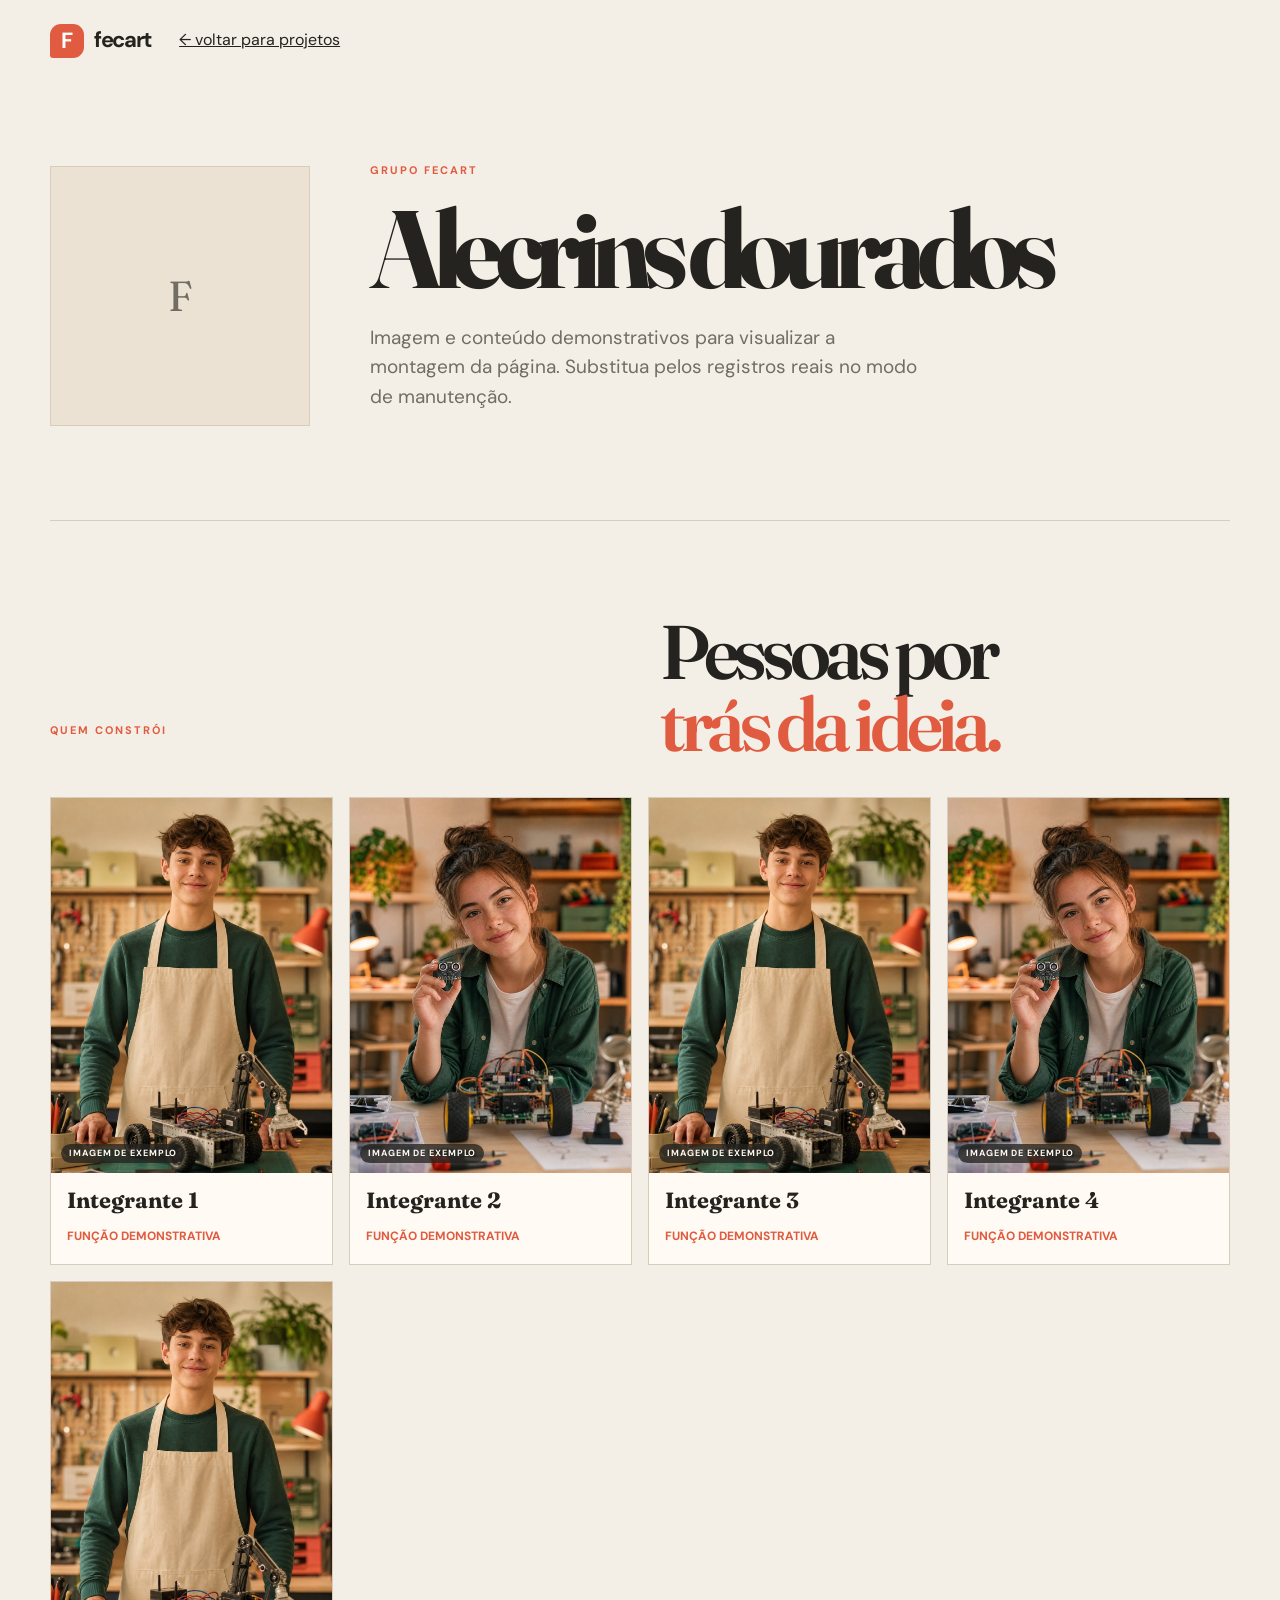
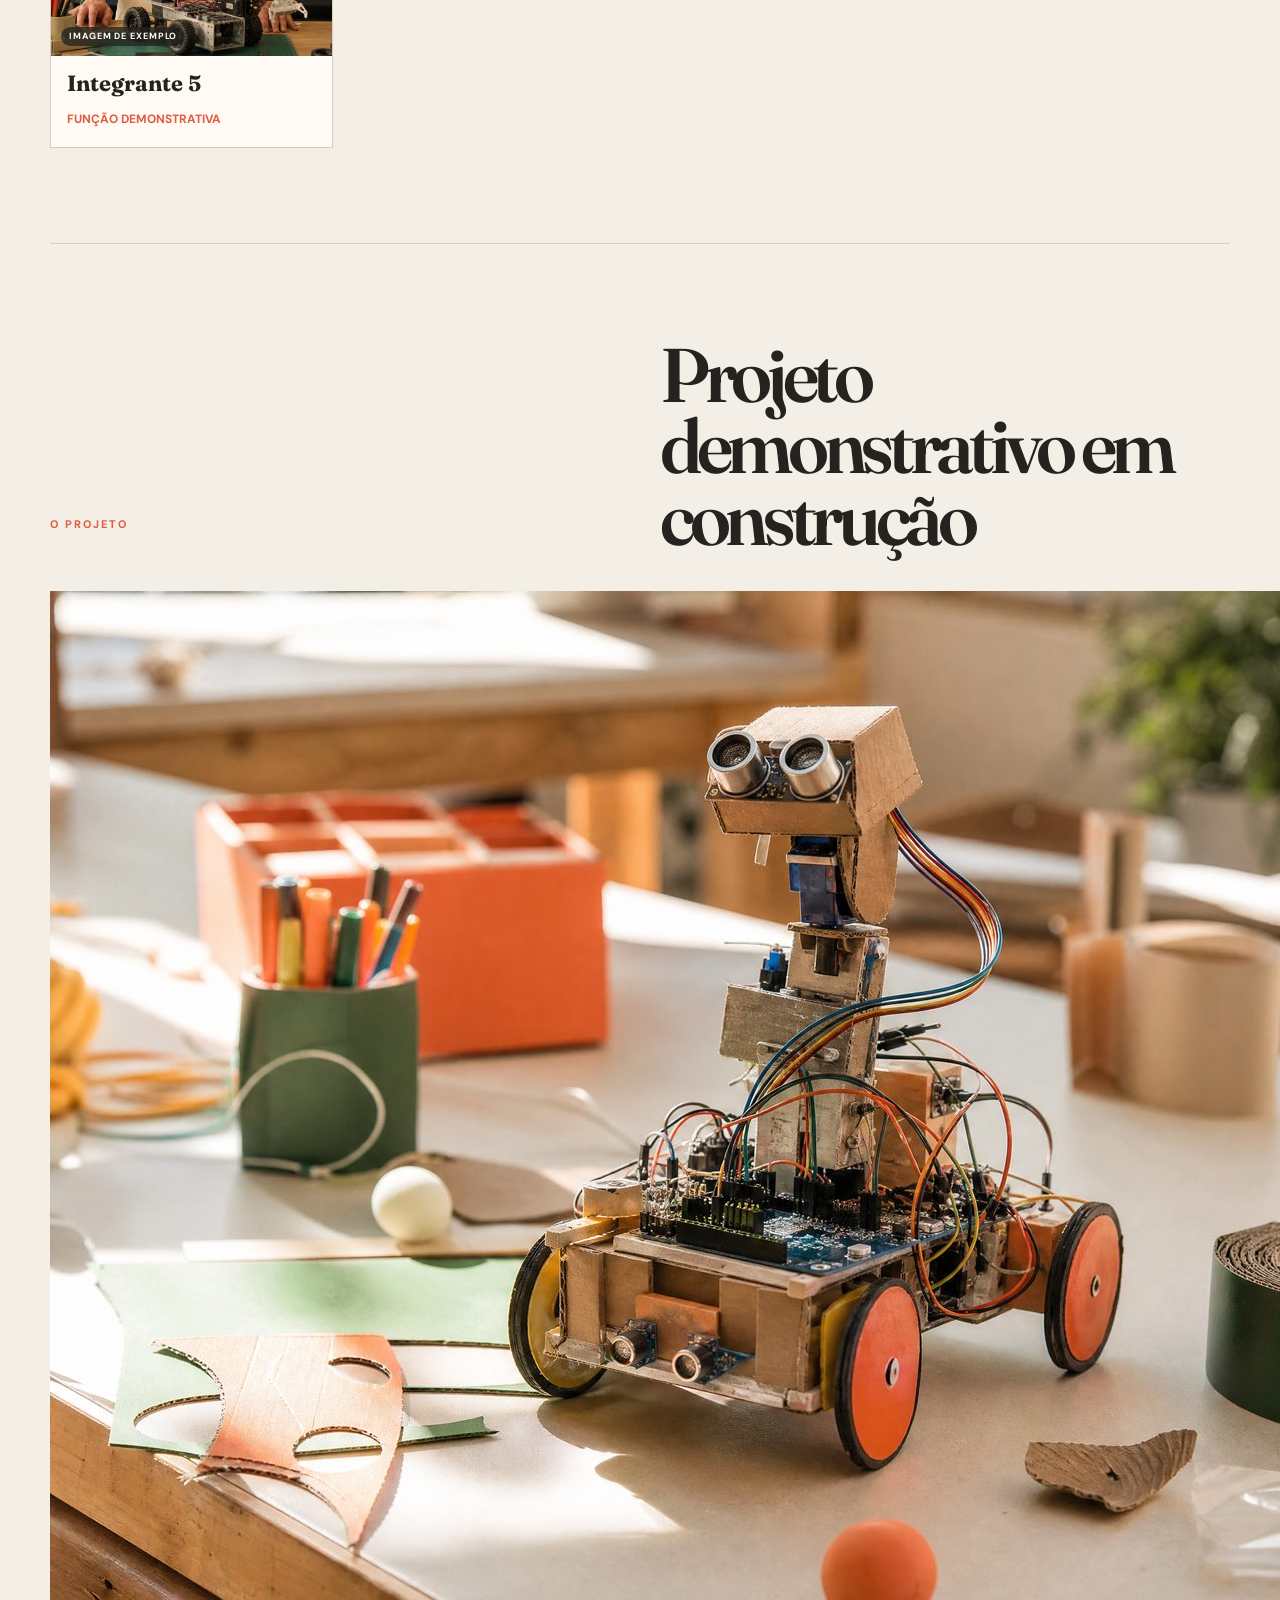
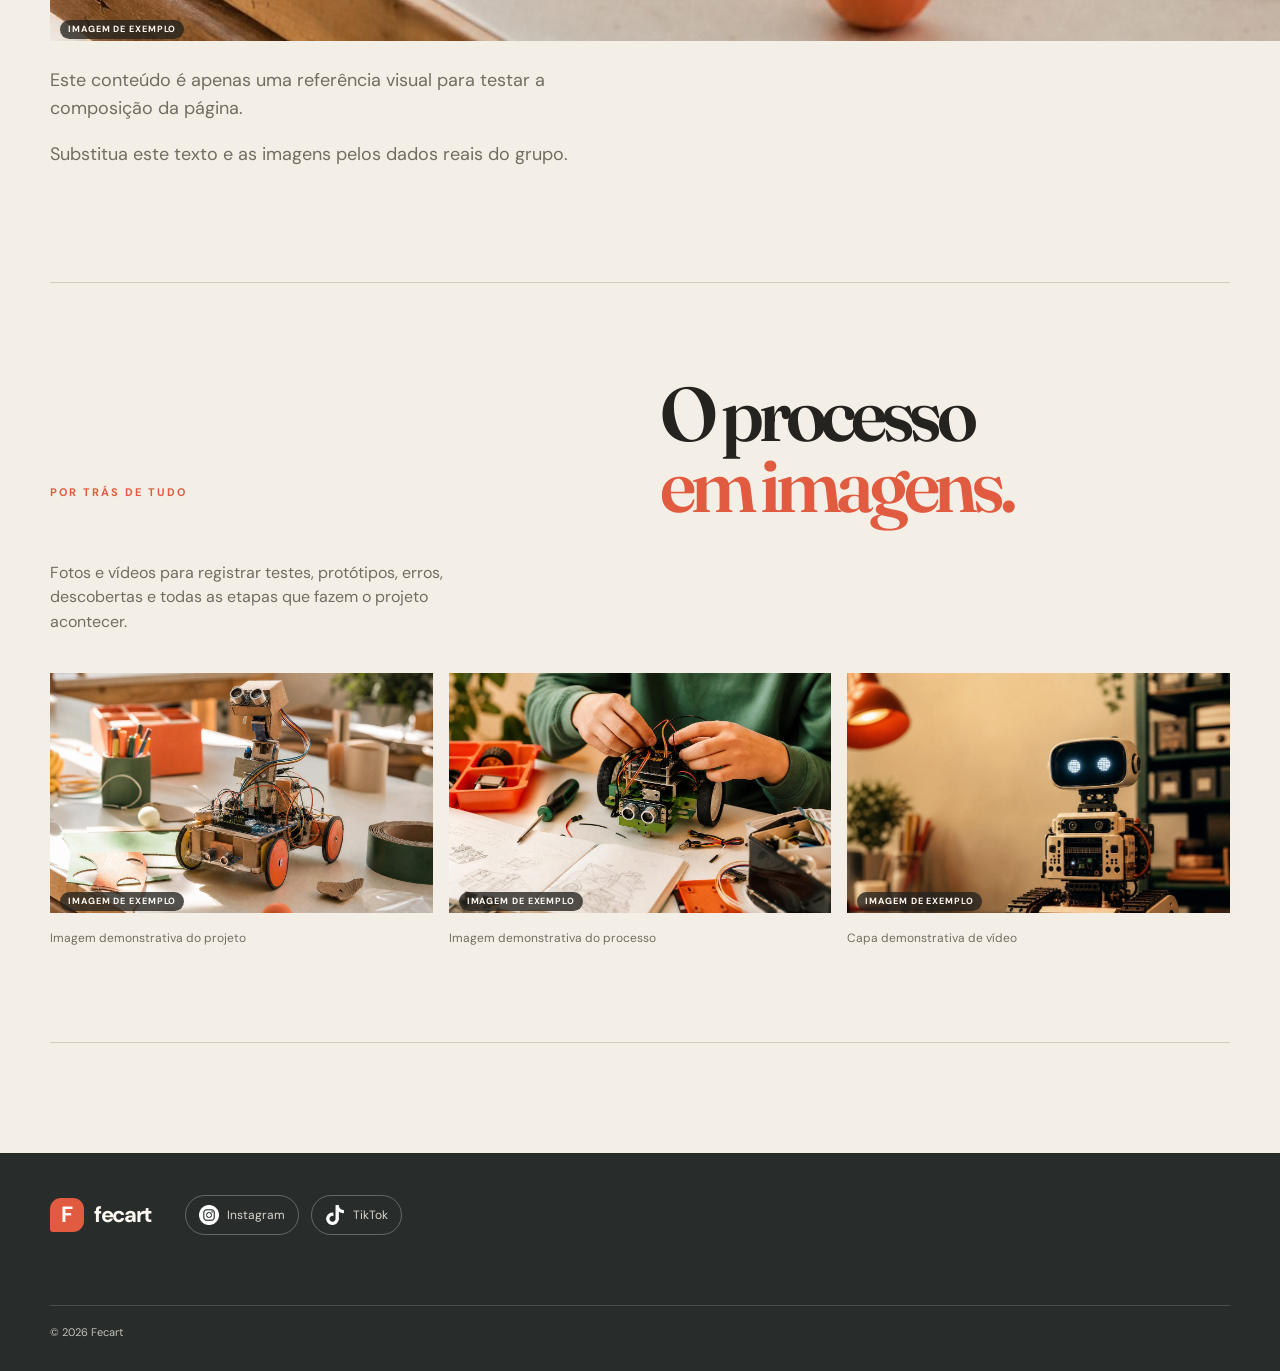
==== commit 96bebf02: "perf: improve SEO accessibility and first paint" ====
--- a/grupo.html
+++ b/grupo.html
@@ -4,7 +4,7 @@
   <meta charset="utf-8"><meta name="viewport" content="width=device-width, initial-scale=1">
   <meta name="description" content="Conheça os grupos, integrantes, projetos e processos de robótica da Fecart."><title>Grupos e projetos — Fecart</title>
   <link rel="icon" href="data:image/svg+xml,%3Csvg xmlns='http://www.w3.org/2000/svg' viewBox='0 0 64 64'%3E%3Crect width='64' height='64' rx='16' fill='%23e05b3f'/%3E%3Ctext x='32' y='43' text-anchor='middle' font-size='32' font-family='Arial' font-weight='700' fill='white'%3EF%3C/text%3E%3C/svg%3E">
-  <link rel="preconnect" href="https://fonts.googleapis.com"><link rel="preconnect" href="https://fonts.gstatic.com" crossorigin><link href="https://fonts.googleapis.com/css2?family=DM+Sans:wght@400;500;600;700&family=Fraunces:opsz,wght@9..144,600;9..144,700&display=swap" rel="stylesheet">
+  <link rel="preconnect" href="https://fonts.googleapis.com"><link rel="preconnect" href="https://fonts.gstatic.com" crossorigin><link href="https://fonts.googleapis.com/css2?family=DM+Sans:wght@400;500;600;700&family=Fraunces:opsz,wght@9..144,600;9..144,700&display=swap" media="print" onload="this.media='all'" rel="stylesheet">
   <link rel="stylesheet" href="css/style.css"><link rel="stylesheet" href="css/editorial-enhancements.css"><link rel="stylesheet" href="css/overrides.css"><link rel="stylesheet" href="css/social-pins.css"><link rel="stylesheet" href="css/group.css"><link rel="stylesheet" href="css/group-placeholders.css"><link rel="stylesheet" href="css/group-member-layout.css"><link rel="stylesheet" href="css/member-video-preview.css"><link rel="stylesheet" href="css/mobile-enhancements.css">
   <link rel="stylesheet" href="css/mobile-safety.css">
 
@@ -22,5 +22,6 @@
   <meta name="twitter:title" content="Grupos e projetos — Fecart">
   <meta name="twitter:description" content="Conheça os grupos, integrantes, projetos e processos de robótica da Fecart.">
   <meta name="twitter:image" content="https://carlos2511760-blip.github.io/Copia/assets/demo-robot-project.jpg">
+  <noscript><link rel="stylesheet" href="https://fonts.googleapis.com/css2?family=DM+Sans:wght@400;500;600;700&family=Fraunces:opsz,wght@9..144,600;9..144,700&display=swap"></noscript>
 </head>
 <body class="group-page"><header class="site-header"><a class="brand" href="index.html"><span class="brand-mark">F</span><span>fecart</span></a><a class="back-link" href="index.html#projetos">← voltar para projetos</a></header><main id="group-content" class="group-main section-pad"><p class="loading-state">Carregando grupo...</p></main><footer class="site-footer section-pad"><div class="footer-top"><a class="brand brand-light" href="index.html"><span class="brand-mark">F</span><span>fecart</span></a><div class="social-pins" aria-label="Páginas da Fecart"><a class="social-pin" href="https://www.instagram.com/infecaart/" target="_blank" rel="noopener noreferrer"><img class="social-icon social-icon-instagram" src="assets/instagram.png" alt=""><span>Instagram</span></a><a class="social-pin" href="https://www.tiktok.com/@infecaart" target="_blank" rel="noopener noreferrer"><img class="social-icon social-icon-tiktok" src="assets/tiktok.png" alt=""><span>TikTok</span></a></div></div><div class="footer-bottom"><span>© 2026 Fecart</span></div></footer><aside class="editor-panel" id="group-editor-panel" hidden aria-labelledby="group-editor-title"><div class="editor-header"><div><p class="section-kicker">modo de manutenção</p><h2 id="group-editor-title">Editar grupo</h2></div><button class="modal-close" id="group-editor-close" type="button" aria-label="Fechar editor">×</button></div><p class="editor-explain">Use Ctrl + Shift + \\ para abrir. As alterações ficam salvas neste navegador e aparecem nesta página.</p><div id="group-editor-fields"></div><div class="editor-actions"><button class="button button-primary" id="group-editor-save" type="button">Salvar alterações</button><button class="button button-ghost" id="group-editor-reset" type="button">Restaurar</button></div><p class="editor-status" id="group-editor-status" role="status"></p></aside><script src="js/supabase-config.js"></script><script src="js/group.js" defer></script></body></html>
--- a/css/style.css
+++ b/css/style.css
@@ -1,4 +1,4 @@
 :root{--paper:#f4efe6;--paper-2:#ebe2d3;--ink:#25231f;--muted:#726d64;--line:#d8cdbd;--tomato:#e05b3f;--tomato-dark:#b64331;--leaf:#496453;--sun:#e8b63f;--night:#282d2b;--white:#fffaf3;--serif:"Fraunces",Georgia,serif;--sans:"DM Sans",Arial,sans-serif;--max:1180px;--shadow:0 20px 60px rgba(61,45,30,.1)}
-*{box-sizing:border-box}html{scroll-behavior:smooth}body{margin:0;background:var(--paper);color:var(--ink);font-family:var(--sans);line-height:1.55}body.editor-open{overflow:hidden}a{color:inherit}button{font:inherit}button,a{outline-offset:4px}button:focus-visible,a:focus-visible{outline:3px solid var(--sun);outline-offset:4px}.section-pad{padding-left:max(24px,calc((100vw - var(--max))/2));padding-right:max(24px,calc((100vw - var(--max))/2))}.site-header{height:82px;display:flex;align-items:center;gap:28px;padding:0 max(24px,calc((100vw - var(--max))/2));border-bottom:1px solid transparent;position:sticky;top:0;z-index:20;background:rgba(244,239,230,.92);backdrop-filter:blur(14px)}.brand{display:inline-flex;align-items:center;gap:10px;font-size:22px;font-weight:700;letter-spacing:-.06em;text-decoration:none}.brand-mark{display:grid;place-items:center;width:34px;height:34px;border-radius:11px 11px 11px 3px;background:var(--tomato);color:white;font-weight:700;letter-spacing:0}.site-nav{display:flex;gap:28px;margin-left:auto}.site-nav a{text-decoration:none;font-size:14px;font-weight:600;color:var(--muted);transition:color .2s}.site-nav a:hover{color:var(--tomato)}kbd{font-size:10px;border:1px solid var(--line);border-bottom-width:2px;border-radius:4px;padding:1px 4px;margin-left:3px;background:var(--white);color:var(--ink)}.menu-toggle{display:none;border:0;background:none;color:var(--muted);cursor:pointer}.hero{min-height:620px;display:grid;grid-template-columns:1fr .9fr;align-items:center;gap:64px;padding-top:74px;padding-bottom:84px;overflow:hidden}.section-kicker{font-size:11px;font-weight:700;letter-spacing:.13em;text-transform:uppercase;color:var(--tomato);margin:0 0 20px}.hero h1,h2{font-family:var(--serif);font-weight:600;letter-spacing:-.065em;line-height:.98;margin:0}.hero h1{font-size:clamp(58px,8vw,106px);max-width:700px}.hero em,h2 em{font-style:normal;color:var(--tomato)}.hero-lead{max-width:510px;font-size:18px;color:var(--muted);margin:30px 0}.hero-actions{display:flex;align-items:center;gap:24px}.button{display:inline-flex;align-items:center;justify-content:center;gap:24px;padding:14px 18px;border:0;border-radius:4px;text-decoration:none;font-weight:700;font-size:14px;cursor:pointer;transition:transform .2s,background .2s}.button span{font-size:20px;line-height:0}.button:hover{transform:translateY(-2px)}.button-primary{background:var(--tomato);color:white}.button-primary:hover{background:var(--tomato-dark)}.button-dark{background:var(--night);color:var(--white)}.button-ghost{background:transparent;border:1px solid var(--line);color:var(--ink)}.hero-art{height:440px;position:relative;background:var(--leaf);border-radius:45% 8px 45% 8px;overflow:hidden;transform:rotate(3deg)}.sun-disc{position:absolute;width:230px;height:230px;right:13%;top:18%;background:var(--sun);border-radius:50%;mix-blend-mode:screen}.orbit{position:absolute;border:1px solid rgba(255,250,243,.6);border-radius:50%;width:440px;height:170px;left:50%;top:52%;transform:translate(-50%,-50%) rotate(-24deg)}.orbit-two{width:350px;height:280px;transform:translate(-50%,-50%) rotate(57deg)}.gear{position:absolute;left:29%;top:28%;width:190px;height:190px;border-radius:50%;background:var(--tomato);box-shadow:0 0 0 22px rgba(224,91,63,.12);animation:float 6s ease-in-out infinite}.gear:before{content:"";position:absolute;inset:-18px;border:18px dotted var(--tomato);border-radius:50%;transform:rotate(15deg)}.gear i{position:absolute;inset:38px;border-radius:50%;background:var(--leaf);border:10px solid var(--paper-2)}.projects-section{padding-top:120px;padding-bottom:120px}.section-heading{display:grid;grid-template-columns:1fr 310px;gap:60px;align-items:end;margin-bottom:46px}.section-heading.compact{margin-bottom:40px}.section-heading h2,.process-copy h2,.about-section h2{font-size:clamp(48px,6vw,76px)}.section-note{color:var(--muted);font-size:15px;margin:0 0 4px}.filter-bar{display:flex;flex-wrap:wrap;gap:9px;margin-bottom:28px}.filter-button{border:1px solid var(--line);background:transparent;border-radius:99px;padding:9px 15px;color:var(--muted);cursor:pointer;font-size:13px}.filter-button:hover,.filter-button.active{background:var(--ink);border-color:var(--ink);color:var(--white)}.projects-grid{display:grid;grid-template-columns:repeat(12,1fr);gap:22px}.project-card{grid-column:span 4;background:var(--white);border:1px solid var(--line);min-height:310px;display:flex;flex-direction:column;cursor:pointer;transition:transform .25s,box-shadow .25s}.project-card:hover{transform:translateY(-6px);box-shadow:var(--shadow)}.project-image{width:100%;height:190px;object-fit:cover;background:var(--paper-2);display:block}.project-image.placeholder{display:grid;place-items:center;color:var(--muted);font-family:var(--serif);font-size:34px}.project-card-body{padding:19px 20px 21px;display:flex;flex-direction:column;flex:1}.project-meta{display:flex;justify-content:space-between;gap:10px;color:var(--tomato);font-size:11px;text-transform:uppercase;letter-spacing:.1em;font-weight:700}.project-card h3{font-family:var(--serif);font-size:26px;line-height:1.05;letter-spacing:-.04em;margin:15px 0 8px}.project-card p{font-size:13px;color:var(--muted);margin:0}.project-footer{display:flex;justify-content:space-between;align-items:end;margin-top:auto;padding-top:20px}.tag-list{display:flex;flex-wrap:wrap;gap:5px}.tag{background:var(--paper-2);padding:4px 7px;border-radius:2px;font-size:10px;color:var(--muted)}.project-arrow{font-size:22px;color:var(--tomato)}.empty-state{padding:40px 0;color:var(--muted)}.groups-grid{display:grid;grid-template-columns:repeat(4,1fr);gap:14px}.group-card{min-height:255px;padding:22px;background:var(--white);border:1px solid var(--line);position:relative;overflow:hidden}.group-card:after{content:"";position:absolute;width:100px;height:100px;border-radius:50%;right:-35px;bottom:-35px;background:var(--accent,var(--sun));opacity:.75}.group-index{font-size:11px;color:var(--muted)}.group-card h3{font-family:var(--serif);font-size:29px;letter-spacing:-.05em;line-height:1;margin:42px 0 12px;max-width:190px}.group-card p{font-size:13px;color:var(--muted);max-width:200px;margin:0}.group-count{position:absolute;left:22px;bottom:22px;font-size:11px;font-weight:700;color:var(--leaf)}.about-section{display:grid;grid-template-columns:1fr 1fr;gap:100px;padding-top:120px;padding-bottom:125px}.about-text{max-width:480px;align-self:end}.about-text p{font-size:20px;color:var(--muted);margin:0 0 28px}.site-footer{background:var(--night);color:var(--white);padding-top:42px;padding-bottom:30px}.footer-top{display:flex;align-items:center;gap:34px;padding-bottom:70px}.brand-light{color:var(--white)}.footer-top p{font-size:13px;color:rgba(255,250,243,.6);margin:0}.footer-bottom{border-top:1px solid rgba(255,250,243,.15);padding-top:18px;display:flex;justify-content:space-between;color:rgba(255,250,243,.4);font-size:11px}.modal-backdrop{position:fixed;inset:0;background:rgba(37,35,31,.7);z-index:40;display:grid;place-items:center;padding:20px}.project-modal{background:var(--white);max-width:850px;max-height:90vh;overflow:auto;position:relative;width:100%;padding:42px}.modal-close{border:0;background:transparent;color:var(--muted);font-size:30px;line-height:1;cursor:pointer}.project-modal>.modal-close{position:absolute;right:18px;top:14px}.modal-content-grid{display:grid;grid-template-columns:1fr 1fr;gap:30px}.modal-cover{width:100%;height:270px;object-fit:cover;background:var(--paper-2)}.modal-title{font-family:var(--serif);font-size:50px;line-height:1;letter-spacing:-.06em;margin:10px 0 15px}.modal-label{color:var(--tomato);font-size:11px;font-weight:700;letter-spacing:.12em;text-transform:uppercase}.modal-description{color:var(--muted);font-size:15px}.modal-facts{display:flex;gap:22px;flex-wrap:wrap;border-top:1px solid var(--line);padding-top:18px;margin-top:22px;font-size:12px}.timeline{margin-top:32px;border-top:1px solid var(--line)}.timeline-item{display:grid;grid-template-columns:100px 1fr;gap:18px;padding:18px 0;border-bottom:1px solid var(--line)}.timeline-item time{color:var(--tomato);font-size:12px;font-weight:700}.timeline-item strong{display:block;font-family:var(--serif);font-size:21px}.timeline-item p{color:var(--muted);font-size:13px;margin:5px 0 0}.editor-panel{position:fixed;z-index:50;right:0;top:0;width:min(440px,100%);height:100vh;background:var(--white);box-shadow:-20px 0 60px rgba(0,0,0,.2);padding:30px;overflow:auto}.editor-header{display:flex;justify-content:space-between;align-items:start}.editor-panel h2{font-family:var(--serif);font-size:42px;letter-spacing:-.06em;margin:0}.editor-explain{font-size:13px;color:var(--muted);border-bottom:1px solid var(--line);padding-bottom:22px}.editor-field{margin:22px 0}.editor-field label{display:block;font-size:11px;text-transform:uppercase;letter-spacing:.1em;font-weight:700;color:var(--tomato);margin-bottom:7px}.editor-field textarea,.editor-field input{width:100%;font:inherit;border:1px solid var(--line);background:var(--paper);padding:10px;color:var(--ink);border-radius:3px}.editor-field textarea{min-height:85px;resize:vertical}.editor-field input[type=file]{font-size:12px}.editor-image-preview{width:100%;height:100px;object-fit:cover;margin-top:8px;background:var(--paper-2)}.editor-actions{display:flex;gap:10px;position:sticky;bottom:0;background:var(--white);padding-top:16px}.editor-status{font-size:12px;color:var(--leaf)}.toast{position:fixed;bottom:24px;left:50%;transform:translate(-50%,20px);opacity:0;background:var(--night);color:var(--white);padding:12px 18px;font-size:13px;z-index:60;transition:opacity .2s,transform .2s}.toast.show{opacity:1;transform:translate(-50%,0)}[hidden]{display:none!important}@keyframes float{0%,100%{transform:translateY(0) rotate(0)}50%{transform:translateY(-12px) rotate(5deg)}}@media (prefers-reduced-motion:reduce){*,*:before,*:after{scroll-behavior:auto!important;animation:none!important;transition:none!important}}
-@media (max-width:850px){.site-header{height:70px}.site-nav{display:none;position:absolute;top:70px;left:0;right:0;background:var(--paper);padding:18px 24px 24px;flex-direction:column;gap:18px;border-bottom:1px solid var(--line)}.site-nav.is-open{display:flex}.menu-toggle{display:block;margin-left:auto}.hero{grid-template-columns:1fr;min-height:auto;padding-top:70px}.hero-art{height:340px;max-width:540px;width:100%;margin:0 auto}.section-heading,.about-section{grid-template-columns:1fr;gap:26px}.section-heading{margin-bottom:34px}.section-note{max-width:500px}.projects-section{padding-top:80px;padding-bottom:80px}.groups-grid{grid-template-columns:repeat(2,1fr)}.project-card{grid-column:span 6}.project-card:nth-child(3n/**/+2){transform:none}.project-card:nth-child(3n/**/+2):hover,.project-card:hover{transform:translateY(-5px)}.about-section{gap:36px;padding-top:80px;padding-bottom:80px}.footer-top{flex-wrap:wrap;padding-bottom:50px}.footer-top p{order:3;width:100%}}
-@media (max-width:560px){.hero h1{font-size:58px}.hero-art{height:290px}.gear{width:140px;height:140px;left:26%;top:27%}.gear i{inset:27px}.sun-disc{width:170px;height:170px}.groups-grid{grid-template-columns:1fr}.project-card{grid-column:span 12}.project-card:nth-child(3n/**/+2){transform:none}.project-card:nth-child(3n/**/+2):hover,.project-card:hover{transform:translateY(-5px)}.modal-content-grid{grid-template-columns:1fr}.project-modal{padding:30px 22px}.modal-title{font-size:40px}.timeline-item{grid-template-columns:75px 1fr}.footer-bottom{gap:10px;flex-direction:column}}
+*{box-sizing:border-box}html{scroll-behavior:smooth}body{margin:0;background:var(--paper);color:var(--ink);font-family:var(--sans);line-height:1.55}body.editor-open{overflow:hidden}a{color:inherit}button{font:inherit}button,a{outline-offset:4px}button:focus-visible,a:focus-visible{outline:3px solid var(--sun);outline-offset:4px}.section-pad{padding-left:max(24px,calc((100vw - var(--max))/2));padding-right:max(24px,calc((100vw - var(--max))/2))}.site-header{height:82px;display:flex;align-items:center;gap:28px;padding:0 max(24px,calc((100vw - var(--max))/2));border-bottom:1px solid transparent;position:sticky;top:0;z-index:20;background:rgba(244,239,230,.92);backdrop-filter:blur(14px)}.brand{display:inline-flex;align-items:center;gap:10px;font-size:22px;font-weight:700;letter-spacing:-.06em;text-decoration:none}.brand-mark{display:grid;place-items:center;width:34px;height:34px;border-radius:11px 11px 11px 3px;background:var(--tomato);color:white;font-weight:700;letter-spacing:0}.site-nav{display:flex;gap:28px;margin-left:auto}.site-nav a{text-decoration:none;font-size:14px;font-weight:600;color:var(--muted);transition:color .2s}.site-nav a:hover{color:var(--tomato)}kbd{font-size:10px;border:1px solid var(--line);border-bottom-width:2px;border-radius:4px;padding:1px 4px;margin-left:3px;background:var(--white);color:var(--ink)}.menu-toggle{display:none;border:0;background:none;color:var(--muted);cursor:pointer}.hero{min-height:620px;display:grid;grid-template-columns:1fr .9fr;align-items:center;gap:64px;padding-top:74px;padding-bottom:84px;overflow:hidden}.section-kicker{font-size:11px;font-weight:700;letter-spacing:.13em;text-transform:uppercase;color:var(--tomato);margin:0 0 20px}.hero h1,h2{font-family:var(--serif);font-weight:600;letter-spacing:-.065em;line-height:.98;margin:0}.hero h1{font-size:clamp(58px,8vw,106px);max-width:700px}.hero em,h2 em{font-style:normal;color:var(--tomato)}.hero-lead{max-width:510px;font-size:18px;color:var(--muted);margin:30px 0}.hero-actions{display:flex;align-items:center;gap:24px}.button{display:inline-flex;align-items:center;justify-content:center;gap:24px;padding:14px 18px;border:0;border-radius:4px;text-decoration:none;font-weight:700;font-size:14px;cursor:pointer;transition:transform .2s,background .2s}.button span{font-size:20px;line-height:0}.button:hover{transform:translateY(-2px)}.button-primary{background:var(--tomato);color:white}.button-primary:hover{background:var(--tomato-dark)}.button-dark{background:var(--night);color:var(--white)}.button-ghost{background:transparent;border:1px solid var(--line);color:var(--ink)}.hero-art{height:440px;position:relative;background:var(--leaf);border-radius:45% 8px 45% 8px;overflow:hidden;transform:rotate(3deg)}.sun-disc{position:absolute;width:230px;height:230px;right:13%;top:18%;background:var(--sun);border-radius:50%;mix-blend-mode:screen}.orbit{position:absolute;border:1px solid rgba(255,250,243,.6);border-radius:50%;width:440px;height:170px;left:50%;top:52%;transform:translate(-50%,-50%) rotate(-24deg)}.orbit-two{width:350px;height:280px;transform:translate(-50%,-50%) rotate(57deg)}.gear{position:absolute;left:29%;top:28%;width:190px;height:190px;border-radius:50%;background:var(--tomato);box-shadow:0 0 0 22px rgba(224,91,63,.12);animation:float 6s ease-in-out infinite}.gear:before{content:"";position:absolute;inset:-18px;border:18px dotted var(--tomato);border-radius:50%;transform:rotate(15deg)}.gear i{position:absolute;inset:38px;border-radius:50%;background:var(--leaf);border:10px solid var(--paper-2)}.projects-section{padding-top:120px;padding-bottom:120px}.section-heading{display:grid;grid-template-columns:1fr 310px;gap:60px;align-items:end;margin-bottom:46px}.section-heading.compact{margin-bottom:40px}.section-heading h2,.process-copy h2,.about-section h2{font-size:clamp(48px,6vw,76px)}.section-note{color:var(--muted);font-size:15px;margin:0 0 4px}.filter-bar{display:flex;flex-wrap:wrap;gap:9px;margin-bottom:28px}.filter-button{border:1px solid var(--line);background:transparent;border-radius:99px;padding:9px 15px;color:var(--muted);cursor:pointer;font-size:13px}.filter-button:hover,.filter-button.active{background:var(--ink);border-color:var(--ink);color:var(--white)}.projects-grid{display:grid;grid-template-columns:repeat(12,1fr);gap:22px}.project-card{text-align:left;font:inherit;width:100%;grid-column:span 4;background:var(--white);border:1px solid var(--line);min-height:310px;display:flex;flex-direction:column;cursor:pointer;transition:transform .25s,box-shadow .25s}.project-card:hover{transform:translateY(-6px);box-shadow:var(--shadow)}.project-image{width:100%;height:190px;object-fit:cover;background:var(--paper-2);display:block}.project-image.placeholder{display:grid;place-items:center;color:var(--muted);font-family:var(--serif);font-size:34px}.project-card-body{padding:19px 20px 21px;display:flex;flex-direction:column;flex:1}.project-meta{display:flex;justify-content:space-between;gap:10px;color:var(--tomato);font-size:11px;text-transform:uppercase;letter-spacing:.1em;font-weight:700}.project-card h3{font-family:var(--serif);font-size:26px;line-height:1.05;letter-spacing:-.04em;margin:15px 0 8px}.project-card p{font-size:13px;color:var(--muted);margin:0}.project-footer{display:flex;justify-content:space-between;align-items:end;margin-top:auto;padding-top:20px}.tag-list{display:flex;flex-wrap:wrap;gap:5px}.tag{background:var(--paper-2);padding:4px 7px;border-radius:2px;font-size:10px;color:var(--muted)}.project-arrow{font-size:22px;color:var(--tomato)}.empty-state{padding:40px 0;color:var(--muted)}.groups-grid{display:grid;grid-template-columns:repeat(4,1fr);gap:14px}.group-card{min-height:255px;padding:22px;background:var(--white);border:1px solid var(--line);position:relative;overflow:hidden}.group-card:after{content:"";position:absolute;width:100px;height:100px;border-radius:50%;right:-35px;bottom:-35px;background:var(--accent,var(--sun));opacity:.75}.group-index{font-size:11px;color:var(--muted)}.group-card h3{font-family:var(--serif);font-size:29px;letter-spacing:-.05em;line-height:1;margin:42px 0 12px;max-width:190px}.group-card p{font-size:13px;color:var(--muted);max-width:200px;margin:0}.group-count{position:absolute;left:22px;bottom:22px;font-size:11px;font-weight:700;color:var(--leaf)}.about-section{display:grid;grid-template-columns:1fr 1fr;gap:100px;padding-top:120px;padding-bottom:125px}.about-text{max-width:480px;align-self:end}.about-text p{font-size:20px;color:var(--muted);margin:0 0 28px}.site-footer{background:var(--night);color:var(--white);padding-top:42px;padding-bottom:30px}.footer-top{display:flex;align-items:center;gap:34px;padding-bottom:70px}.brand-light{color:var(--white)}.footer-top p{font-size:13px;color:rgba(255,250,243,.6);margin:0}.footer-bottom{border-top:1px solid rgba(255,250,243,.15);padding-top:18px;display:flex;justify-content:space-between;color:rgba(255,250,243,.4);font-size:11px}.modal-backdrop{position:fixed;inset:0;background:rgba(37,35,31,.7);z-index:40;display:grid;place-items:center;padding:20px}.project-modal{background:var(--white);max-width:850px;max-height:90vh;overflow:auto;position:relative;width:100%;padding:42px}.modal-close{border:0;background:transparent;color:var(--muted);font-size:30px;line-height:1;cursor:pointer}.project-modal>.modal-close{position:absolute;right:18px;top:14px}.modal-content-grid{display:grid;grid-template-columns:1fr 1fr;gap:30px}.modal-cover{width:100%;height:270px;object-fit:cover;background:var(--paper-2)}.modal-title{font-family:var(--serif);font-size:50px;line-height:1;letter-spacing:-.06em;margin:10px 0 15px}.modal-label{color:var(--tomato);font-size:11px;font-weight:700;letter-spacing:.12em;text-transform:uppercase}.modal-description{color:var(--muted);font-size:15px}.modal-facts{display:flex;gap:22px;flex-wrap:wrap;border-top:1px solid var(--line);padding-top:18px;margin-top:22px;font-size:12px}.timeline{margin-top:32px;border-top:1px solid var(--line)}.timeline-item{display:grid;grid-template-columns:100px 1fr;gap:18px;padding:18px 0;border-bottom:1px solid var(--line)}.timeline-item time{color:var(--tomato);font-size:12px;font-weight:700}.timeline-item strong{display:block;font-family:var(--serif);font-size:21px}.timeline-item p{color:var(--muted);font-size:13px;margin:5px 0 0}.editor-panel{position:fixed;z-index:50;right:0;top:0;width:min(440px,100%);height:100vh;background:var(--white);box-shadow:-20px 0 60px rgba(0,0,0,.2);padding:30px;overflow:auto}.editor-header{display:flex;justify-content:space-between;align-items:start}.editor-panel h2{font-family:var(--serif);font-size:42px;letter-spacing:-.06em;margin:0}.editor-explain{font-size:13px;color:var(--muted);border-bottom:1px solid var(--line);padding-bottom:22px}.editor-field{margin:22px 0}.editor-field label{display:block;font-size:11px;text-transform:uppercase;letter-spacing:.1em;font-weight:700;color:var(--tomato);margin-bottom:7px}.editor-field textarea,.editor-field input{width:100%;font:inherit;border:1px solid var(--line);background:var(--paper);padding:10px;color:var(--ink);border-radius:3px}.editor-field textarea{min-height:85px;resize:vertical}.editor-field input[type=file]{font-size:12px}.editor-image-preview{width:100%;height:100px;object-fit:cover;margin-top:8px;background:var(--paper-2)}.editor-actions{display:flex;gap:10px;position:sticky;bottom:0;background:var(--white);padding-top:16px}.editor-status{font-size:12px;color:var(--leaf)}.toast{position:fixed;bottom:24px;left:50%;transform:translate(-50%,20px);opacity:0;background:var(--night);color:var(--white);padding:12px 18px;font-size:13px;z-index:60;transition:opacity .2s,transform .2s}.toast.show{opacity:1;transform:translate(-50%,0)}[hidden]{display:none!important}@keyframes float{0%,100%{transform:translateY(0) rotate(0)}50%{transform:translateY(-12px) rotate(5deg)}}@media (prefers-reduced-motion:reduce){*,*:before,*:after{scroll-behavior:auto!important;animation:none!important;transition:none!important}}
+@media (max-width:850px){.site-header{height:70px}.site-nav{display:none;position:absolute;top:70px;left:0;right:0;background:var(--paper);padding:18px 24px 24px;flex-direction:column;gap:18px;border-bottom:1px solid var(--line)}.site-nav.is-open{display:flex}.menu-toggle{display:block;margin-left:auto}.hero{grid-template-columns:1fr;min-height:auto;padding-top:70px}.hero-art{height:340px;max-width:540px;width:100%;margin:0 auto}.section-heading,.about-section{grid-template-columns:1fr;gap:26px}.section-heading{margin-bottom:34px}.section-note{max-width:500px}.projects-section{padding-top:80px;padding-bottom:80px}.groups-grid{grid-template-columns:repeat(2,1fr)}.project-card{text-align:left;font:inherit;width:100%;grid-column:span 6}.project-card:nth-child(3n/**/+2){transform:none}.project-card:nth-child(3n/**/+2):hover,.project-card:hover{transform:translateY(-5px)}.about-section{gap:36px;padding-top:80px;padding-bottom:80px}.footer-top{flex-wrap:wrap;padding-bottom:50px}.footer-top p{order:3;width:100%}}
+@media (max-width:560px){.hero h1{font-size:58px}.hero-art{height:290px}.gear{width:140px;height:140px;left:26%;top:27%}.gear i{inset:27px}.sun-disc{width:170px;height:170px}.groups-grid{grid-template-columns:1fr}.project-card{text-align:left;font:inherit;width:100%;grid-column:span 12}.project-card:nth-child(3n/**/+2){transform:none}.project-card:nth-child(3n/**/+2):hover,.project-card:hover{transform:translateY(-5px)}.modal-content-grid{grid-template-columns:1fr}.project-modal{padding:30px 22px}.modal-title{font-size:40px}.timeline-item{grid-template-columns:75px 1fr}.footer-bottom{gap:10px;flex-direction:column}}
--- a/css/overrides.css
+++ b/css/overrides.css
@@ -0,0 +1,3 @@
+body.modal-open{overflow:hidden}.card-like-count{margin-top:10px;color:var(--muted);font-size:11px}.like-button{display:inline-flex;align-items:center;gap:8px;margin-top:24px;padding:11px 14px;border:1px solid var(--line);border-radius:4px;background:transparent;color:var(--ink);font-weight:700;cursor:pointer}.like-button:hover,.like-button.is-liked{border-color:var(--tomato);color:var(--tomato)}.like-button:disabled{cursor:default;opacity:.85}.editor-add{margin:0 0 20px}.editor-group{border-top:1px solid var(--line);padding-top:15px;margin-top:24px}.editor-group>strong{font-family:var(--serif);font-size:20px}.editor-field select{width:100%;font:inherit;border:1px solid var(--line);background:var(--paper);padding:10px;color:var(--ink);border-radius:3px}.editor-actions{flex-wrap:wrap}.editor-actions .button{gap:8px;padding:11px 12px;font-size:12px}
+
+.button-primary{background:var(--tomato-dark)}.button-primary:hover{background:#8f3528}.footer-bottom{color:rgba(255,250,243,.72)}
